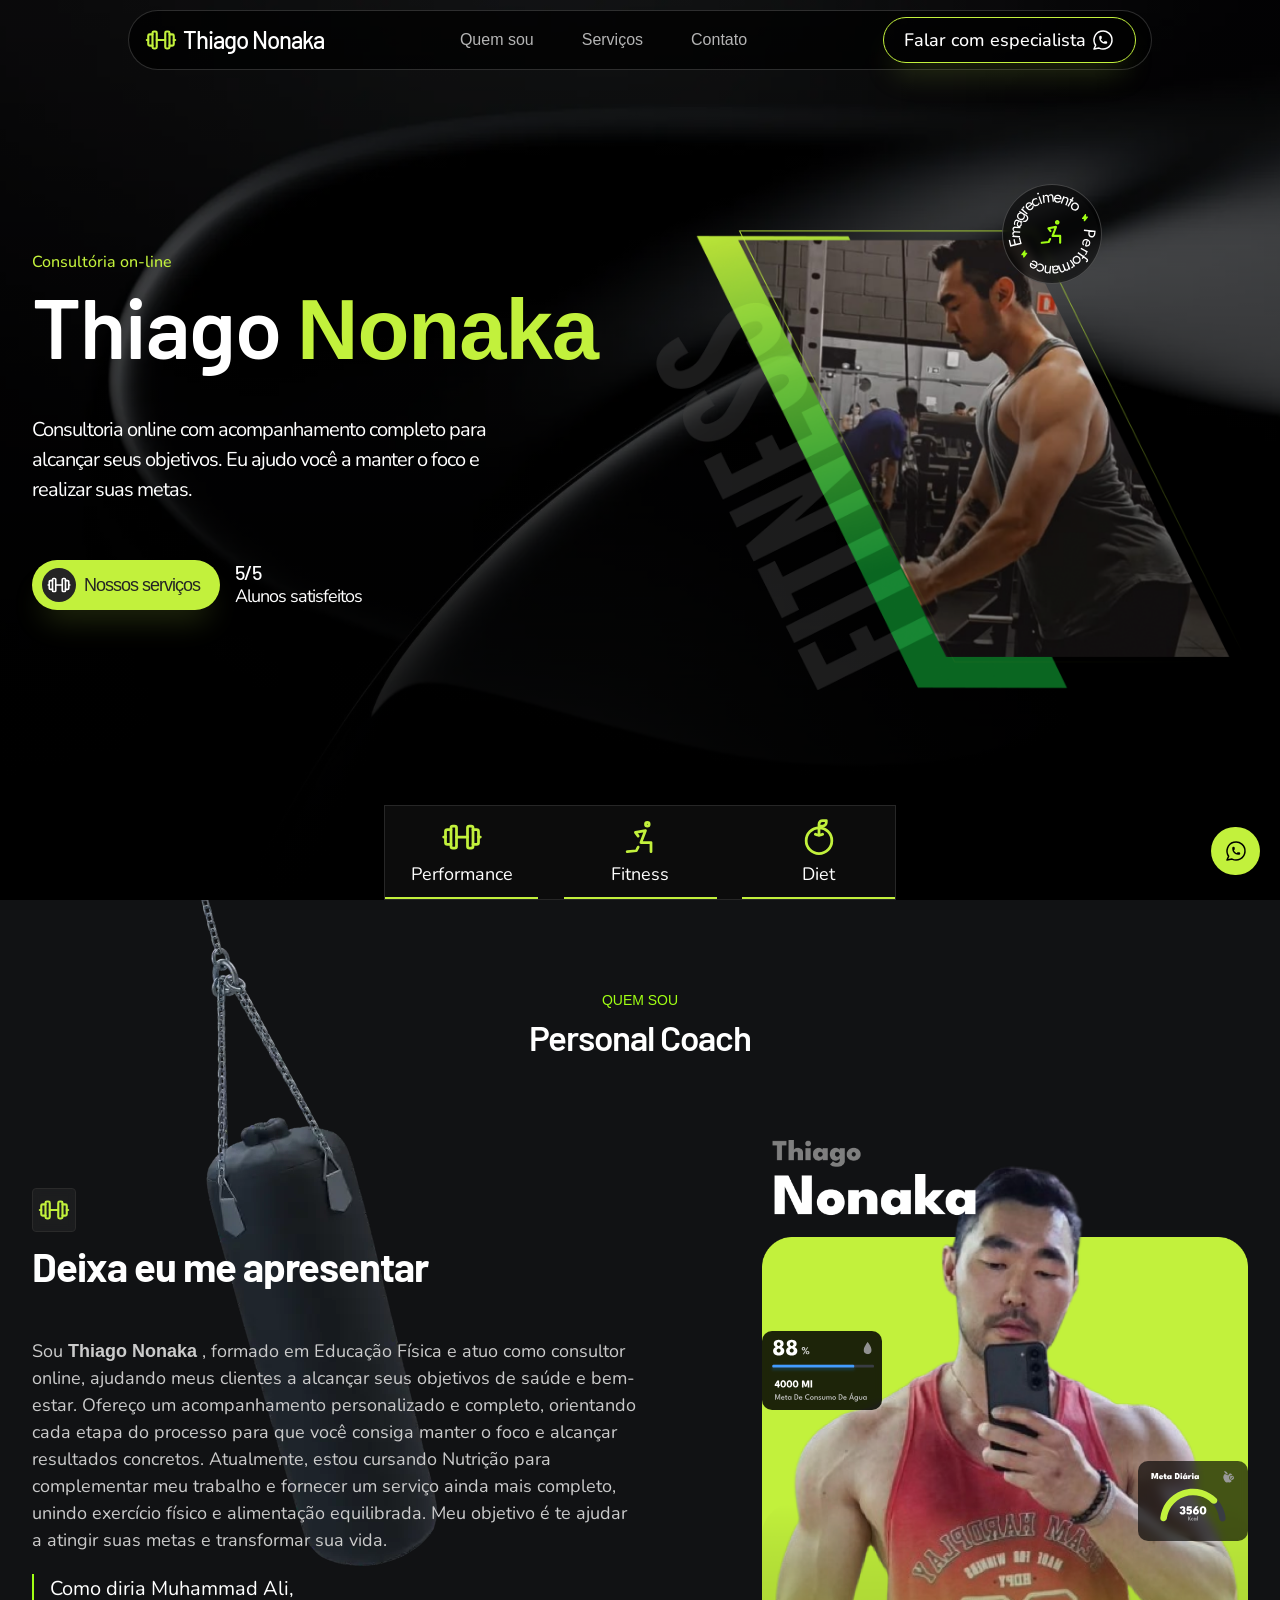
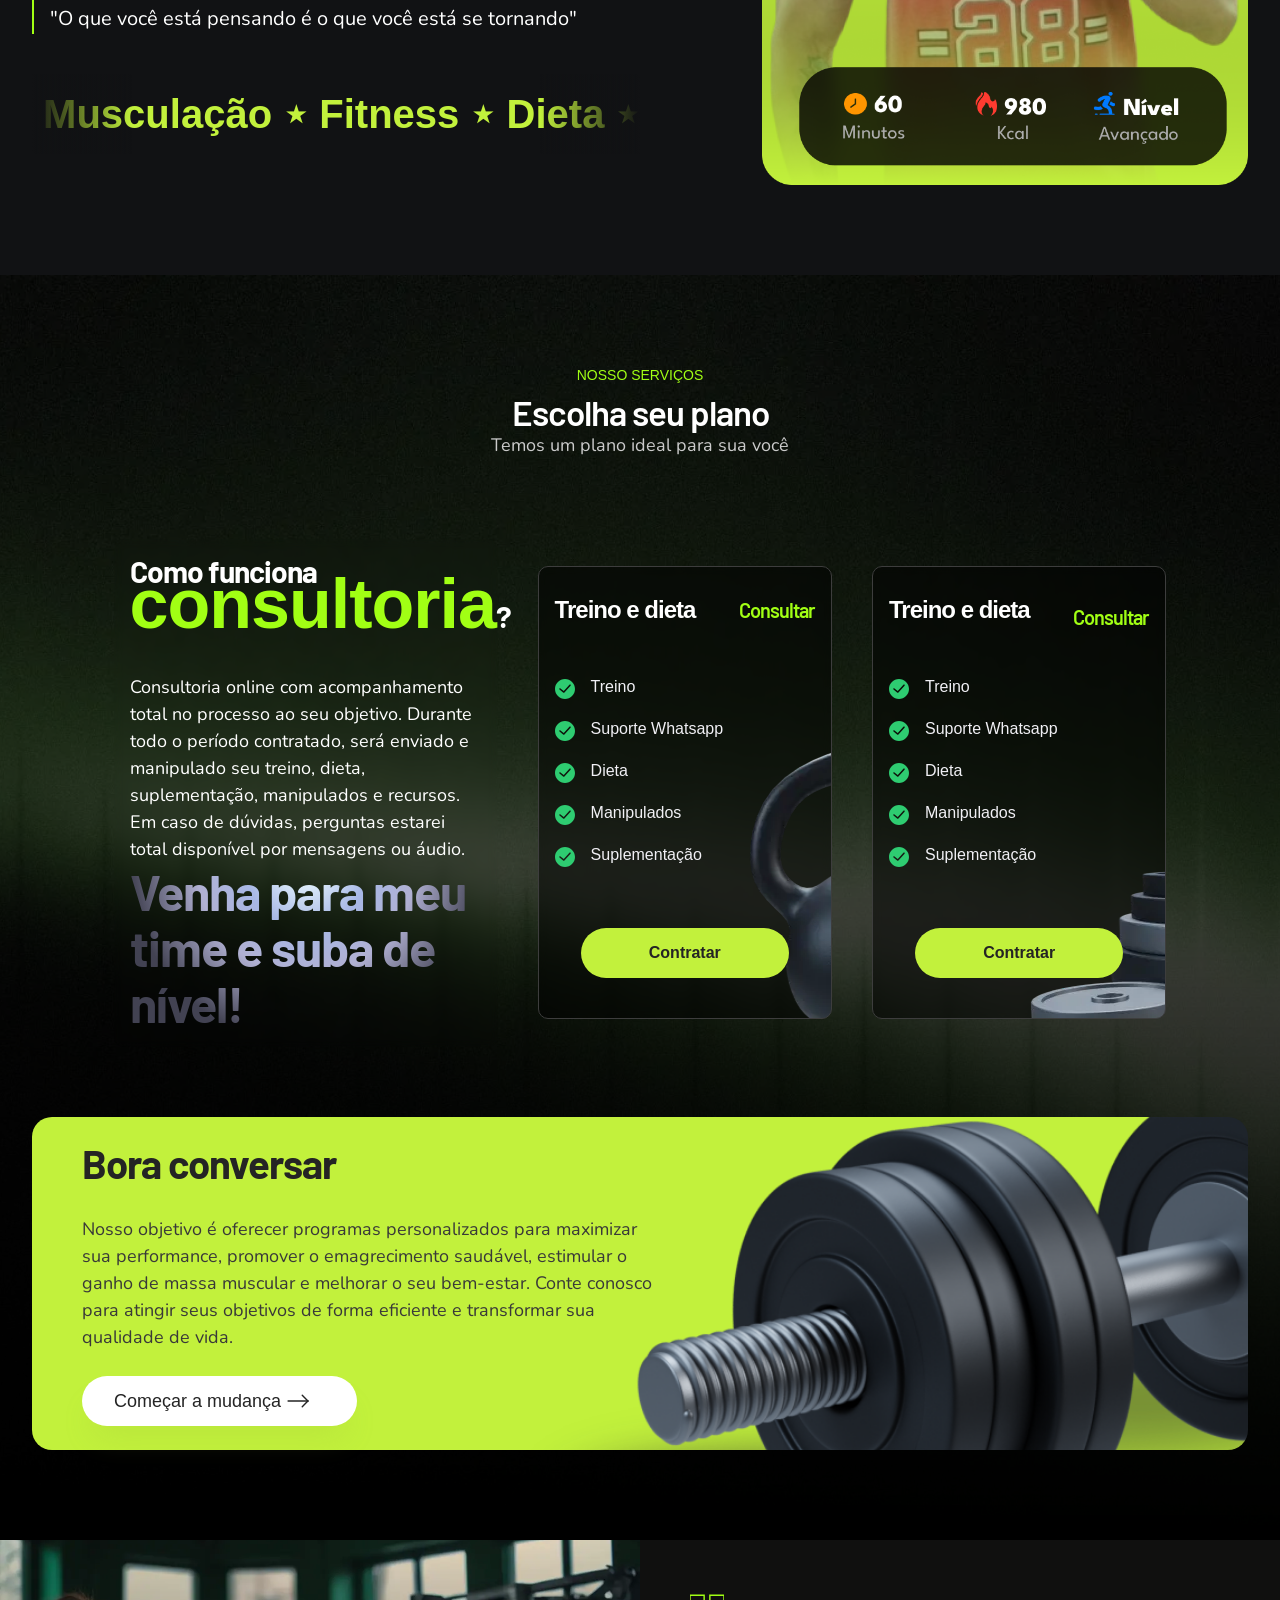
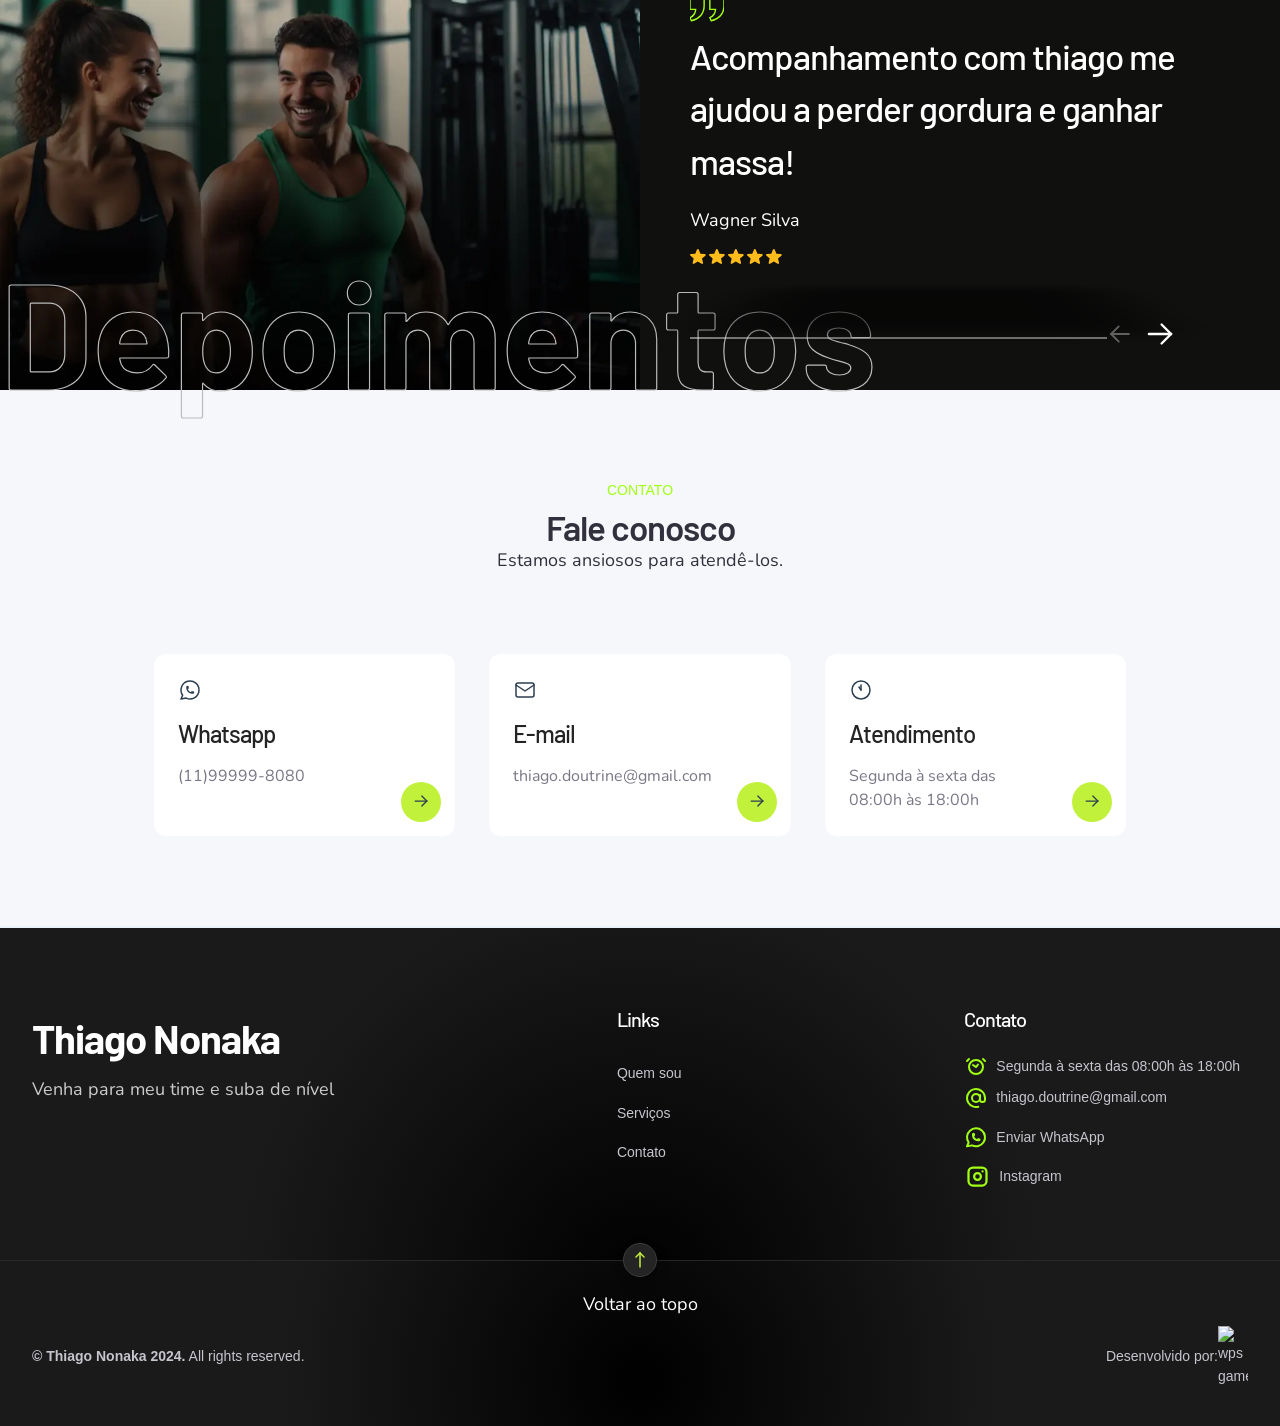
==== index.html @ 3caaaa5f "fix: animation" ====
<!DOCTYPE html>
<html lang="pt-br">

<head>
  <meta charset="UTF-8" />
  <meta http-equiv="X-UA-Compatible" content="IE=edge" />
  <meta name="viewport" content="width=device-width, initial-scale=1.0" />
  <link rel="preconnect" href="https://fonts.googleapis.com">
  <link rel="preconnect" href="https://fonts.gstatic.com" crossorigin>
  <link
    href="https://fonts.googleapis.com/css2?family=Barlow:ital,wght@0,100;0,200;0,300;0,400;0,500;0,600;0,700;0,800;0,900;1,100;1,200;1,300;1,400;1,500;1,600;1,700;1,800;1,900&family=Nunito:ital,wght@0,200..1000;1,200..1000&display=swap"
    rel="stylesheet">

  <link rel="stylesheet" href="./css/plugins.css" />
  <link rel="stylesheet" href="./css/main.css" />
  <link rel="shortcut icon" href="favicon.svg">
  <title>Thiago Nonaka</title>
</head>

<body>
  <header>
    <div class="container">
      <a href="#hero">
        <!-- <img src="./img/logo.svg" alt="Logo marlene" width="230px" /> -->
        <h3 class="color-light logo"> <svg xmlns="http://www.w3.org/2000/svg"
            class="icon icon-tabler icon-tabler-barbell mr-2" width="34" height="34" viewBox="0 0 24 24"
            stroke-width="1.5" stroke="#C2F13C" fill="none" stroke-linecap="round" stroke-linejoin="round">
            <path stroke="none" d="M0 0h24v24H0z" fill="none"></path>
            <path d="M2 12h1"></path>
            <path d="M6 8h-2a1 1 0 0 0 -1 1v6a1 1 0 0 0 1 1h2"></path>
            <path d="M6 7v10a1 1 0 0 0 1 1h1a1 1 0 0 0 1 -1v-10a1 1 0 0 0 -1 -1h-1a1 1 0 0 0 -1 1z"></path>
            <path d="M9 12h6"></path>
            <path d="M15 7v10a1 1 0 0 0 1 1h1a1 1 0 0 0 1 -1v-10a1 1 0 0 0 -1 -1h-1a1 1 0 0 0 -1 1z"></path>
            <path d="M18 8h2a1 1 0 0 1 1 1v6a1 1 0 0 1 -1 1h-2"></path>
            <path d="M22 12h-1"></path>
          </svg>
          Thiago Nonaka</h3>
      </a>
      <nav>
        <ul>
          <li>
            <a href="#about">Quem sou</a>
            <!-- <img src="img/polygon.svg" alt="" /> -->
          </li>
          <li>
            <a href="#servicos">Serviços </a>
            <!-- <img src="img/polygon.svg" alt="" /> -->
          </li>
          <li>
            <a href="#contato">Contato</a>
            <!-- <img src="img/polygon.svg" alt="" /> -->
          </li>
        </ul>
      </nav>


      <a href="" class="btn-secondary d-flex align-center">Falar com especialista

        <svg xmlns="http://www.w3.org/2000/svg" class="icon icon-tabler icon-tabler-brand-whatsapp ml-2" width="24"
          height="24" viewBox="0 0 24 24" stroke-width="1.5" stroke="currentColor" fill="none" stroke-linecap="round"
          stroke-linejoin="round">
          <path stroke="none" d="M0 0h24v24H0z" fill="none" />
          <path d="M3 21l1.65 -3.8a9 9 0 1 1 3.4 2.9l-5.05 .9" />
          <path d="M9 10a.5 .5 0 0 0 1 0v-1a.5 .5 0 0 0 -1 0v1a5 5 0 0 0 5 5h1a.5 .5 0 0 0 0 -1h-1a.5 .5 0 0 0 0 1" />
        </svg>
      </a>
    </div>

    <!-- menu mobile -->
    <div>
      <!-- mobile menu -->
      <div class="dots">
        <!-- <svg xmlns="http://www.w3.org/2000/svg" class="icon-tabler icon-tabler-category-2" width="24" height="24"
          viewBox="0 0 24 24" stroke-width="1.5" stroke="#000" fill="none" stroke-linecap="round"
          stroke-linejoin="round">
          <path stroke="none" d="M0 0h24v24H0z" fill="none" />
          <path d="M14 4h6v6h-6z" />
          <path d="M4 14h6v6h-6z" />
          <path d="M17 17m-3 0a3 3 0 1 0 6 0a3 3 0 1 0 -6 0" />
          <path d="M7 7m-3 0a3 3 0 1 0 6 0a3 3 0 1 0 -6 0" />
        </svg> -->
        <svg xmlns="http://www.w3.org/2000/svg" class="icon icon-tabler icon-tabler-dots" width="24" height="24"
          viewBox="0 0 24 24" stroke-width="1.5" stroke="#000" fill="none" stroke-linecap="round"
          stroke-linejoin="round">
          <path stroke="none" d="M0 0h24v24H0z" fill="none" />
          <path d="M5 12m-1 0a1 1 0 1 0 2 0a1 1 0 1 0 -2 0" />
          <path d="M12 12m-1 0a1 1 0 1 0 2 0a1 1 0 1 0 -2 0" />
          <path d="M19 12m-1 0a1 1 0 1 0 2 0a1 1 0 1 0 -2 0" />
        </svg>
      </div>

      <div class="menu-mobile">
        <div class="bg-dark"></div>
        <svg xmlns="http://www.w3.org/2000/svg" class="icon-tabler icon-tabler-x" width="24" height="24"
          viewBox="0 0 24 24" stroke-width="2" stroke="#a1ff14" fill="none" stroke-linecap="round"
          stroke-linejoin="round" fill="#a1ff14">
          <path stroke="none" d="M0 0h24v24H0z" fill="none"></path>
          <path d="M18 6l-12 12"></path>
          <path d="M6 6l12 12"></path>
        </svg>

        <ul class="menu-mobile__links">
          <li>
            <a href="#about">
              <svg xmlns="http://www.w3.org/2000/svg" class="icon icon-tabler icon-tabler-barbell" width="30"
                height="34" viewBox="0 0 24 24" stroke-width="1.5" stroke="#fff" fill="none" stroke-linecap="round"
                stroke-linejoin="round">
                <path stroke="none" d="M0 0h24v24H0z" fill="none" />
                <path d="M2 12h1" />
                <path d="M6 8h-2a1 1 0 0 0 -1 1v6a1 1 0 0 0 1 1h2" />
                <path d="M6 7v10a1 1 0 0 0 1 1h1a1 1 0 0 0 1 -1v-10a1 1 0 0 0 -1 -1h-1a1 1 0 0 0 -1 1z" />
                <path d="M9 12h6" />
                <path d="M15 7v10a1 1 0 0 0 1 1h1a1 1 0 0 0 1 -1v-10a1 1 0 0 0 -1 -1h-1a1 1 0 0 0 -1 1z" />
                <path d="M18 8h2a1 1 0 0 1 1 1v6a1 1 0 0 1 -1 1h-2" />
                <path d="M22 12h-1" />
              </svg>
              <span>Quem sou</span>
            </a>
          </li>
          <li>
            <a href="#servicos">
              <svg xmlns="http://www.w3.org/2000/svg" class="icon icon-tabler icon-tabler-scale-outline" width="30"
                height="34" viewBox="0 0 24 24" stroke-width="1.5" stroke="#fff" fill="none" stroke-linecap="round"
                stroke-linejoin="round">
                <path stroke="none" d="M0 0h24v24H0z" fill="none" />
                <path d="M3 3m0 4a4 4 0 0 1 4 -4h10a4 4 0 0 1 4 4v10a4 4 0 0 1 -4 4h-10a4 4 0 0 1 -4 -4z" />
                <path
                  d="M12 7c1.956 0 3.724 .802 5 2.095l-2.956 2.904a3 3 0 0 0 -2.038 -.799a3 3 0 0 0 -2.038 .798l-2.956 -2.903a6.979 6.979 0 0 1 5 -2.095z" />
              </svg>
              <span>Serviços</span>
            </a>
          </li>


          <li class="btn-contrast">
            <a href="#contato">
              <svg xmlns="http://www.w3.org/2000/svg" class="icon icon-tabler icon-tabler-device-mobile-message"
                width="30" height="34" viewBox="0 0 24 24" stroke-width="1.5" stroke="#fff" fill="none"
                stroke-linecap="round" stroke-linejoin="round">
                <path stroke="none" d="M0 0h24v24H0z" fill="none" />
                <path d="M11 3h10v8h-3l-4 2v-2h-3z" />
                <path d="M15 16v4a1 1 0 0 1 -1 1h-8a1 1 0 0 1 -1 -1v-14a1 1 0 0 1 1 -1h2" />
                <path d="M10 18v.01" />
              </svg>
              <span>Contato</span>
            </a>
          </li>

        </ul>

      </div>

    </div>

  </header>

  <section class="s-hero" id="hero">
    <div class="container">
      <div class="d-flex">
        <div class="s-hero__text" data-aos="fade-up" data-aos-duration="1000">
          <p class="lead">Consultória on-line</p>
          <h1 class="title">
            Thiago <span class="color-green-light"> Nonaka</span>
            <p class="description">
              Consultoria online com acompanhamento completo para alcançar seus objetivos. Eu ajudo você a manter o foco
              e realizar suas metas.
            </p>

            <div class="d-flex">
              <a href="#servicos" class="btn-primary d-flex align-center mt-4">
                <svg xmlns="http://www.w3.org/2000/svg" class="icon icon-tabler icon-tabler-barbell" width="34"
                  height="34" viewBox="0 0 24 24" stroke-width="1.5" stroke="#fff" fill="none" stroke-linecap="round"
                  stroke-linejoin="round">
                  <path stroke="none" d="M0 0h24v24H0z" fill="none" />
                  <path d="M2 12h1" />
                  <path d="M6 8h-2a1 1 0 0 0 -1 1v6a1 1 0 0 0 1 1h2" />
                  <path d="M6 7v10a1 1 0 0 0 1 1h1a1 1 0 0 0 1 -1v-10a1 1 0 0 0 -1 -1h-1a1 1 0 0 0 -1 1z" />
                  <path d="M9 12h6" />
                  <path d="M15 7v10a1 1 0 0 0 1 1h1a1 1 0 0 0 1 -1v-10a1 1 0 0 0 -1 -1h-1a1 1 0 0 0 -1 1z" />
                  <path d="M18 8h2a1 1 0 0 1 1 1v6a1 1 0 0 1 -1 1h-2" />
                  <path d="M22 12h-1" />
                </svg>
                Nossos serviços
              </a>

              <div class="mt-4 ml-4">
                <div class="d-flex">
                  <h4 class="color-light mr-2">5/5</h4>
                  <img src="https://wpsgames.com.br/assets/stars.svg" alt="">
                </div>
                <p class="color-light">Alunos satisfeitos</p>
              </div>

            </div>


        </div>

        <div class="s-hero__image" data-aos="fade-down" data-aos-duration="1000">
          <img src="img/hero.png" alt="thiago">
          <img src="img/selo.svg" class="selo" alt="selo" width="100px">
          <!-- <img src="img/icon-selo.svg" class="icon-selo" alt="selo"> -->

        </div>
      </div>
      <ul class="infos d-flex between">
        <li>
          <!-- <h3 class="infos__title">01.</h3> -->
          <svg xmlns="http://www.w3.org/2000/svg" class="icon icon-tabler icon-tabler-barbell" width="44" height="44"
            viewBox="0 0 24 24" stroke-width="1.5" stroke="#c2f13c" fill="none" stroke-linecap="round"
            stroke-linejoin="round">
            <path stroke="none" d="M0 0h24v24H0z" fill="none" />
            <path d="M2 12h1" />
            <path d="M6 8h-2a1 1 0 0 0 -1 1v6a1 1 0 0 0 1 1h2" />
            <path d="M6 7v10a1 1 0 0 0 1 1h1a1 1 0 0 0 1 -1v-10a1 1 0 0 0 -1 -1h-1a1 1 0 0 0 -1 1z" />
            <path d="M9 12h6" />
            <path d="M15 7v10a1 1 0 0 0 1 1h1a1 1 0 0 0 1 -1v-10a1 1 0 0 0 -1 -1h-1a1 1 0 0 0 -1 1z" />
            <path d="M18 8h2a1 1 0 0 1 1 1v6a1 1 0 0 1 -1 1h-2" />
            <path d="M22 12h-1" />
          </svg>
          <p class="infos__description">Performance</p>
        </li>

        <li>
          <!-- <h3 class="infos__title">02.</h3> -->
          <svg xmlns="http://www.w3.org/2000/svg" class="icon icon-tabler icon-tabler-stretching" width="44" height="44"
            viewBox="0 0 24 24" stroke-width="1.5" stroke="#c2f13c" fill="none" stroke-linecap="round"
            stroke-linejoin="round">
            <path stroke="none" d="M0 0h24v24H0z" fill="none" />
            <path d="M16 5m-1 0a1 1 0 1 0 2 0a1 1 0 1 0 -2 0" />
            <path d="M5 20l5 -.5l1 -2" />
            <path d="M18 20v-5h-5.5l2.5 -6.5l-5.5 1l1.5 2" />
          </svg>
          <p class="infos__description">Fitness</p>
        </li>

        <li>
          <!-- <h3 class="infos__title">03.</h3> -->
          <svg xmlns="http://www.w3.org/2000/svg" class="icon icon-tabler icon-tabler-apple" width="44" height="44"
            viewBox="0 0 24 24" stroke-width="1.5" stroke="#c2f13c" fill="none" stroke-linecap="round"
            stroke-linejoin="round">
            <path stroke="none" d="M0 0h24v24H0z" fill="none" />
            <path d="M12 14m-7 0a7 7 0 1 0 14 0a7 7 0 1 0 -14 0" />
            <path d="M12 11v-6a2 2 0 0 1 2 -2h2v1a2 2 0 0 1 -2 2h-2" />
            <path d="M10 10.5c1.333 .667 2.667 .667 4 0" />
          </svg>
          <p class="infos__description">Diet</p>
        </li>
      </ul>

    </div>
  </section>

  <section class="s-about" id="about">

    <div class="container">
      <span class="subtitle">Quem sou</span>
      <h2 class="title-section color-light">Personal Coach</h2>

      <div class="d-flex">
        <div class="s-about__text" data-aos="fade-up">
          <svg xmlns="http://www.w3.org/2000/svg" class="icon icon-tabler icon-tabler-barbell" width="44" height="44"
            viewBox="0 0 24 24" stroke-width="1.5" stroke="#C2F13C" fill="none" stroke-linecap="round"
            stroke-linejoin="round">
            <path stroke="none" d="M0 0h24v24H0z" fill="none" />
            <path d="M2 12h1" />
            <path d="M6 8h-2a1 1 0 0 0 -1 1v6a1 1 0 0 0 1 1h2" />
            <path d="M6 7v10a1 1 0 0 0 1 1h1a1 1 0 0 0 1 -1v-10a1 1 0 0 0 -1 -1h-1a1 1 0 0 0 -1 1z" />
            <path d="M9 12h6" />
            <path d="M15 7v10a1 1 0 0 0 1 1h1a1 1 0 0 0 1 -1v-10a1 1 0 0 0 -1 -1h-1a1 1 0 0 0 -1 1z" />
            <path d="M18 8h2a1 1 0 0 1 1 1v6a1 1 0 0 1 -1 1h-2" />
            <path d="M22 12h-1" />
          </svg>

          <h2 class="s-about__text-title color-light">Deixa eu me apresentar</h2>

          <p class="text-gray-light">
            Sou <b>Thiago Nonaka</b> , formado em Educação Física e atuo como consultor online, ajudando meus clientes a
            alcançar seus objetivos de saúde e bem-estar. Ofereço um acompanhamento personalizado e completo, orientando
            cada etapa do processo para que você consiga manter o foco e alcançar resultados concretos. Atualmente,
            estou cursando Nutrição para complementar meu trabalho e fornecer um serviço ainda mais completo, unindo
            exercício físico e alimentação equilibrada. Meu objetivo é te ajudar a atingir suas metas e transformar sua
            vida.
          </p>

          <p class="s-about__text-lead">Como diria Muhammad Ali, <br> "O que você está pensando é o que você está se
            tornando"</p>

          <div class="marquee">
            <div class="track">
              <div class="content">&nbsp;Musculação ⋆ Fitness ⋆ Dieta ⋆ Manipulados ⋆ Saúde ⋆
                Ganho de massa muscular ⋆ Perda de Peso</div>
            </div>
          </div>
        </div>

        <div class="s-about__image" data-aos="fade-down">
          <img src="img/thiago.png" alt="Thiago Nonaka" loading="lazy">
          <img src="img/tag-agua.svg" class="tag-agua" alt="Thiago Nonaka" width="120px" loading="lazy">
          <img src="img/tag-kcal.svg" class="tag-kcal" alt="Thiago Nonaka" width="110px" loading="lazy">

        </div>
      </div>

    </div>

  </section>

  <section class="s-service" id="servicos">
    <div class="">
      <span class="subtitle">Nosso serviços</span>
      <h2 class="title-section color-light">Escolha seu plano</h2>
      <p class="text-center text-gray-light">Temos um plano ideal para sua você </p>

      <div class="box-container d-flex">
        <div class="box" style="border: none; background-color: transparent;">
          <h2 class="s-service-title color-light">Como funciona <span>consultoria</span>? </h2>
          <p class="color-light">Consultoria online com acompanhamento total no processo ao seu objetivo. Durante todo o
            período contratado,
            será enviado e manipulado seu treino, dieta, suplementação, manipulados e recursos.</p>

          <p class="color-light">Em caso de dúvidas, perguntas estarei total disponível por mensagens ou áudio.</p>

          <h4 class="gradient__text-dark destaque">Venha para meu time e suba de nível!</h4>
          <!-- <img loading="lazy" src="img/hero2.jpeg" alt="mulher com laptop" width="333px" height="514px"> -->

        </div>

        <div class="box" data-aos="fade-down" data-aos-duration="1000">
          <!-- <span class="badge">Recomendado</span> -->
          <div class="d-flex-price">
            <h3 class="color-light"><strong>Treino e dieta</strong> </h4>
              <h4 class="price js-normal"> Carregando...</h4>
          </div>

          <ul>
            <li><img loading="lazy" src="img/check.svg" width="20" height="22px" alt="check" />Treino
            </li>
            <li><img loading="lazy" src="img/check.svg" width="20" height="22px" alt="check" />Suporte Whatsapp
            </li>
            <li><img loading="lazy" src="img/check.svg" width="20" height="22px" alt="check" /> Dieta
            </li>
            <li><img loading="lazy" src="img/check.svg" width="20" height="22px" alt="check" />Manipulados</li>
            <li><img loading="lazy" src="img/check.svg" width="20" height="22px" alt="check" />Suplementação</li>
            <!-- <li><img loading="lazy" src="img/check.svg" width="20" height="22px" alt="check" />Suporte 30 dias</li> -->
          </ul>

          <a aria-label="link" href="https://api.whatsapp.com/send?l=pt_BR&phone=5511996770608" target="_blank"
            class="btn-price">Contratar</a>

        </div>

        <div class="box" data-aos="fade-down" data-aos-duration="1000">
          <!-- <span class="badge">Recomendado</span> -->
          <div class="d-flex-price">
            <h3 class="color-light"><strong>Treino e dieta</strong> </h4>
              <div><span class="text-gray-light js-price-old"></span>
                <p class="text-gray-light js-desconto"></p>
                <h4 class="price js-premium"> Carregando...</h4>
              </div>

          </div>

          <ul>
            <li><img loading="lazy" src="img/check.svg" width="20" height="22px" alt="check" />Treino
            </li>
            <li><img loading="lazy" src="img/check.svg" width="20" height="22px" alt="check" />Suporte Whatsapp
            </li>
            <li><img loading="lazy" src="img/check.svg" width="20" height="22px" alt="check" /> Dieta
            </li>
            <li><img loading="lazy" src="img/check.svg" width="20" height="22px" alt="check" />Manipulados</li>
            <li><img loading="lazy" src="img/check.svg" width="20" height="22px" alt="check" />Suplementação</li>
            <!-- <li><img loading="lazy" src="img/check.svg" width="20" height="22px" alt="check" />Suporte 30 dias</li> -->
          </ul>

          <a aria-label="link" href="https://api.whatsapp.com/send?l=pt_BR&phone=5511996770608" target="_blank"
            class="btn-price">Contratar</a>

        </div>

        <!-- <div class="box" data-aos="fade-up" data-aos-duration="1000">
          <div class="d-flex-price">
            <h3 class="color-light"><strong>Treino</strong> </h4>
              <h4 class="price "> Consultar</h4>
          </div>

          <ul>
            <li><img loading="lazy" width="20" height="22px" src="img/check.svg" alt="check" />Treino
            </li>
            <li><img loading="lazy" width="20" height="22px" src="img/check.svg" alt="check" />Suporte Whatsapp
            </li>
            <li class="text-cancel"><img loading="lazy" width="20" height="22px" src="img/cancel.svg"
                alt="check" />Dieta</li>
            <li class="text-cancel"><img loading="lazy" width="20" height="22px" src="img/cancel.svg"
                alt="check" />Manipulados
            </li>
            <li class="text-cancel"><img loading="lazy" width="20" height="22px" src="img/cancel.svg"
                alt="check" />Suplementação</li>

          </ul>

          <a aria-label="link" href="https://api.whatsapp.com/send?l=pt_BR&phone=5511996770608" target="_blank"
            class="btn-price">Contratar</a>

        </div> -->

      </div>

      <div class="container">
        <div class="orcamento">
          <h2>Bora conversar</h2>
          <p>Nosso objetivo é oferecer programas personalizados para maximizar sua performance, promover o emagrecimento
            saudável, estimular o ganho de massa muscular e melhorar o seu bem-estar. Conte conosco para atingir seus
            objetivos de forma eficiente e transformar sua qualidade de vida.</p>

          <a aria-label="link" href="https://api.whatsapp.com/send?l=pt_BR&phone=5511996770608nova"
            class="btn btn-primary btn-budget">Começar a mudança
            <svg xmlns="http://www.w3.org/2000/svg" class="icon icon-tabler icon-tabler-arrow-narrow-right" width="34"
              height="34" viewBox="0 0 24 24" stroke-width="1" stroke="currentColor" fill="none" stroke-linecap="round"
              stroke-linejoin="round">
              <path stroke="none" d="M0 0h24v24H0z" fill="none" />
              <path d="M5 12l14 0" />
              <path d="M15 16l4 -4" />
              <path d="M15 8l4 4" />
            </svg></a>
        </div>
      </div>


    </div>
  </section>

  <section class="s-testemonial">

    <div class="d-flex">
      <div class="s-testemonial__image">
        <!-- <img src="img/test.jpg" alt=""> -->
        <h2 class="color-light">Depoimentos</h2>
      </div>

      <div class="s-testemonial__text">
        <!-- Swiper -->
        <div class="swiper mySwiper">
          <div class="swiper-wrapper">
            <div class="swiper-slide">
              <svg xmlns="http://www.w3.org/2000/svg" class="quote" stroke="#A1FF14" fill="none" width="34" height="34"
                viewBox="0 0 24 24">
                <path
                  d="M9.983 3v7.391c0 5.704-3.731 9.57-8.983 10.609l-.995-2.151c2.432-.917 3.995-3.638 3.995-5.849h-4v-10h9.983zm14.017 0v7.391c0 5.704-3.748 9.571-9 10.609l-.996-2.151c2.433-.917 3.996-3.638 3.996-5.849h-3.983v-10h9.983z">
                </path>
              </svg>
              <h3>Acompanhamento com thiago me ajudou a perder gordura e ganhar massa!</h3>
              <p class="color-light">Wagner Silva</p>

              <img src="img/stars.svg" alt="stars" loading="lazy">

            </div>
            <div class="swiper-slide">
              <svg xmlns="http://www.w3.org/2000/svg" class="quote" stroke="#A1FF14" fill="none" width="34" height="34"
                viewBox="0 0 24 24">
                <path
                  d="M9.983 3v7.391c0 5.704-3.731 9.57-8.983 10.609l-.995-2.151c2.432-.917 3.995-3.638 3.995-5.849h-4v-10h9.983zm14.017 0v7.391c0 5.704-3.748 9.571-9 10.609l-.996-2.151c2.433-.917 3.996-3.638 3.996-5.849h-3.983v-10h9.983z">
                </path>
              </svg>
              <h3>A orientação nutricional do Thiago foi essencial para melhorar minha performance e alcançar meus
                objetivos!
              </h3>
              <p class="color-light">Gabriel Ragnar</p>

              <img src="img/stars.svg" alt="stars" loading="lazy">
            </div>
            <div class="swiper-slide"> <svg xmlns="http://www.w3.org/2000/svg" class="quote" stroke="#A1FF14"
                fill="none" width="34" height="34" viewBox="0 0 24 24">
                <path
                  d="M9.983 3v7.391c0 5.704-3.731 9.57-8.983 10.609l-.995-2.151c2.432-.917 3.995-3.638 3.995-5.849h-4v-10h9.983zm14.017 0v7.391c0 5.704-3.748 9.571-9 10.609l-.996-2.151c2.433-.917 3.996-3.638 3.996-5.849h-3.983v-10h9.983z">
                </path>
              </svg>
              <h3>Os treinos com o Thiago me deram mais energia e disposição.
              </h3>
              <p class="color-light">Ana</p>

              <img src="img/stars.svg" alt="stars" loading="lazy">
            </div>

          </div>
          <div class="swiper-button-next"></div>
          <div class="swiper-button-prev"></div>
          <hr>
        </div>
      </div>

    </div>
  </section>

  <section class="s-contact" id="contato">
    <span class="subtitle">Contato</span>
    <h2 class="title-section text-dark">Fale conosco</h2>
    <p class="text-center">
      Estamos ansiosos para atendê-los.</p>

    <div class="container">
      <div class="d-flex">

        <div class="card item">
          <svg xmlns="http://www.w3.org/2000/svg" class="icon icon-tabler icon-tabler-brand-whatsapp" width="24"
            height="24" viewBox="0 0 24 24" stroke-width="1.5" stroke="#2c3e50" fill="none" stroke-linecap="round"
            stroke-linejoin="round">
            <path stroke="none" d="M0 0h24v24H0z" fill="none" />
            <path d="M3 21l1.65 -3.8a9 9 0 1 1 3.4 2.9l-5.05 .9" />
            <path d="M9 10a.5 .5 0 0 0 1 0v-1a.5 .5 0 0 0 -1 0v1a5 5 0 0 0 5 5h1a.5 .5 0 0 0 0 -1h-1a.5 .5 0 0 0 0 1" />
          </svg>
          <h3>Whatsapp</h3>
          <p>(11)99999-8080</p>

          <a href="" class="btn-contact">
            <svg xmlns="http://www.w3.org/2000/svg" class="icon icon-tabler icon-tabler-arrow-right" width="20"
              height="20" viewBox="0 0 24 24" stroke-width="1.5" stroke="#2c3e50" fill="none" stroke-linecap="round"
              stroke-linejoin="round">
              <path stroke="none" d="M0 0h24v24H0z" fill="none" />
              <path d="M5 12l14 0" />
              <path d="M13 18l6 -6" />
              <path d="M13 6l6 6" />
            </svg>
          </a>
        </div>

        <div class="card item">
          <svg xmlns="http://www.w3.org/2000/svg" class="icon icon-tabler icon-tabler-mail" width="24" height="24"
            viewBox="0 0 24 24" stroke-width="1.5" stroke="#2c3e50" fill="none" stroke-linecap="round"
            stroke-linejoin="round">
            <path stroke="none" d="M0 0h24v24H0z" fill="none" />
            <path d="M3 7a2 2 0 0 1 2 -2h14a2 2 0 0 1 2 2v10a2 2 0 0 1 -2 2h-14a2 2 0 0 1 -2 -2v-10z" />
            <path d="M3 7l9 6l9 -6" />
          </svg>
          <h3>E-mail</h3>
          <p>thiago.doutrine@gmail.com</p>
          <a href="mailto:thiago.doutrine@gmail.com" class="btn-contact">
            <svg xmlns="http://www.w3.org/2000/svg" class="icon icon-tabler icon-tabler-arrow-right" width="20"
              height="20" viewBox="0 0 24 24" stroke-width="1.5" stroke="#2c3e50" fill="none" stroke-linecap="round"
              stroke-linejoin="round">
              <path stroke="none" d="M0 0h24v24H0z" fill="none" />
              <path d="M5 12l14 0" />
              <path d="M13 18l6 -6" />
              <path d="M13 6l6 6" />
            </svg>
          </a>
        </div>

        <div class="card item">
          <svg xmlns="http://www.w3.org/2000/svg" class="icon icon-tabler icon-tabler-clock-hour-11" width="24"
            height="24" viewBox="0 0 24 24" stroke-width="1.5" stroke="#2c3e50" fill="none" stroke-linecap="round"
            stroke-linejoin="round">
            <path stroke="none" d="M0 0h24v24H0z" fill="none" />
            <path d="M12 12m-9 0a9 9 0 1 0 18 0a9 9 0 1 0 -18 0" />
            <path d="M12 12l-2 -3" />
            <path d="M12 7v5" />
          </svg>
          <h3>Atendimento</h3>
          <p>
            Segunda à sexta das 08:00h às 18:00h</p>
          <a href="mailto:thiago.doutrine@gmail.com" class="btn-contact">
            <svg xmlns="http://www.w3.org/2000/svg" class="icon icon-tabler icon-tabler-arrow-right" width="20"
              height="20" viewBox="0 0 24 24" stroke-width="1.5" stroke="#2c3e50" fill="none" stroke-linecap="round"
              stroke-linejoin="round">
              <path stroke="none" d="M0 0h24v24H0z" fill="none" />
              <path d="M5 12l14 0" />
              <path d="M13 18l6 -6" />
              <path d="M13 6l6 6" />
            </svg>
          </a>
        </div>
      </div>


    </div>
  </section>

  <footer>
    <div class="container color-dark">

      <div class="d-flex">

        <a href="#hero" class="" id="logo">

          <h2 class="logotipo color-light">Thiago Nonaka</h2>

          <p class="footer_description mt-4 text-gray-light">Venha para meu time e suba de nível</p>
        </a>

        <div>
          <h4 class="color-light">Links</h4>
          <ul>
            <li><a href="#about">Quem sou</a></li>
            <li><a href="#servicos">Serviços</a></li>
            <li><a href="#contato">Contato</a> </li>
          </ul>
        </div>

        <div>
          <h4 class="color-light">Contato</h4>
          <ul>
            <li>
              <span>
                <img src="img/icon-clock.svg" alt="icone relogio">
              </span>

              <span> Segunda à sexta das 08:00h às 18:00h</span>

            </li>
            <li>
              <span>
                <img src="img/icon-mail.svg" alt="icone email">
              </span>
              <a href="mailto:thiago.doutrine@gmail.com">thiago.doutrine@gmail.com</a>

            </li>

            <li> <span>
                <img src="img/icon-whats.svg" alt="icone whatsapp">
              </span>
              <!-- <a href="https://api.whatsapp.com/send?l=pt_BR&phone=5517991159476">Whatsapp</a> -->
              <a
                href="https://api.whatsapp.com/send?l=pt_BR&phone=5517991159476&text=Ol%C3%A1%2C%20vim%20atrav%C3%A9s%20do%20site.">Enviar
                WhatsApp</a>

            </li>

            <li> <span>
                <svg xmlns="http://www.w3.org/2000/svg" class="icon icon-tabler icon-tabler-brand-instagram" width="27"
                  height="27" viewBox="0 0 24 24" stroke-width="2" stroke="#a1ff14" fill="none" stroke-linecap="round"
                  stroke-linejoin="round">
                  <path stroke="none" d="M0 0h24v24H0z" fill="none" />
                  <path d="M4 4m0 4a4 4 0 0 1 4 -4h8a4 4 0 0 1 4 4v8a4 4 0 0 1 -4 4h-8a4 4 0 0 1 -4 -4z" />
                  <path d="M12 12m-3 0a3 3 0 1 0 6 0a3 3 0 1 0 -6 0" />
                  <path d="M16.5 7.5l0 .01" />
                </svg>
              </span>

              <a href="https://www.instagram.com/thiago_nonaka/">Instagram</a>

            </li>
          </ul>

        </div>



      </div>

    </div>
    <div class="credits">
      <a href="#hero" class="btn-top" aria-label="Botão para subir para o topo do site">
        <svg xmlns="http://www.w3.org/2000/svg" class="icon-tabler icon-tabler-arrow-narrow-up" width="24" height="24"
          viewBox="0 0 24 24" stroke-width="1.5" stroke="#c2f13c" fill="none" stroke-linecap="round"
          stroke-linejoin="round">
          <path stroke="none" d="M0 0h24v24H0z" fill="none" />
          <path d="M12 5l0 14" />
          <path d="M16 9l-4 -4" />
          <path d="M8 9l4 -4" />
        </svg></a>
      <p class="d-center color-light text-center">Voltar ao topo</p>


      <div class="container wps-games">
        <div><b> © Thiago Nonaka 2024.</b> All rights reserved. </div>


        <div class="d-flex align-center">
          Desenvolvido por: <a href="https://wpsgames.com.br"><img src="https://wpsgames.com.br/assets/ico-crow.svg"
              alt="wps games" width="30px"></a>
        </div>

      </div>


    </div>

  </footer>

  <div class="btn-whats" id="whatsAppBtn" style="display: block;">
    <a href="https://api.whatsapp.com/send?l=pt_BR&amp;phone=55119999999" target="_blank"
      aria-label="instagram da backlgrs"><svg xmlns="http://www.w3.org/2000/svg"
        class="icon-tabler icon-tabler-brand-whatsapp" width="24" height="24" viewBox="0 0 24 24" stroke-width="1.5"
        stroke="#000" fill="none" stroke-linecap="round" stroke-linejoin="round">
        <path stroke="none" d="M0 0h24v24H0z" fill="none"></path>
        <path d="M3 21l1.65 -3.8a9 9 0 1 1 3.4 2.9l-5.05 .9"></path>
        <path d="M9 10a.5 .5 0 0 0 1 0v-1a.5 .5 0 0 0 -1 0v1a5 5 0 0 0 5 5h1a.5 .5 0 0 0 0 -1h-1a.5 .5 0 0 0 0 1">
        </path>
      </svg>
    </a>

  </div>

  <script src="js/jquery-3.4.1.min.js"></script>
  <script src="js/plugins.js"></script>
  <script src="js/all.js"></script>
  <script>
    AOS.init();

  </script>
</body>

</html>
---- css/main.css ----
*{margin:0;padding:0;list-style-type:none;list-style:none;text-decoration:none;outline:none;border:none;-webkit-box-sizing:border-box;box-sizing:border-box;font-family:"Inter",sans-serif}img{max-width:100%;display:block}html{font-size:62.5%;overflow-x:hidden}body{overflow-x:hidden}button{background-color:rgba(0,0,0,0);cursor:pointer}.container{width:100%;max-width:124.6rem;padding:0 15px;margin:0 auto}.d-flex{display:-webkit-box;display:-ms-flexbox;display:flex}.logo{display:-webkit-box;display:-ms-flexbox;display:flex;-webkit-box-align:center;-ms-flex-align:center;align-items:center}.between{-webkit-box-pack:justify;-ms-flex-pack:justify;justify-content:space-between}.text-center{text-align:center}.align-center{-webkit-box-align:center;-ms-flex-align:center;align-items:center}.color-green-light{color:#c2f13c}.text-dark{color:#33303e}.text-gray-light{color:#cbcbcb}.color-light{color:#fff}.text-cancel{color:#ced7e1}.btn-whats{display:none;position:fixed;bottom:25px;right:20px;background-color:#c2f13c;padding:12px 12px 10px 13px;border-radius:50px;z-index:10;-webkit-box-shadow:5px 1px 15px 2px rgba(0,0,0,.26);box-shadow:5px 1px 15px 2px rgba(0,0,0,.26)}.mt-1{margin-top:.25rem}.mt-2{margin-top:.5rem}.mt-3{margin-top:1rem}.mt-4{margin-top:1.5rem}.mt-5{margin-top:3rem}.mr-1{margin-right:.25rem}.mr-2{margin-right:.5rem}.mr-3{margin-right:1rem}.mr-4{margin-right:1.5rem}.mr-5{margin-right:3rem}.mb-1{margin-bottom:.25rem}.mb-2{margin-bottom:.5rem}.mb-3{margin-bottom:1rem}.mb-4{margin-bottom:1.5rem}.mb-5{margin-bottom:3rem}.ml-1{margin-left:.25rem}.ml-2{margin-left:.5rem}.ml-3{margin-left:1rem}.ml-4{margin-left:1.5rem}.ml-5{margin-left:3rem}.pt-1{padding-top:.25rem}.pt-2{padding-top:.5rem}.pt-3{padding-top:1rem}.pt-4{padding-top:1.5rem}.pt-5{padding-top:3rem}.pr-1{padding-right:.25rem}.pr-2{padding-right:.5rem}.pr-3{padding-right:1rem}.pr-4{padding-right:1.5rem}.pr-5{padding-right:3rem}.pb-1{padding-bottom:.25rem}.pb-2{padding-bottom:.5rem}.pb-3{padding-bottom:1rem}.pb-4{padding-bottom:1.5rem}.pb-5{padding-bottom:3rem}.pl-1{padding-left:.25rem}.pl-2{padding-left:.5rem}.pl-3{padding-left:1rem}.pl-4{padding-left:1.5rem}.pl-5{padding-left:3rem}.mx-auto{margin-left:auto;margin-right:auto}.my-auto{margin-top:auto;margin-bottom:auto}.gradient__text-dark{background-clip:text;-webkit-background-clip:text;-webkit-text-fill-color:rgba(0,0,0,0);background-image:radial-gradient(50% 108% at 50% 0, #ecfbff 5%, #a8b8e6 35%, #b0b0d2 62%, transparent 100%);background-color:#424252}.marquee{position:relative;width:100vw;max-width:100%;height:80px;overflow-x:hidden;display:-webkit-box;display:-ms-flexbox;display:flex;-webkit-box-align:center;-ms-flex-align:center;align-items:center;font-size:4rem;font-weight:700;color:#c2f13c;margin-top:40px}.marquee::after{right:0;top:0;-webkit-transform:rotateZ(180deg);transform:rotateZ(180deg);background:-webkit-gradient(linear, left top, right top, from(#111214), to(rgba(255, 255, 255, 0)));background:linear-gradient(to right, #111214 0%, rgba(255, 255, 255, 0) 100%);content:"";height:80px;position:absolute;width:100px;z-index:2}.marquee::before{left:0;top:0;background:-webkit-gradient(linear, left top, right top, from(#111214), to(rgba(255, 255, 255, 0)));background:linear-gradient(to right, #111214 0%, rgba(255, 255, 255, 0) 100%);content:"";height:80px;position:absolute;width:100px;z-index:2}.track{position:absolute;white-space:nowrap;will-change:transform;-webkit-animation:marquee 32s linear infinite;animation:marquee 32s linear infinite}@-webkit-keyframes marquee{from{-webkit-transform:translateX(0);transform:translateX(0)}to{-webkit-transform:translateX(-50%);transform:translateX(-50%)}}@keyframes marquee{from{-webkit-transform:translateX(0);transform:translateX(0)}to{-webkit-transform:translateX(-50%);transform:translateX(-50%)}}h1{font-weight:600;font-size:6.4rem}h2{font-weight:bold;font-size:4rem}h3{font-size:2.4rem;line-height:150%}h4{font-size:2rem;line-height:112%}h1,h2{line-height:112%;letter-spacing:-1px}h3,h4{font-weight:500;letter-spacing:-1px}h1,h2,h3,h4{font-family:"Barlow",sans-serif;color:#242424}p{font-weight:400;font-size:1.8rem;line-height:150%;color:#33303e;font-family:"Nunito",sans-serif}.subtitle{color:#a1ff14;display:table;font-size:1.4rem;font-weight:500;padding:2px 15px;border-radius:25px;margin:0 auto;text-transform:uppercase}.title-section{font-weight:600;font-size:3.5rem;text-align:center;margin-top:8px}.btn-primary,.btn-secondary{font-family:"Montserrat",sans-serif;border-radius:34px;padding:0 2rem 0 1rem;font-size:1.8rem;line-height:5rem;font-weight:500;-webkit-box-shadow:rgba(157,191,59,.2196078431) 0px 20px 30px -10px;box-shadow:rgba(157,191,59,.2196078431) 0px 20px 30px -10px}.btn-primary{background-color:#c2f13c;font-weight:500;color:#2b2b2b;-webkit-transition:background-color .3s;transition:background-color .3s;color:#242424}.btn-primary:hover{background-color:#a1ff14}.btn-secondary{font-family:"Nunito",sans-serif;background-color:rgba(0,0,0,0);color:#fff;-webkit-transition:all .3s ease-in;transition:all .3s ease-in;border:1px solid #c2f13c}.btn-secondary:hover{background-color:#c2f13c;color:#242424}@media(max-width: 500px){.btn-primary{line-height:.8rem;height:45px;padding:0 2rem;font-size:1.5rem}}header{position:fixed;top:0;left:0;width:80%;margin-top:10px;border-radius:50px;height:6rem;display:-webkit-box;display:-ms-flexbox;display:flex;z-index:12;border:1px solid rgba(255,255,255,.168627451);background-color:rgba(0,0,0,.733);left:10%}header .container{display:-webkit-box;display:-ms-flexbox;display:flex;-webkit-box-orient:vertical;-webkit-box-direction:normal;-ms-flex-direction:center;flex-direction:center;-webkit-box-align:center;-ms-flex-align:center;align-items:center;-webkit-box-pack:justify;-ms-flex-pack:justify;justify-content:space-between}header .btn-secondary{padding:1rem 2rem;line-height:0}header nav{display:-webkit-box;display:-ms-flexbox;display:flex;-webkit-box-align:center;-ms-flex-align:center;align-items:center}header nav ul{display:-webkit-box;display:-ms-flexbox;display:flex;-webkit-box-align:center;-ms-flex-align:center;align-items:center}header nav ul li{display:-webkit-box;display:-ms-flexbox;display:flex}header nav ul li img{margin-left:1.2rem}header nav ul li:not(:first-child){margin-left:4.8rem}header nav ul li a{font-family:"Inter",sans-serif;font-weight:500;font-size:1.6rem;line-height:125%;color:#fff;opacity:.7;-webkit-transition:color .3s;transition:color .3s}header nav ul li a:hover{color:#c2f13c}@media(max-width: 1024px){header nav ul li:not(:first-child){margin-left:2.8rem}}@media(max-width: 840px){header{height:6rem;display:-webkit-box;display:-ms-flexbox;display:flex;-webkit-box-align:center;-ms-flex-align:center;align-items:center}header nav ul{display:none}header .dots{display:block}header .btn-secondary{display:none}}.menu-mobile{background:#c2f13c;border-radius:8px;width:100%;height:10vh;position:fixed;right:0;bottom:0;z-index:12;display:none;-webkit-box-shadow:5px 1px 15px 2px rgba(0,0,0,.26);box-shadow:5px 1px 15px 2px rgba(0,0,0,.26)}.menu-mobile__icons{position:absolute;bottom:0;left:50%;-webkit-transform:translateX(-50%);transform:translateX(-50%)}.menu-mobile__icons svg{width:24px;margin:8px}.menu-mobile .icon-tabler-x{position:absolute;top:-36px;right:16px;background:#111214;border-radius:50px;width:40px;height:40px;padding:8px;border:2px solid #323232}.menu-mobile ul{width:100%;display:-webkit-box;display:-ms-flexbox;display:flex;-webkit-box-pack:space-evenly;-ms-flex-pack:space-evenly;justify-content:space-evenly}.menu-mobile ul li{text-align:center;font-size:1.4rem;margin:16px 0;font-weight:600}.menu-mobile ul li svg{background-color:#242424;border-radius:50%;padding:8px;width:40px;height:40px}.menu-mobile ul li a{color:#242424;display:-webkit-box;display:-ms-flexbox;display:flex;-webkit-box-orient:vertical;-webkit-box-direction:normal;-ms-flex-direction:column;flex-direction:column;-webkit-box-align:center;-ms-flex-align:center;align-items:center}.menu-mobile ul li a span{margin-top:5px}.show{display:block}.dots{color:#fff;background-color:#c2f13c;padding:8px;border-radius:40px;margin-right:16px;display:none}.dots .icons-dots{display:none}.menu-mobile{display:none}.menu-mobile.active{display:block}.icon-tabler-x{display:none}.icon-tabler-x.active{display:block}footer{background-color:#fff;color:#c6c5ce;border-top:2px solid #ecf2fb;padding-top:8rem;font-size:2rem;font-size:1.4rem;line-height:165%;background:radial-gradient(circle at 50% 72%, #000000 0, #1a1a1a 55%);z-index:1;position:relative}footer .footer_description{max-width:100%}footer .d-flex{-webkit-box-pack:justify;-ms-flex-pack:justify;justify-content:space-between}footer .d-flex h4{margin-bottom:24px}footer .d-flex a{color:#c6c5ce;margin:8px 0}footer .d-flex a:hover{color:#c2f13c}footer .d-flex address a{display:-webkit-box;display:-ms-flexbox;display:flex;-webkit-box-align:center;-ms-flex-align:center;align-items:center;margin-bottom:24px}footer .d-flex address span{margin-right:16px}footer .d-flex ul li{display:-webkit-box;display:-ms-flexbox;display:flex;-webkit-box-align:center;-ms-flex-align:center;align-items:center}footer .d-flex ul li span{margin-right:8px;display:-webkit-box;display:-ms-flexbox;display:flex;-webkit-box-align:center;-ms-flex-align:center;align-items:center;color:#c6c5ce}footer .credits{border-top:1px solid #272727;padding:3rem 0;margin-top:64px;position:relative;background:radial-gradient(circle at 50% 72%, #000000 0, #1a1a1a 55%);background-color:#170027}footer .credits .btn-top{position:absolute;top:-18px;left:50%;-webkit-transform:translateX(-50%);transform:translateX(-50%);background-color:#242424;border-radius:80px;width:34px;height:34px;border:1px solid #3c3c3c;display:-webkit-box;display:-ms-flexbox;display:flex;-webkit-box-align:center;-ms-flex-align:center;align-items:center;-webkit-box-pack:center;-ms-flex-pack:center;justify-content:center;-webkit-box-shadow:2px 6px 10px 2px rgba(0,0,0,.2);box-shadow:2px 6px 10px 2px rgba(0,0,0,.2);-webkit-transition:all .2s ease-in;transition:all .2s ease-in}footer .credits .btn-top svg{-webkit-transition:-webkit-transform .3s ease;transition:-webkit-transform .3s ease;transition:transform .3s ease;transition:transform .3s ease, -webkit-transform .3s ease}footer .credits .btn-top:hover{border:1px solid #c2f13c}footer .credits .btn-top:hover svg{-webkit-transform:translateY(-3px);transform:translateY(-3px)}footer .credits .container{display:-webkit-box;display:-ms-flexbox;display:flex;-webkit-box-orient:vertical;-webkit-box-direction:normal;-ms-flex-direction:center;flex-direction:center;-webkit-box-align:center;-ms-flex-align:center;align-items:center;-webkit-box-pack:justify;-ms-flex-pack:justify;justify-content:space-between}footer .credits .e-font-icon-svg{width:24px;color:#a1ff14;margin-right:16px}@media(max-width: 500px){footer .d-flex{-webkit-box-orient:vertical;-webkit-box-direction:normal;-ms-flex-direction:column;flex-direction:column}footer .d-flex h4{margin:24px 0}footer .wps-games{margin-top:16px;display:-webkit-box;display:-ms-flexbox;display:flex;-webkit-box-orient:vertical;-webkit-box-direction:normal;-ms-flex-direction:column;flex-direction:column}}@media(max-width: 500px){footer .credits{z-index:11;background-color:#c2f13c}}.s-hero{width:100%;height:100vh;display:-webkit-box;display:-ms-flexbox;display:flex;-webkit-box-orient:vertical;-webkit-box-direction:normal;-ms-flex-direction:center;flex-direction:center;-webkit-box-align:center;-ms-flex-align:center;align-items:center;-webkit-box-pack:center;-ms-flex-pack:center;justify-content:center;background:-webkit-gradient(linear, left top, left bottom, from(rgba(0, 0, 0, 0.5)), to(rgb(0, 0, 0))),url("../img/12.webp") no-repeat center center;background:linear-gradient(rgba(0, 0, 0, 0.5), rgb(0, 0, 0)),url("../img/12.webp") no-repeat center center;background-size:cover}.s-hero .d-flex{-webkit-box-align:center;-ms-flex-align:center;align-items:center}.s-hero .btn-primary svg{margin-right:8px;-webkit-transition:-webkit-transform .3s ease;transition:-webkit-transform .3s ease;transition:transform .3s ease;transition:transform .3s ease, -webkit-transform .3s ease;background-color:#242424;padding:4px;border-radius:50px}.s-hero .btn-primary:hover svg{-webkit-transform:translateY(-2px);transform:translateY(-2px)}.s-hero__text{margin-bottom:3.9rem;width:50%}.s-hero__text .lead{display:-webkit-inline-box;display:-ms-inline-flexbox;display:inline-flex;-webkit-box-align:center;-ms-flex-align:center;align-items:center;color:#c2f13c;font-size:1.6rem;font-weight:500;border-radius:20px}.s-hero__text .title{font-size:8.5rem;line-height:120%;font-weight:600;color:#fff;max-width:74rem}.s-hero__text .description{max-width:50rem;margin-top:3.4rem;margin-bottom:4rem;font-weight:400;font-size:2rem;line-height:150%;color:#fff}.s-hero__image{margin:0 auto;width:55%;position:relative}.s-hero__image .selo{position:absolute;top:33px;right:23%;background-color:rgba(0,0,0,.55);border:1px solid rgba(196,196,196,0.2784313725);-webkit-backdrop-filter:blur(4px);backdrop-filter:blur(4px);border-radius:100%;width:100px;height:100px;-webkit-animation:girar 10s linear infinite;animation:girar 10s linear infinite}@-webkit-keyframes girar{from{-webkit-transform:rotate(0deg);transform:rotate(0deg)}to{-webkit-transform:rotate(360deg);transform:rotate(360deg)}}@keyframes girar{from{-webkit-transform:rotate(0deg);transform:rotate(0deg)}to{-webkit-transform:rotate(360deg);transform:rotate(360deg)}}.s-hero__image img{border-radius:10px}.s-hero .infos{position:absolute;bottom:0;width:40%;left:50%;-webkit-transform:translateX(-50%);transform:translateX(-50%);margin:0 auto;-webkit-backdrop-filter:blur(4px);backdrop-filter:blur(4px);background-color:rgba(222,222,222,.05);text-align:center;border:1px solid rgba(96,96,96,.3294117647)}.s-hero .infos li{border-bottom:2px solid #c2f13c;padding:9px;width:30%}.s-hero .infos__title{color:#c2f13c;font-size:3.5rem}.s-hero .infos__description{font-size:1.8rem;color:#fff}@media(max-width: 1024px){.s-hero__text .title{font-size:3rem;line-height:110%}.s-hero .infos{width:100%;bottom:0}}@media(max-width: 800px){.s-hero{padding-top:8rem}.s-hero .d-flex{-webkit-box-orient:vertical;-webkit-box-direction:normal;-ms-flex-direction:column;flex-direction:column}.s-hero__text{text-align:center;width:100%}.s-hero__text .btn-primary{margin:0 auto;display:-webkit-box;display:-ms-flexbox;display:flex;-webkit-box-pack:center;-ms-flex-pack:center;justify-content:center;-webkit-box-orient:horizontal;-webkit-box-direction:normal;-ms-flex-direction:row;flex-direction:row}.s-hero__text .title{font-size:5rem}.s-hero__text .description{max-width:100%;margin:3rem auto;font-size:1.6rem}.s-hero__text .lead{-webkit-box-align:center;-ms-flex-align:center;align-items:center;-webkit-box-pack:center;-ms-flex-pack:center;justify-content:center}.s-hero__text .lead span{display:none}.s-hero__image{width:100%}.s-hero .infos{width:100%;margin-left:0;-webkit-box-orient:horizontal;-webkit-box-direction:normal;-ms-flex-direction:row;flex-direction:row}.s-hero .infos__description{font-size:1.4rem}.s-hero .infos svg{width:24px}}@media(max-width: 500px){.s-hero__image .selo{top:0;right:8%}}.s-about{padding:90px 0;background-color:#111214;background-image:url("../img/boxe.webp");background-repeat:no-repeat;background-position:0 -50px}.s-about .d-flex{margin-top:80px;-webkit-box-pack:justify;-ms-flex-pack:justify;justify-content:space-between;-webkit-box-align:center;-ms-flex-align:center;align-items:center}.s-about svg{padding:4px;border-radius:4px;-webkit-backdrop-filter:blur(4px);backdrop-filter:blur(4px);background-color:rgba(222,222,222,.05);border:1px solid #2a2a2a}.s-about__text{width:50%}.s-about__text svg{margin-top:20px}.s-about__text-title{margin-top:10px;margin-bottom:50px}.s-about__text-lead{margin-top:20px;font-size:2rem;color:#fff;border-left:2px solid #a1ff14;padding-left:16px}.s-about__image{width:40%;position:relative}.s-about__image .tag-agua{position:absolute;top:30%;background-color:rgba(0,0,0,.85);-webkit-backdrop-filter:blur(4px);backdrop-filter:blur(4px);border-radius:10px;padding:8px;-webkit-animation:subirDescer 5s ease-in-out infinite;animation:subirDescer 5s ease-in-out infinite}.s-about__image .tag-kcal{position:absolute;right:0;top:50%;-webkit-backdrop-filter:blur(4px);backdrop-filter:blur(4px);border-radius:10px;background-color:rgba(0,0,0,.65);padding:8px;-webkit-animation:subirDescer 5s ease-in-out infinite;animation:subirDescer 5s ease-in-out infinite}@-webkit-keyframes subirDescer{0%{-webkit-transform:translateY(0);transform:translateY(0)}50%{-webkit-transform:translateY(-20px);transform:translateY(-20px)}100%{-webkit-transform:translateY(0);transform:translateY(0)}}@keyframes subirDescer{0%{-webkit-transform:translateY(0);transform:translateY(0)}50%{-webkit-transform:translateY(-20px);transform:translateY(-20px)}100%{-webkit-transform:translateY(0);transform:translateY(0)}}@media(max-width: 800px){.s-about .d-flex{-webkit-box-orient:vertical;-webkit-box-direction:normal;-ms-flex-direction:column;flex-direction:column}.s-about__image,.s-about__text{width:100%}.s-about__image{margin-top:80px}}.s-service{padding:90px 0;background-color:#000;background:-webkit-gradient(linear, left top, left bottom, from(rgba(0, 0, 0, 0.5)), to(rgb(0, 0, 0))),url("../img/60.webp") no-repeat center center;background:linear-gradient(rgba(0, 0, 0, 0.5), rgb(0, 0, 0)),url("../img/60.webp") no-repeat center center;background-size:cover}.s-service .js-desconto{font-size:1.2rem;background-color:red;color:#fff;display:-webkit-inline-box;display:-ms-inline-flexbox;display:inline-flex;padding:0 1rem;border-radius:10px}.s-service .js-price-old{font-size:1.2rem;text-decoration:line-through;font-weight:700}.s-service .destaque{font-weight:700;font-size:5rem}.s-service-title{font-size:3rem;margin-bottom:40px}.s-service-title span{font-size:7rem;color:#a1ff14}.s-service .orcamento{width:100%;padding:24px;margin-top:70px;position:relative;background-color:#c2f13c;color:#242424;padding-left:50px;background-image:url("../img/halteres.png");background-size:cover;background-repeat:no-repeat;background-position:402px -150px;border-radius:20px}.s-service .orcamento .btn-primary{background-color:#fff;color:#242424;max-width:275px;font-weight:500;margin-top:25px;display:-webkit-box;display:-ms-flexbox;display:flex;text-align:center;-webkit-box-pack:center;-ms-flex-pack:center;justify-content:center;-webkit-box-align:center;-ms-flex-align:center;align-items:center}.s-service .orcamento .btn-primary svg{-webkit-transition:-webkit-transform .3s ease;transition:-webkit-transform .3s ease;transition:transform .3s ease;transition:transform .3s ease, -webkit-transform .3s ease}.s-service .orcamento .btn-primary:hover svg{-webkit-transform:translateX(8px);transform:translateX(8px)}.s-service .orcamento h2,.s-service .orcamento p{text-align:left}.s-service .orcamento p{max-width:50%;margin-top:30px;color:#393939}.s-service .box-container{display:-webkit-box;display:-ms-flexbox;display:flex;-webkit-box-align:center;-ms-flex-align:center;align-items:center;-webkit-box-pack:center;-ms-flex-pack:center;justify-content:center;gap:40px;margin-top:80px}.s-service .box{width:30%;border:1px solid #3d3d3d;border-radius:10px;padding:16px;position:relative;background-color:rgba(0,0,0,.5);-webkit-backdrop-filter:blur(4px);backdrop-filter:blur(4px)}.s-service .box:nth-child(2){width:23%;background-image:url("../img/mao.webp");background-repeat:no-repeat;background-position:200px 150px}.s-service .box:nth-child(3){width:23%;background-image:url("../img/anilhas.webp");background-repeat:no-repeat;background-position:125px 215px}.s-service .box .badge{background-color:#a1ff14;padding:4px 8px;color:#a1ff14;border-radius:8px;font-weight:500;font-size:1.2rem;display:table;margin:0 auto;position:absolute;left:50%;-webkit-transform:translateX(-50%);transform:translateX(-50%)}.s-service .box .d-flex-price{display:-webkit-box;display:-ms-flexbox;display:flex;margin-top:8px;-webkit-box-pack:justify;-ms-flex-pack:justify;justify-content:space-between;-webkit-box-align:center;-ms-flex-align:center;align-items:center}.s-service .box .price{color:#a1ff14;font-weight:600}.s-service .box ul{margin-top:5rem}.s-service .box ul li{display:-webkit-box;display:-ms-flexbox;display:flex;font-size:1.6rem;color:#f1f0f5;margin-bottom:2rem}.s-service .box ul li img{margin-right:16px}.s-service .box .btn-price{background-color:#c2f13c;color:#242424;font-weight:600;padding:16px;border-radius:40px;font-size:1.6rem;display:-webkit-box;display:-ms-flexbox;display:flex;-webkit-box-align:center;-ms-flex-align:center;align-items:center;-webkit-box-pack:center;-ms-flex-pack:center;justify-content:center;width:80%;margin:0 auto;margin-top:60px;-webkit-transition:all .3s ease;transition:all .3s ease;margin-bottom:24px}.s-service .box .btn-price:hover{background-color:#fff;color:#242424}.s-service .box:hover{border:1px solid #a1ff14}@media(max-width: 1200px){.s-service-title span{font-size:6rem}.s-service .destaque{font-weight:700;font-size:3.5rem;line-height:100%;margin-top:24px}.s-service .orcamento{background-position:220px 98px}.s-service .orcamento p{max-width:80%}.s-service .d-flex{-webkit-box-orient:vertical;-webkit-box-direction:normal;-ms-flex-direction:column;flex-direction:column;margin-top:2.5rem}.s-service .box{width:90%}.s-service .box:nth-child(2){width:90%}.s-service .box:nth-child(3){width:90%}}@media(max-width: 500px){.s-service .orcamento{background-position:6px 182px;padding-left:24px}.s-service .orcamento p{max-width:100%;margin-top:30px;color:#6d6d6d}}.s-contact{padding:90px 0;background-color:#f5f7fa}.s-contact .d-flex{max-width:80%;margin:0 auto;-ms-flex-wrap:wrap;flex-wrap:wrap;margin-top:80px;-webkit-box-pack:justify;-ms-flex-pack:justify;justify-content:space-between}.s-contact .d-flex .item{width:31%}.s-contact .d-flex .item p{color:#7a7786}.s-contact .d-flex .item:last-child p{max-width:80%}.s-contact .card{background-color:#fff;border-radius:12px;padding:24px;position:relative;-webkit-transition:all .3s ease-in-out;transition:all .3s ease-in-out}.s-contact .card h3{margin-top:12px}.s-contact .card p{font-size:1.6rem;margin-top:12px}.s-contact .card:hover{background-color:#a1ff14}.s-contact .card:hover .btn-contact{background-color:#fff}.s-contact .btn-contact{background-color:#c2f13c;padding:9px 10px;display:inline-block;-webkit-box-align:center;-ms-flex-align:center;align-items:center;-webkit-box-pack:center;-ms-flex-pack:center;justify-content:center;border-radius:100px;margin-top:24px;float:inline-end;position:absolute;right:14px;bottom:14px;margin-top:16px}.s-contact .btn-contact svg{-webkit-transition:-webkit-transform .3s ease;transition:-webkit-transform .3s ease;transition:transform .3s ease;transition:transform .3s ease, -webkit-transform .3s ease}.s-contact .btn-contact:hover svg{-webkit-transform:translatex(3px);transform:translatex(3px)}@media(max-width: 800px){.s-contact .d-flex{-webkit-box-orient:vertical;-webkit-box-direction:normal;-ms-flex-direction:column;flex-direction:column}.s-contact .d-flex .item{width:100%;margin-bottom:16px}}.s-testemonial{background-color:#10100f;position:relative}.s-testemonial .d-flex{-webkit-box-align:center;-ms-flex-align:center;align-items:center}.s-testemonial__image{position:relative;width:50%;height:450px;background-image:url("../img/test.webp");background-size:cover;background-position:center}.s-testemonial__image h2{font-size:15rem;position:absolute;bottom:30px;left:0;-webkit-text-stroke-width:1.2px;-webkit-text-stroke-color:#bbb;color:rgba(255,4,4,0);line-height:60px}.s-testemonial__text{width:50%;padding:50px 100px 50px 50px}.s-testemonial__text h3{font-size:3.5rem;color:#fff;margin-bottom:20px}.s-testemonial__text p{margin-bottom:15px}.s-testemonial .swiper{width:100%;height:100%}.s-testemonial .swiper-slide{font-size:18px}@media(max-width: 800px){.s-testemonial .d-flex{-webkit-box-orient:vertical;-webkit-box-direction:normal;-ms-flex-direction:column;flex-direction:column}.s-testemonial__image{width:100%;height:200px}.s-testemonial__image h2{font-size:8rem}.s-testemonial__text{width:100%}}@media(max-width: 500px){.s-testemonial__image{width:100%;height:200px}.s-testemonial__image h2{font-size:6rem}.s-testemonial__text{padding:16px;padding-bottom:40px}.s-testemonial__text h3{font-size:2rem;font-weight:400}.s-testemonial hr{width:70%}}hr{border:1px solid #fff;margin-top:20px;width:85%;opacity:.5}:root{--swiper-navigation-size: 15px}.swiper-button-next{left:auto;right:0 !important}.swiper-button-prev{left:auto;right:40px !important}.swiper-button-next,.swiper-button-prev{top:95% !important;padding:16px;border-radius:50px;color:rgba(0,0,0,0);border:1px solid rgba(0,0,0,0)}.swiper-button-next{background-image:url("../img/arrow-next.svg");background-size:contain;background-repeat:no-repeat;width:40px;height:40px}.swiper-button-prev{background-image:url("../img/arrow-back.svg");background-size:contain;background-repeat:no-repeat;width:40px;height:40px}.swiper-button-next.swiper-button-disabled,.swiper-button-prev.swiper-button-disabled{-webkit-transform:scale(0.8);transform:scale(0.8)}
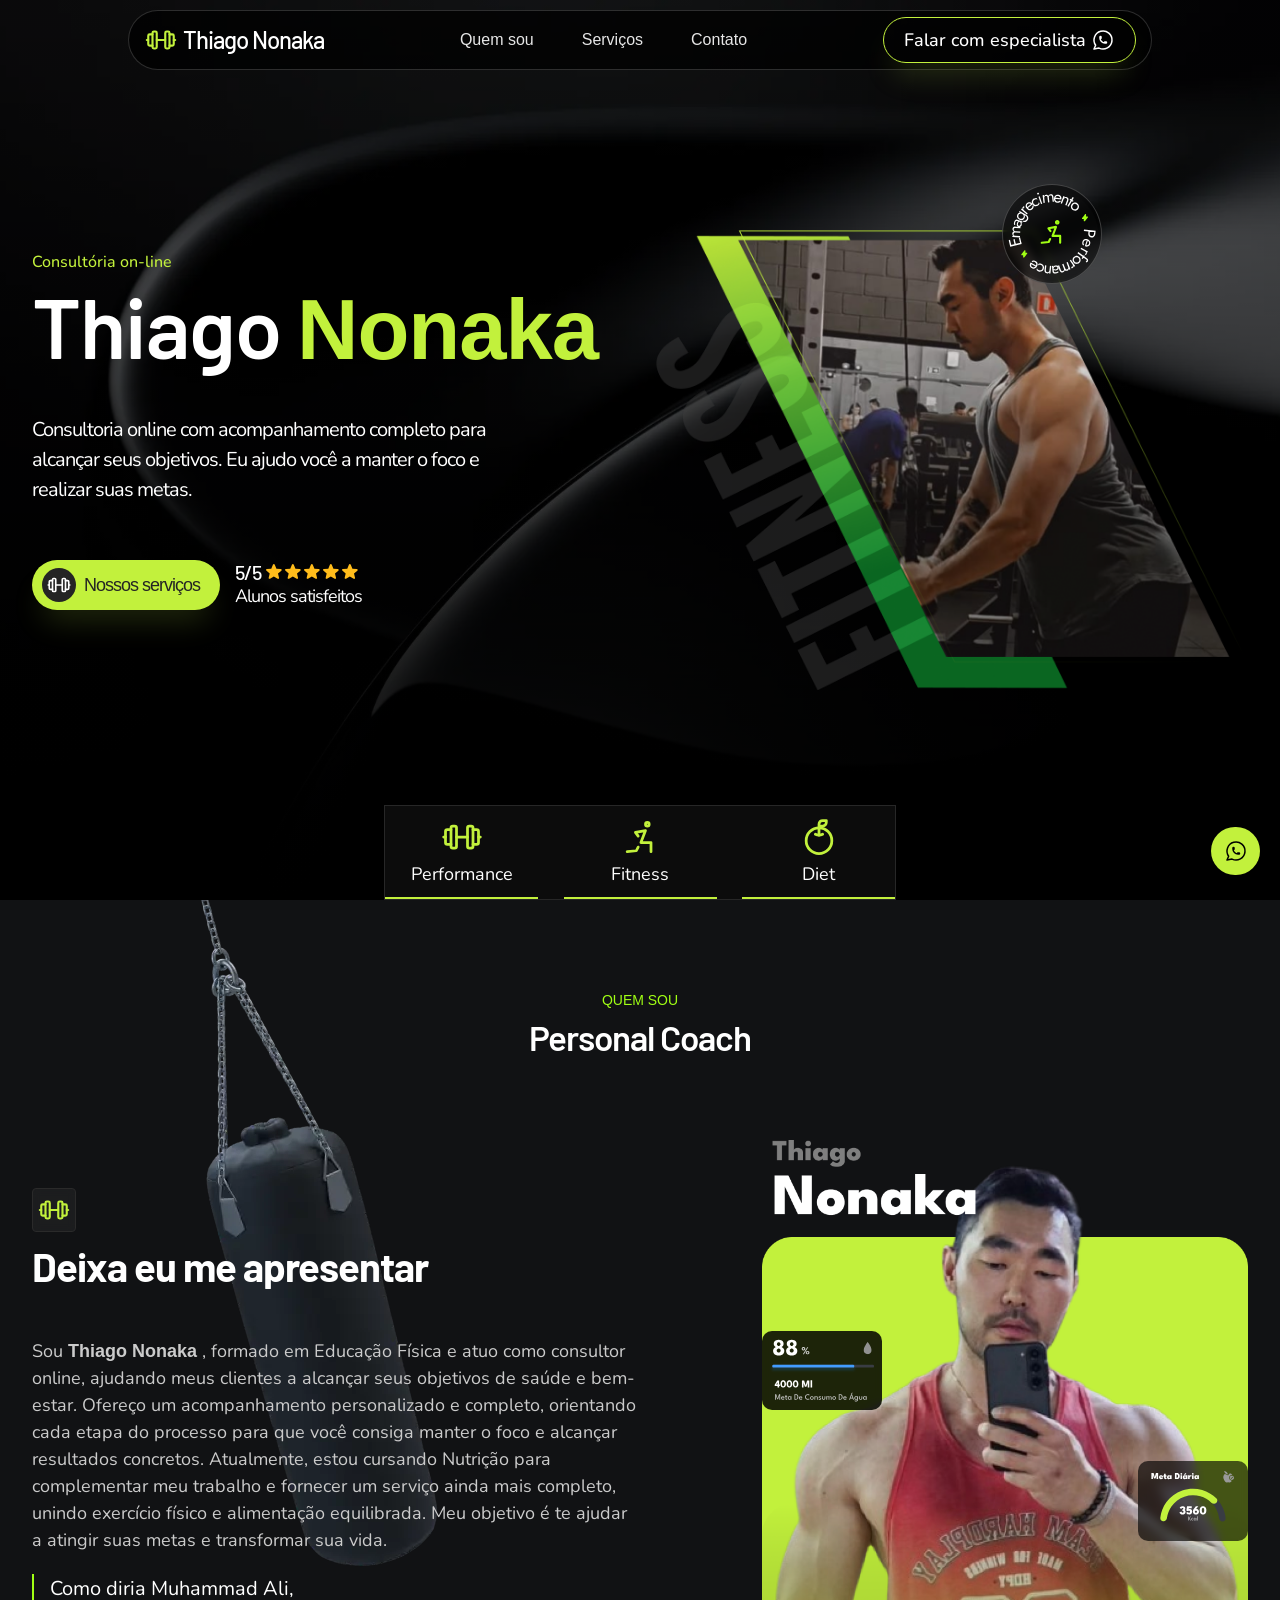
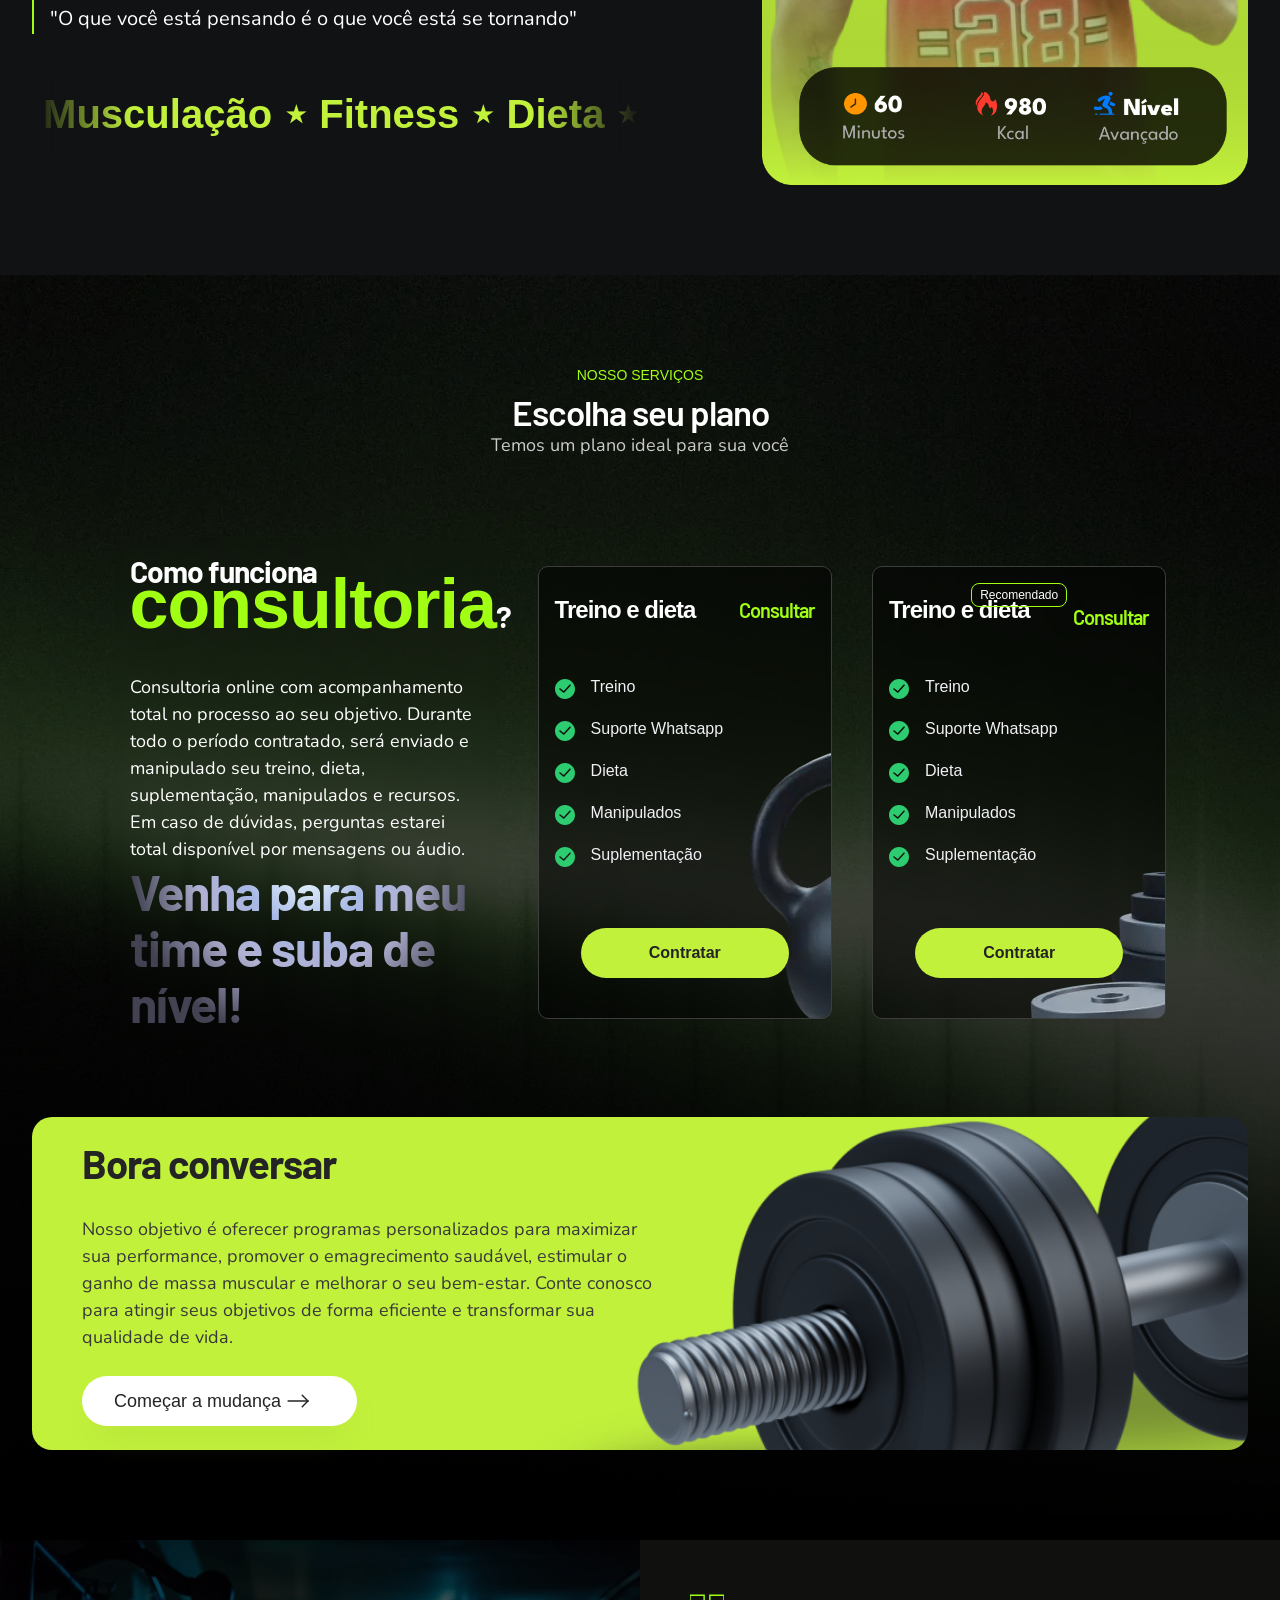
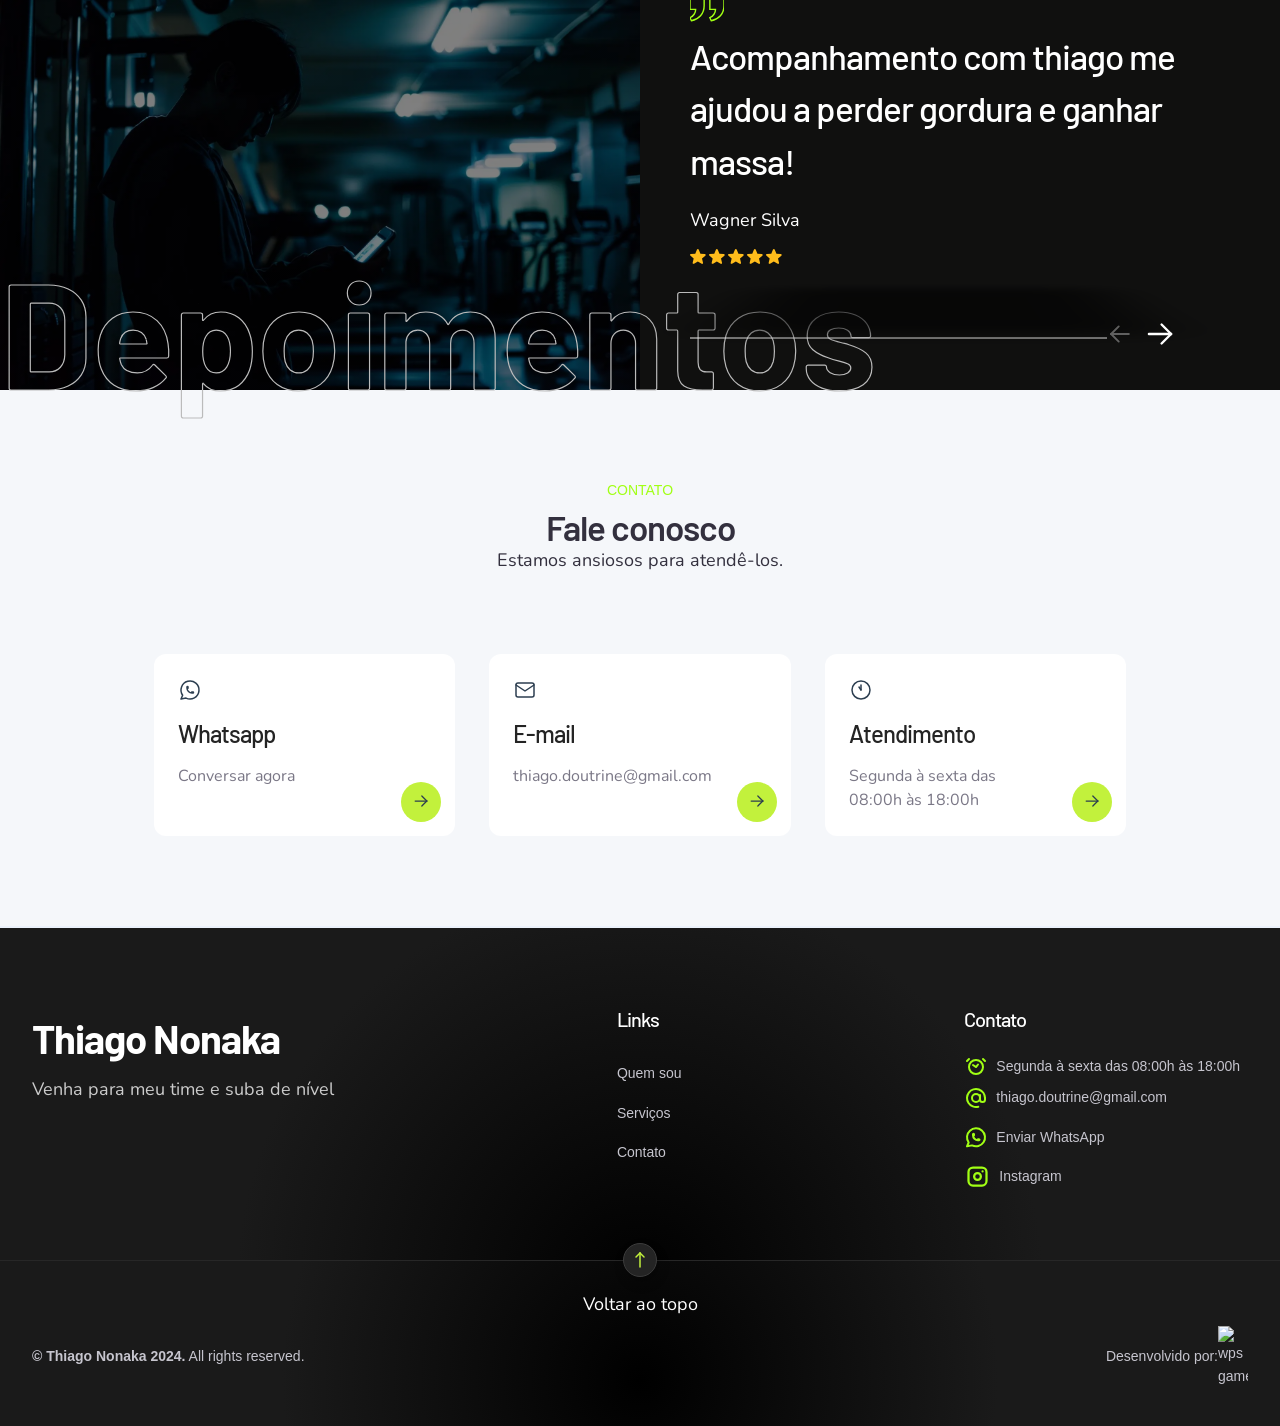
==== commit acf13d0f: "feat: added link whats" ====
--- a/index.html
+++ b/index.html
@@ -40,21 +40,19 @@
         <ul>
           <li>
             <a href="#about">Quem sou</a>
-            <!-- <img src="img/polygon.svg" alt="" /> -->
           </li>
           <li>
             <a href="#servicos">Serviços </a>
-            <!-- <img src="img/polygon.svg" alt="" /> -->
           </li>
           <li>
             <a href="#contato">Contato</a>
-            <!-- <img src="img/polygon.svg" alt="" /> -->
           </li>
         </ul>
       </nav>
 
 
-      <a href="" class="btn-secondary d-flex align-center">Falar com especialista
+      <a href="https://api.whatsapp.com/send?l=pt_BR&amp;phone=5511948756815&amp;text=Ol%C3%A1%2C%20encontrei%20seu%20site%20e%20gostaria%20de%20conversar%20sobre%20a%20consultoria."
+        class="btn-secondary d-flex align-center">Falar com especialista
 
         <svg xmlns="http://www.w3.org/2000/svg" class="icon icon-tabler icon-tabler-brand-whatsapp ml-2" width="24"
           height="24" viewBox="0 0 24 24" stroke-width="1.5" stroke="currentColor" fill="none" stroke-linecap="round"
@@ -186,7 +184,7 @@
               <div class="mt-4 ml-4">
                 <div class="d-flex">
                   <h4 class="color-light mr-2">5/5</h4>
-                  <img src="https://wpsgames.com.br/assets/stars.svg" alt="">
+                  <img src="img/stars.svg" alt="stars">
                 </div>
                 <p class="color-light">Alunos satisfeitos</p>
               </div>
@@ -199,13 +197,11 @@
         <div class="s-hero__image" data-aos="fade-down" data-aos-duration="1000">
           <img src="img/hero.png" alt="thiago">
           <img src="img/selo.svg" class="selo" alt="selo" width="100px">
-          <!-- <img src="img/icon-selo.svg" class="icon-selo" alt="selo"> -->
 
         </div>
       </div>
       <ul class="infos d-flex between">
         <li>
-          <!-- <h3 class="infos__title">01.</h3> -->
           <svg xmlns="http://www.w3.org/2000/svg" class="icon icon-tabler icon-tabler-barbell" width="44" height="44"
             viewBox="0 0 24 24" stroke-width="1.5" stroke="#c2f13c" fill="none" stroke-linecap="round"
             stroke-linejoin="round">
@@ -222,7 +218,6 @@
         </li>
 
         <li>
-          <!-- <h3 class="infos__title">02.</h3> -->
           <svg xmlns="http://www.w3.org/2000/svg" class="icon icon-tabler icon-tabler-stretching" width="44" height="44"
             viewBox="0 0 24 24" stroke-width="1.5" stroke="#c2f13c" fill="none" stroke-linecap="round"
             stroke-linejoin="round">
@@ -235,7 +230,6 @@
         </li>
 
         <li>
-          <!-- <h3 class="infos__title">03.</h3> -->
           <svg xmlns="http://www.w3.org/2000/svg" class="icon icon-tabler icon-tabler-apple" width="44" height="44"
             viewBox="0 0 24 24" stroke-width="1.5" stroke="#c2f13c" fill="none" stroke-linecap="round"
             stroke-linejoin="round">
@@ -322,12 +316,12 @@
           <p class="color-light">Em caso de dúvidas, perguntas estarei total disponível por mensagens ou áudio.</p>
 
           <h4 class="gradient__text-dark destaque">Venha para meu time e suba de nível!</h4>
-          <!-- <img loading="lazy" src="img/hero2.jpeg" alt="mulher com laptop" width="333px" height="514px"> -->
+
 
         </div>
 
         <div class="box" data-aos="fade-down" data-aos-duration="1000">
-          <!-- <span class="badge">Recomendado</span> -->
+
           <div class="d-flex-price">
             <h3 class="color-light"><strong>Treino e dieta</strong> </h4>
               <h4 class="price js-normal"> Carregando...</h4>
@@ -345,13 +339,14 @@
             <!-- <li><img loading="lazy" src="img/check.svg" width="20" height="22px" alt="check" />Suporte 30 dias</li> -->
           </ul>
 
-          <a aria-label="link" href="https://api.whatsapp.com/send?l=pt_BR&phone=5511996770608" target="_blank"
+          <a href="https://api.whatsapp.com/send?l=pt_BR&amp;phone=5511948756815&amp;text=Ol%C3%A1%2C%20encontrei%20seu%20site%20e%20gostaria%20de%20conversar%20sobre%20a%20consultoria."
+            aria-label="link" href="https://api.whatsapp.com/send?l=pt_BR&phone=5511996770608" target="_blank"
             class="btn-price">Contratar</a>
 
         </div>
 
         <div class="box" data-aos="fade-down" data-aos-duration="1000">
-          <!-- <span class="badge">Recomendado</span> -->
+          <span class="badge">Recomendado</span>
           <div class="d-flex-price">
             <h3 class="color-light"><strong>Treino e dieta</strong> </h4>
               <div><span class="text-gray-light js-price-old"></span>
@@ -370,39 +365,13 @@
             </li>
             <li><img loading="lazy" src="img/check.svg" width="20" height="22px" alt="check" />Manipulados</li>
             <li><img loading="lazy" src="img/check.svg" width="20" height="22px" alt="check" />Suplementação</li>
-            <!-- <li><img loading="lazy" src="img/check.svg" width="20" height="22px" alt="check" />Suporte 30 dias</li> -->
           </ul>
 
-          <a aria-label="link" href="https://api.whatsapp.com/send?l=pt_BR&phone=5511996770608" target="_blank"
+          <a href="https://api.whatsapp.com/send?l=pt_BR&amp;phone=5511948756815&amp;text=Ol%C3%A1%2C%20encontrei%20seu%20site%20e%20gostaria%20de%20conversar%20sobre%20a%20consultoria."
+            aria-label="link" href="https://api.whatsapp.com/send?l=pt_BR&phone=5511996770608" target="_blank"
             class="btn-price">Contratar</a>
 
         </div>
-
-        <!-- <div class="box" data-aos="fade-up" data-aos-duration="1000">
-          <div class="d-flex-price">
-            <h3 class="color-light"><strong>Treino</strong> </h4>
-              <h4 class="price "> Consultar</h4>
-          </div>
-
-          <ul>
-            <li><img loading="lazy" width="20" height="22px" src="img/check.svg" alt="check" />Treino
-            </li>
-            <li><img loading="lazy" width="20" height="22px" src="img/check.svg" alt="check" />Suporte Whatsapp
-            </li>
-            <li class="text-cancel"><img loading="lazy" width="20" height="22px" src="img/cancel.svg"
-                alt="check" />Dieta</li>
-            <li class="text-cancel"><img loading="lazy" width="20" height="22px" src="img/cancel.svg"
-                alt="check" />Manipulados
-            </li>
-            <li class="text-cancel"><img loading="lazy" width="20" height="22px" src="img/cancel.svg"
-                alt="check" />Suplementação</li>
-
-          </ul>
-
-          <a aria-label="link" href="https://api.whatsapp.com/send?l=pt_BR&phone=5511996770608" target="_blank"
-            class="btn-price">Contratar</a>
-
-        </div> -->
 
       </div>
 
@@ -434,7 +403,7 @@
 
     <div class="d-flex">
       <div class="s-testemonial__image">
-        <!-- <img src="img/test.jpg" alt=""> -->
+
         <h2 class="color-light">Depoimentos</h2>
       </div>
 
@@ -510,9 +479,10 @@
             <path d="M9 10a.5 .5 0 0 0 1 0v-1a.5 .5 0 0 0 -1 0v1a5 5 0 0 0 5 5h1a.5 .5 0 0 0 0 -1h-1a.5 .5 0 0 0 0 1" />
           </svg>
           <h3>Whatsapp</h3>
-          <p>(11)99999-8080</p>
-
-          <a href="" class="btn-contact">
+          <p>Conversar agora</p>
+
+          <a href="https://api.whatsapp.com/send?l=pt_BR&amp;phone=5511948756815&amp;text=Ol%C3%A1%2C%20encontrei%20seu%20site%20e%20gostaria%20de%20conversar%20sobre%20a%20consultoria."
+            class="btn-contact">
             <svg xmlns="http://www.w3.org/2000/svg" class="icon icon-tabler icon-tabler-arrow-right" width="20"
               height="20" viewBox="0 0 24 24" stroke-width="1.5" stroke="#2c3e50" fill="none" stroke-linecap="round"
               stroke-linejoin="round">
@@ -618,9 +588,9 @@
             <li> <span>
                 <img src="img/icon-whats.svg" alt="icone whatsapp">
               </span>
-              <!-- <a href="https://api.whatsapp.com/send?l=pt_BR&phone=5517991159476">Whatsapp</a> -->
+
               <a
-                href="https://api.whatsapp.com/send?l=pt_BR&phone=5517991159476&text=Ol%C3%A1%2C%20vim%20atrav%C3%A9s%20do%20site.">Enviar
+                href="https://api.whatsapp.com/send?l=pt_BR&amp;phone=5511948756815&amp;text=Ol%C3%A1%2C%20encontrei%20seu%20site%20e%20gostaria%20de%20conversar%20sobre%20a%20consultoria.">Enviar
                 WhatsApp</a>
 
             </li>
--- a/css/main.css
+++ b/css/main.css
@@ -1 +1 @@
-*{margin:0;padding:0;list-style-type:none;list-style:none;text-decoration:none;outline:none;border:none;-webkit-box-sizing:border-box;box-sizing:border-box;font-family:"Inter",sans-serif}img{max-width:100%;display:block}html{font-size:62.5%;overflow-x:hidden}body{overflow-x:hidden}button{background-color:rgba(0,0,0,0);cursor:pointer}.container{width:100%;max-width:124.6rem;padding:0 15px;margin:0 auto}.d-flex{display:-webkit-box;display:-ms-flexbox;display:flex}.logo{display:-webkit-box;display:-ms-flexbox;display:flex;-webkit-box-align:center;-ms-flex-align:center;align-items:center}.between{-webkit-box-pack:justify;-ms-flex-pack:justify;justify-content:space-between}.text-center{text-align:center}.align-center{-webkit-box-align:center;-ms-flex-align:center;align-items:center}.color-green-light{color:#c2f13c}.text-dark{color:#33303e}.text-gray-light{color:#cbcbcb}.color-light{color:#fff}.text-cancel{color:#ced7e1}.btn-whats{display:none;position:fixed;bottom:25px;right:20px;background-color:#c2f13c;padding:12px 12px 10px 13px;border-radius:50px;z-index:10;-webkit-box-shadow:5px 1px 15px 2px rgba(0,0,0,.26);box-shadow:5px 1px 15px 2px rgba(0,0,0,.26)}.mt-1{margin-top:.25rem}.mt-2{margin-top:.5rem}.mt-3{margin-top:1rem}.mt-4{margin-top:1.5rem}.mt-5{margin-top:3rem}.mr-1{margin-right:.25rem}.mr-2{margin-right:.5rem}.mr-3{margin-right:1rem}.mr-4{margin-right:1.5rem}.mr-5{margin-right:3rem}.mb-1{margin-bottom:.25rem}.mb-2{margin-bottom:.5rem}.mb-3{margin-bottom:1rem}.mb-4{margin-bottom:1.5rem}.mb-5{margin-bottom:3rem}.ml-1{margin-left:.25rem}.ml-2{margin-left:.5rem}.ml-3{margin-left:1rem}.ml-4{margin-left:1.5rem}.ml-5{margin-left:3rem}.pt-1{padding-top:.25rem}.pt-2{padding-top:.5rem}.pt-3{padding-top:1rem}.pt-4{padding-top:1.5rem}.pt-5{padding-top:3rem}.pr-1{padding-right:.25rem}.pr-2{padding-right:.5rem}.pr-3{padding-right:1rem}.pr-4{padding-right:1.5rem}.pr-5{padding-right:3rem}.pb-1{padding-bottom:.25rem}.pb-2{padding-bottom:.5rem}.pb-3{padding-bottom:1rem}.pb-4{padding-bottom:1.5rem}.pb-5{padding-bottom:3rem}.pl-1{padding-left:.25rem}.pl-2{padding-left:.5rem}.pl-3{padding-left:1rem}.pl-4{padding-left:1.5rem}.pl-5{padding-left:3rem}.mx-auto{margin-left:auto;margin-right:auto}.my-auto{margin-top:auto;margin-bottom:auto}.gradient__text-dark{background-clip:text;-webkit-background-clip:text;-webkit-text-fill-color:rgba(0,0,0,0);background-image:radial-gradient(50% 108% at 50% 0, #ecfbff 5%, #a8b8e6 35%, #b0b0d2 62%, transparent 100%);background-color:#424252}.marquee{position:relative;width:100vw;max-width:100%;height:80px;overflow-x:hidden;display:-webkit-box;display:-ms-flexbox;display:flex;-webkit-box-align:center;-ms-flex-align:center;align-items:center;font-size:4rem;font-weight:700;color:#c2f13c;margin-top:40px}.marquee::after{right:0;top:0;-webkit-transform:rotateZ(180deg);transform:rotateZ(180deg);background:-webkit-gradient(linear, left top, right top, from(#111214), to(rgba(255, 255, 255, 0)));background:linear-gradient(to right, #111214 0%, rgba(255, 255, 255, 0) 100%);content:"";height:80px;position:absolute;width:100px;z-index:2}.marquee::before{left:0;top:0;background:-webkit-gradient(linear, left top, right top, from(#111214), to(rgba(255, 255, 255, 0)));background:linear-gradient(to right, #111214 0%, rgba(255, 255, 255, 0) 100%);content:"";height:80px;position:absolute;width:100px;z-index:2}.track{position:absolute;white-space:nowrap;will-change:transform;-webkit-animation:marquee 32s linear infinite;animation:marquee 32s linear infinite}@-webkit-keyframes marquee{from{-webkit-transform:translateX(0);transform:translateX(0)}to{-webkit-transform:translateX(-50%);transform:translateX(-50%)}}@keyframes marquee{from{-webkit-transform:translateX(0);transform:translateX(0)}to{-webkit-transform:translateX(-50%);transform:translateX(-50%)}}h1{font-weight:600;font-size:6.4rem}h2{font-weight:bold;font-size:4rem}h3{font-size:2.4rem;line-height:150%}h4{font-size:2rem;line-height:112%}h1,h2{line-height:112%;letter-spacing:-1px}h3,h4{font-weight:500;letter-spacing:-1px}h1,h2,h3,h4{font-family:"Barlow",sans-serif;color:#242424}p{font-weight:400;font-size:1.8rem;line-height:150%;color:#33303e;font-family:"Nunito",sans-serif}.subtitle{color:#a1ff14;display:table;font-size:1.4rem;font-weight:500;padding:2px 15px;border-radius:25px;margin:0 auto;text-transform:uppercase}.title-section{font-weight:600;font-size:3.5rem;text-align:center;margin-top:8px}.btn-primary,.btn-secondary{font-family:"Montserrat",sans-serif;border-radius:34px;padding:0 2rem 0 1rem;font-size:1.8rem;line-height:5rem;font-weight:500;-webkit-box-shadow:rgba(157,191,59,.2196078431) 0px 20px 30px -10px;box-shadow:rgba(157,191,59,.2196078431) 0px 20px 30px -10px}.btn-primary{background-color:#c2f13c;font-weight:500;color:#2b2b2b;-webkit-transition:background-color .3s;transition:background-color .3s;color:#242424}.btn-primary:hover{background-color:#a1ff14}.btn-secondary{font-family:"Nunito",sans-serif;background-color:rgba(0,0,0,0);color:#fff;-webkit-transition:all .3s ease-in;transition:all .3s ease-in;border:1px solid #c2f13c}.btn-secondary:hover{background-color:#c2f13c;color:#242424}@media(max-width: 500px){.btn-primary{line-height:.8rem;height:45px;padding:0 2rem;font-size:1.5rem}}header{position:fixed;top:0;left:0;width:80%;margin-top:10px;border-radius:50px;height:6rem;display:-webkit-box;display:-ms-flexbox;display:flex;z-index:12;border:1px solid rgba(255,255,255,.168627451);background-color:rgba(0,0,0,.733);left:10%}header .container{display:-webkit-box;display:-ms-flexbox;display:flex;-webkit-box-orient:vertical;-webkit-box-direction:normal;-ms-flex-direction:center;flex-direction:center;-webkit-box-align:center;-ms-flex-align:center;align-items:center;-webkit-box-pack:justify;-ms-flex-pack:justify;justify-content:space-between}header .btn-secondary{padding:1rem 2rem;line-height:0}header nav{display:-webkit-box;display:-ms-flexbox;display:flex;-webkit-box-align:center;-ms-flex-align:center;align-items:center}header nav ul{display:-webkit-box;display:-ms-flexbox;display:flex;-webkit-box-align:center;-ms-flex-align:center;align-items:center}header nav ul li{display:-webkit-box;display:-ms-flexbox;display:flex}header nav ul li img{margin-left:1.2rem}header nav ul li:not(:first-child){margin-left:4.8rem}header nav ul li a{font-family:"Inter",sans-serif;font-weight:500;font-size:1.6rem;line-height:125%;color:#fff;opacity:.7;-webkit-transition:color .3s;transition:color .3s}header nav ul li a:hover{color:#c2f13c}@media(max-width: 1024px){header nav ul li:not(:first-child){margin-left:2.8rem}}@media(max-width: 840px){header{height:6rem;display:-webkit-box;display:-ms-flexbox;display:flex;-webkit-box-align:center;-ms-flex-align:center;align-items:center}header nav ul{display:none}header .dots{display:block}header .btn-secondary{display:none}}.menu-mobile{background:#c2f13c;border-radius:8px;width:100%;height:10vh;position:fixed;right:0;bottom:0;z-index:12;display:none;-webkit-box-shadow:5px 1px 15px 2px rgba(0,0,0,.26);box-shadow:5px 1px 15px 2px rgba(0,0,0,.26)}.menu-mobile__icons{position:absolute;bottom:0;left:50%;-webkit-transform:translateX(-50%);transform:translateX(-50%)}.menu-mobile__icons svg{width:24px;margin:8px}.menu-mobile .icon-tabler-x{position:absolute;top:-36px;right:16px;background:#111214;border-radius:50px;width:40px;height:40px;padding:8px;border:2px solid #323232}.menu-mobile ul{width:100%;display:-webkit-box;display:-ms-flexbox;display:flex;-webkit-box-pack:space-evenly;-ms-flex-pack:space-evenly;justify-content:space-evenly}.menu-mobile ul li{text-align:center;font-size:1.4rem;margin:16px 0;font-weight:600}.menu-mobile ul li svg{background-color:#242424;border-radius:50%;padding:8px;width:40px;height:40px}.menu-mobile ul li a{color:#242424;display:-webkit-box;display:-ms-flexbox;display:flex;-webkit-box-orient:vertical;-webkit-box-direction:normal;-ms-flex-direction:column;flex-direction:column;-webkit-box-align:center;-ms-flex-align:center;align-items:center}.menu-mobile ul li a span{margin-top:5px}.show{display:block}.dots{color:#fff;background-color:#c2f13c;padding:8px;border-radius:40px;margin-right:16px;display:none}.dots .icons-dots{display:none}.menu-mobile{display:none}.menu-mobile.active{display:block}.icon-tabler-x{display:none}.icon-tabler-x.active{display:block}footer{background-color:#fff;color:#c6c5ce;border-top:2px solid #ecf2fb;padding-top:8rem;font-size:2rem;font-size:1.4rem;line-height:165%;background:radial-gradient(circle at 50% 72%, #000000 0, #1a1a1a 55%);z-index:1;position:relative}footer .footer_description{max-width:100%}footer .d-flex{-webkit-box-pack:justify;-ms-flex-pack:justify;justify-content:space-between}footer .d-flex h4{margin-bottom:24px}footer .d-flex a{color:#c6c5ce;margin:8px 0}footer .d-flex a:hover{color:#c2f13c}footer .d-flex address a{display:-webkit-box;display:-ms-flexbox;display:flex;-webkit-box-align:center;-ms-flex-align:center;align-items:center;margin-bottom:24px}footer .d-flex address span{margin-right:16px}footer .d-flex ul li{display:-webkit-box;display:-ms-flexbox;display:flex;-webkit-box-align:center;-ms-flex-align:center;align-items:center}footer .d-flex ul li span{margin-right:8px;display:-webkit-box;display:-ms-flexbox;display:flex;-webkit-box-align:center;-ms-flex-align:center;align-items:center;color:#c6c5ce}footer .credits{border-top:1px solid #272727;padding:3rem 0;margin-top:64px;position:relative;background:radial-gradient(circle at 50% 72%, #000000 0, #1a1a1a 55%);background-color:#170027}footer .credits .btn-top{position:absolute;top:-18px;left:50%;-webkit-transform:translateX(-50%);transform:translateX(-50%);background-color:#242424;border-radius:80px;width:34px;height:34px;border:1px solid #3c3c3c;display:-webkit-box;display:-ms-flexbox;display:flex;-webkit-box-align:center;-ms-flex-align:center;align-items:center;-webkit-box-pack:center;-ms-flex-pack:center;justify-content:center;-webkit-box-shadow:2px 6px 10px 2px rgba(0,0,0,.2);box-shadow:2px 6px 10px 2px rgba(0,0,0,.2);-webkit-transition:all .2s ease-in;transition:all .2s ease-in}footer .credits .btn-top svg{-webkit-transition:-webkit-transform .3s ease;transition:-webkit-transform .3s ease;transition:transform .3s ease;transition:transform .3s ease, -webkit-transform .3s ease}footer .credits .btn-top:hover{border:1px solid #c2f13c}footer .credits .btn-top:hover svg{-webkit-transform:translateY(-3px);transform:translateY(-3px)}footer .credits .container{display:-webkit-box;display:-ms-flexbox;display:flex;-webkit-box-orient:vertical;-webkit-box-direction:normal;-ms-flex-direction:center;flex-direction:center;-webkit-box-align:center;-ms-flex-align:center;align-items:center;-webkit-box-pack:justify;-ms-flex-pack:justify;justify-content:space-between}footer .credits .e-font-icon-svg{width:24px;color:#a1ff14;margin-right:16px}@media(max-width: 500px){footer .d-flex{-webkit-box-orient:vertical;-webkit-box-direction:normal;-ms-flex-direction:column;flex-direction:column}footer .d-flex h4{margin:24px 0}footer .wps-games{margin-top:16px;display:-webkit-box;display:-ms-flexbox;display:flex;-webkit-box-orient:vertical;-webkit-box-direction:normal;-ms-flex-direction:column;flex-direction:column}}@media(max-width: 500px){footer .credits{z-index:11;background-color:#c2f13c}}.s-hero{width:100%;height:100vh;display:-webkit-box;display:-ms-flexbox;display:flex;-webkit-box-orient:vertical;-webkit-box-direction:normal;-ms-flex-direction:center;flex-direction:center;-webkit-box-align:center;-ms-flex-align:center;align-items:center;-webkit-box-pack:center;-ms-flex-pack:center;justify-content:center;background:-webkit-gradient(linear, left top, left bottom, from(rgba(0, 0, 0, 0.5)), to(rgb(0, 0, 0))),url("../img/12.webp") no-repeat center center;background:linear-gradient(rgba(0, 0, 0, 0.5), rgb(0, 0, 0)),url("../img/12.webp") no-repeat center center;background-size:cover}.s-hero .d-flex{-webkit-box-align:center;-ms-flex-align:center;align-items:center}.s-hero .btn-primary svg{margin-right:8px;-webkit-transition:-webkit-transform .3s ease;transition:-webkit-transform .3s ease;transition:transform .3s ease;transition:transform .3s ease, -webkit-transform .3s ease;background-color:#242424;padding:4px;border-radius:50px}.s-hero .btn-primary:hover svg{-webkit-transform:translateY(-2px);transform:translateY(-2px)}.s-hero__text{margin-bottom:3.9rem;width:50%}.s-hero__text .lead{display:-webkit-inline-box;display:-ms-inline-flexbox;display:inline-flex;-webkit-box-align:center;-ms-flex-align:center;align-items:center;color:#c2f13c;font-size:1.6rem;font-weight:500;border-radius:20px}.s-hero__text .title{font-size:8.5rem;line-height:120%;font-weight:600;color:#fff;max-width:74rem}.s-hero__text .description{max-width:50rem;margin-top:3.4rem;margin-bottom:4rem;font-weight:400;font-size:2rem;line-height:150%;color:#fff}.s-hero__image{margin:0 auto;width:55%;position:relative}.s-hero__image .selo{position:absolute;top:33px;right:23%;background-color:rgba(0,0,0,.55);border:1px solid rgba(196,196,196,0.2784313725);-webkit-backdrop-filter:blur(4px);backdrop-filter:blur(4px);border-radius:100%;width:100px;height:100px;-webkit-animation:girar 10s linear infinite;animation:girar 10s linear infinite}@-webkit-keyframes girar{from{-webkit-transform:rotate(0deg);transform:rotate(0deg)}to{-webkit-transform:rotate(360deg);transform:rotate(360deg)}}@keyframes girar{from{-webkit-transform:rotate(0deg);transform:rotate(0deg)}to{-webkit-transform:rotate(360deg);transform:rotate(360deg)}}.s-hero__image img{border-radius:10px}.s-hero .infos{position:absolute;bottom:0;width:40%;left:50%;-webkit-transform:translateX(-50%);transform:translateX(-50%);margin:0 auto;-webkit-backdrop-filter:blur(4px);backdrop-filter:blur(4px);background-color:rgba(222,222,222,.05);text-align:center;border:1px solid rgba(96,96,96,.3294117647)}.s-hero .infos li{border-bottom:2px solid #c2f13c;padding:9px;width:30%}.s-hero .infos__title{color:#c2f13c;font-size:3.5rem}.s-hero .infos__description{font-size:1.8rem;color:#fff}@media(max-width: 1024px){.s-hero__text .title{font-size:3rem;line-height:110%}.s-hero .infos{width:100%;bottom:0}}@media(max-width: 800px){.s-hero{padding-top:8rem}.s-hero .d-flex{-webkit-box-orient:vertical;-webkit-box-direction:normal;-ms-flex-direction:column;flex-direction:column}.s-hero__text{text-align:center;width:100%}.s-hero__text .btn-primary{margin:0 auto;display:-webkit-box;display:-ms-flexbox;display:flex;-webkit-box-pack:center;-ms-flex-pack:center;justify-content:center;-webkit-box-orient:horizontal;-webkit-box-direction:normal;-ms-flex-direction:row;flex-direction:row}.s-hero__text .title{font-size:5rem}.s-hero__text .description{max-width:100%;margin:3rem auto;font-size:1.6rem}.s-hero__text .lead{-webkit-box-align:center;-ms-flex-align:center;align-items:center;-webkit-box-pack:center;-ms-flex-pack:center;justify-content:center}.s-hero__text .lead span{display:none}.s-hero__image{width:100%}.s-hero .infos{width:100%;margin-left:0;-webkit-box-orient:horizontal;-webkit-box-direction:normal;-ms-flex-direction:row;flex-direction:row}.s-hero .infos__description{font-size:1.4rem}.s-hero .infos svg{width:24px}}@media(max-width: 500px){.s-hero__image .selo{top:0;right:8%}}.s-about{padding:90px 0;background-color:#111214;background-image:url("../img/boxe.webp");background-repeat:no-repeat;background-position:0 -50px}.s-about .d-flex{margin-top:80px;-webkit-box-pack:justify;-ms-flex-pack:justify;justify-content:space-between;-webkit-box-align:center;-ms-flex-align:center;align-items:center}.s-about svg{padding:4px;border-radius:4px;-webkit-backdrop-filter:blur(4px);backdrop-filter:blur(4px);background-color:rgba(222,222,222,.05);border:1px solid #2a2a2a}.s-about__text{width:50%}.s-about__text svg{margin-top:20px}.s-about__text-title{margin-top:10px;margin-bottom:50px}.s-about__text-lead{margin-top:20px;font-size:2rem;color:#fff;border-left:2px solid #a1ff14;padding-left:16px}.s-about__image{width:40%;position:relative}.s-about__image .tag-agua{position:absolute;top:30%;background-color:rgba(0,0,0,.85);-webkit-backdrop-filter:blur(4px);backdrop-filter:blur(4px);border-radius:10px;padding:8px;-webkit-animation:subirDescer 5s ease-in-out infinite;animation:subirDescer 5s ease-in-out infinite}.s-about__image .tag-kcal{position:absolute;right:0;top:50%;-webkit-backdrop-filter:blur(4px);backdrop-filter:blur(4px);border-radius:10px;background-color:rgba(0,0,0,.65);padding:8px;-webkit-animation:subirDescer 5s ease-in-out infinite;animation:subirDescer 5s ease-in-out infinite}@-webkit-keyframes subirDescer{0%{-webkit-transform:translateY(0);transform:translateY(0)}50%{-webkit-transform:translateY(-20px);transform:translateY(-20px)}100%{-webkit-transform:translateY(0);transform:translateY(0)}}@keyframes subirDescer{0%{-webkit-transform:translateY(0);transform:translateY(0)}50%{-webkit-transform:translateY(-20px);transform:translateY(-20px)}100%{-webkit-transform:translateY(0);transform:translateY(0)}}@media(max-width: 800px){.s-about .d-flex{-webkit-box-orient:vertical;-webkit-box-direction:normal;-ms-flex-direction:column;flex-direction:column}.s-about__image,.s-about__text{width:100%}.s-about__image{margin-top:80px}}.s-service{padding:90px 0;background-color:#000;background:-webkit-gradient(linear, left top, left bottom, from(rgba(0, 0, 0, 0.5)), to(rgb(0, 0, 0))),url("../img/60.webp") no-repeat center center;background:linear-gradient(rgba(0, 0, 0, 0.5), rgb(0, 0, 0)),url("../img/60.webp") no-repeat center center;background-size:cover}.s-service .js-desconto{font-size:1.2rem;background-color:red;color:#fff;display:-webkit-inline-box;display:-ms-inline-flexbox;display:inline-flex;padding:0 1rem;border-radius:10px}.s-service .js-price-old{font-size:1.2rem;text-decoration:line-through;font-weight:700}.s-service .destaque{font-weight:700;font-size:5rem}.s-service-title{font-size:3rem;margin-bottom:40px}.s-service-title span{font-size:7rem;color:#a1ff14}.s-service .orcamento{width:100%;padding:24px;margin-top:70px;position:relative;background-color:#c2f13c;color:#242424;padding-left:50px;background-image:url("../img/halteres.png");background-size:cover;background-repeat:no-repeat;background-position:402px -150px;border-radius:20px}.s-service .orcamento .btn-primary{background-color:#fff;color:#242424;max-width:275px;font-weight:500;margin-top:25px;display:-webkit-box;display:-ms-flexbox;display:flex;text-align:center;-webkit-box-pack:center;-ms-flex-pack:center;justify-content:center;-webkit-box-align:center;-ms-flex-align:center;align-items:center}.s-service .orcamento .btn-primary svg{-webkit-transition:-webkit-transform .3s ease;transition:-webkit-transform .3s ease;transition:transform .3s ease;transition:transform .3s ease, -webkit-transform .3s ease}.s-service .orcamento .btn-primary:hover svg{-webkit-transform:translateX(8px);transform:translateX(8px)}.s-service .orcamento h2,.s-service .orcamento p{text-align:left}.s-service .orcamento p{max-width:50%;margin-top:30px;color:#393939}.s-service .box-container{display:-webkit-box;display:-ms-flexbox;display:flex;-webkit-box-align:center;-ms-flex-align:center;align-items:center;-webkit-box-pack:center;-ms-flex-pack:center;justify-content:center;gap:40px;margin-top:80px}.s-service .box{width:30%;border:1px solid #3d3d3d;border-radius:10px;padding:16px;position:relative;background-color:rgba(0,0,0,.5);-webkit-backdrop-filter:blur(4px);backdrop-filter:blur(4px)}.s-service .box:nth-child(2){width:23%;background-image:url("../img/mao.webp");background-repeat:no-repeat;background-position:200px 150px}.s-service .box:nth-child(3){width:23%;background-image:url("../img/anilhas.webp");background-repeat:no-repeat;background-position:125px 215px}.s-service .box .badge{background-color:#a1ff14;padding:4px 8px;color:#a1ff14;border-radius:8px;font-weight:500;font-size:1.2rem;display:table;margin:0 auto;position:absolute;left:50%;-webkit-transform:translateX(-50%);transform:translateX(-50%)}.s-service .box .d-flex-price{display:-webkit-box;display:-ms-flexbox;display:flex;margin-top:8px;-webkit-box-pack:justify;-ms-flex-pack:justify;justify-content:space-between;-webkit-box-align:center;-ms-flex-align:center;align-items:center}.s-service .box .price{color:#a1ff14;font-weight:600}.s-service .box ul{margin-top:5rem}.s-service .box ul li{display:-webkit-box;display:-ms-flexbox;display:flex;font-size:1.6rem;color:#f1f0f5;margin-bottom:2rem}.s-service .box ul li img{margin-right:16px}.s-service .box .btn-price{background-color:#c2f13c;color:#242424;font-weight:600;padding:16px;border-radius:40px;font-size:1.6rem;display:-webkit-box;display:-ms-flexbox;display:flex;-webkit-box-align:center;-ms-flex-align:center;align-items:center;-webkit-box-pack:center;-ms-flex-pack:center;justify-content:center;width:80%;margin:0 auto;margin-top:60px;-webkit-transition:all .3s ease;transition:all .3s ease;margin-bottom:24px}.s-service .box .btn-price:hover{background-color:#fff;color:#242424}.s-service .box:hover{border:1px solid #a1ff14}@media(max-width: 1200px){.s-service-title span{font-size:6rem}.s-service .destaque{font-weight:700;font-size:3.5rem;line-height:100%;margin-top:24px}.s-service .orcamento{background-position:220px 98px}.s-service .orcamento p{max-width:80%}.s-service .d-flex{-webkit-box-orient:vertical;-webkit-box-direction:normal;-ms-flex-direction:column;flex-direction:column;margin-top:2.5rem}.s-service .box{width:90%}.s-service .box:nth-child(2){width:90%}.s-service .box:nth-child(3){width:90%}}@media(max-width: 500px){.s-service .orcamento{background-position:6px 182px;padding-left:24px}.s-service .orcamento p{max-width:100%;margin-top:30px;color:#6d6d6d}}.s-contact{padding:90px 0;background-color:#f5f7fa}.s-contact .d-flex{max-width:80%;margin:0 auto;-ms-flex-wrap:wrap;flex-wrap:wrap;margin-top:80px;-webkit-box-pack:justify;-ms-flex-pack:justify;justify-content:space-between}.s-contact .d-flex .item{width:31%}.s-contact .d-flex .item p{color:#7a7786}.s-contact .d-flex .item:last-child p{max-width:80%}.s-contact .card{background-color:#fff;border-radius:12px;padding:24px;position:relative;-webkit-transition:all .3s ease-in-out;transition:all .3s ease-in-out}.s-contact .card h3{margin-top:12px}.s-contact .card p{font-size:1.6rem;margin-top:12px}.s-contact .card:hover{background-color:#a1ff14}.s-contact .card:hover .btn-contact{background-color:#fff}.s-contact .btn-contact{background-color:#c2f13c;padding:9px 10px;display:inline-block;-webkit-box-align:center;-ms-flex-align:center;align-items:center;-webkit-box-pack:center;-ms-flex-pack:center;justify-content:center;border-radius:100px;margin-top:24px;float:inline-end;position:absolute;right:14px;bottom:14px;margin-top:16px}.s-contact .btn-contact svg{-webkit-transition:-webkit-transform .3s ease;transition:-webkit-transform .3s ease;transition:transform .3s ease;transition:transform .3s ease, -webkit-transform .3s ease}.s-contact .btn-contact:hover svg{-webkit-transform:translatex(3px);transform:translatex(3px)}@media(max-width: 800px){.s-contact .d-flex{-webkit-box-orient:vertical;-webkit-box-direction:normal;-ms-flex-direction:column;flex-direction:column}.s-contact .d-flex .item{width:100%;margin-bottom:16px}}.s-testemonial{background-color:#10100f;position:relative}.s-testemonial .d-flex{-webkit-box-align:center;-ms-flex-align:center;align-items:center}.s-testemonial__image{position:relative;width:50%;height:450px;background-image:url("../img/test.webp");background-size:cover;background-position:center}.s-testemonial__image h2{font-size:15rem;position:absolute;bottom:30px;left:0;-webkit-text-stroke-width:1.2px;-webkit-text-stroke-color:#bbb;color:rgba(255,4,4,0);line-height:60px}.s-testemonial__text{width:50%;padding:50px 100px 50px 50px}.s-testemonial__text h3{font-size:3.5rem;color:#fff;margin-bottom:20px}.s-testemonial__text p{margin-bottom:15px}.s-testemonial .swiper{width:100%;height:100%}.s-testemonial .swiper-slide{font-size:18px}@media(max-width: 800px){.s-testemonial .d-flex{-webkit-box-orient:vertical;-webkit-box-direction:normal;-ms-flex-direction:column;flex-direction:column}.s-testemonial__image{width:100%;height:200px}.s-testemonial__image h2{font-size:8rem}.s-testemonial__text{width:100%}}@media(max-width: 500px){.s-testemonial__image{width:100%;height:200px}.s-testemonial__image h2{font-size:6rem}.s-testemonial__text{padding:16px;padding-bottom:40px}.s-testemonial__text h3{font-size:2rem;font-weight:400}.s-testemonial hr{width:70%}}hr{border:1px solid #fff;margin-top:20px;width:85%;opacity:.5}:root{--swiper-navigation-size: 15px}.swiper-button-next{left:auto;right:0 !important}.swiper-button-prev{left:auto;right:40px !important}.swiper-button-next,.swiper-button-prev{top:95% !important;padding:16px;border-radius:50px;color:rgba(0,0,0,0);border:1px solid rgba(0,0,0,0)}.swiper-button-next{background-image:url("../img/arrow-next.svg");background-size:contain;background-repeat:no-repeat;width:40px;height:40px}.swiper-button-prev{background-image:url("../img/arrow-back.svg");background-size:contain;background-repeat:no-repeat;width:40px;height:40px}.swiper-button-next.swiper-button-disabled,.swiper-button-prev.swiper-button-disabled{-webkit-transform:scale(0.8);transform:scale(0.8)}+*{margin:0;padding:0;list-style-type:none;list-style:none;text-decoration:none;outline:none;border:none;-webkit-box-sizing:border-box;box-sizing:border-box;font-family:"Inter",sans-serif}img{max-width:100%;display:block}html{font-size:62.5%;overflow-x:hidden}body{overflow-x:hidden}button{background-color:rgba(0,0,0,0);cursor:pointer}.container{width:100%;max-width:124.6rem;padding:0 15px;margin:0 auto}.d-flex{display:-webkit-box;display:-ms-flexbox;display:flex}.logo{display:-webkit-box;display:-ms-flexbox;display:flex;-webkit-box-align:center;-ms-flex-align:center;align-items:center}.between{-webkit-box-pack:justify;-ms-flex-pack:justify;justify-content:space-between}.text-center{text-align:center}.align-center{-webkit-box-align:center;-ms-flex-align:center;align-items:center}.color-green-light{color:#c2f13c}.text-dark{color:#33303e}.text-gray-light{color:#cbcbcb}.color-light{color:#fff}.text-cancel{color:#ced7e1}.btn-whats{display:none;position:fixed;bottom:25px;right:20px;background-color:#c2f13c;padding:12px 12px 10px 13px;border-radius:50px;z-index:10;-webkit-box-shadow:5px 1px 15px 2px rgba(0,0,0,.26);box-shadow:5px 1px 15px 2px rgba(0,0,0,.26)}.mt-1{margin-top:.25rem}.mt-2{margin-top:.5rem}.mt-3{margin-top:1rem}.mt-4{margin-top:1.5rem}.mt-5{margin-top:3rem}.mr-1{margin-right:.25rem}.mr-2{margin-right:.5rem}.mr-3{margin-right:1rem}.mr-4{margin-right:1.5rem}.mr-5{margin-right:3rem}.mb-1{margin-bottom:.25rem}.mb-2{margin-bottom:.5rem}.mb-3{margin-bottom:1rem}.mb-4{margin-bottom:1.5rem}.mb-5{margin-bottom:3rem}.ml-1{margin-left:.25rem}.ml-2{margin-left:.5rem}.ml-3{margin-left:1rem}.ml-4{margin-left:1.5rem}.ml-5{margin-left:3rem}.pt-1{padding-top:.25rem}.pt-2{padding-top:.5rem}.pt-3{padding-top:1rem}.pt-4{padding-top:1.5rem}.pt-5{padding-top:3rem}.pr-1{padding-right:.25rem}.pr-2{padding-right:.5rem}.pr-3{padding-right:1rem}.pr-4{padding-right:1.5rem}.pr-5{padding-right:3rem}.pb-1{padding-bottom:.25rem}.pb-2{padding-bottom:.5rem}.pb-3{padding-bottom:1rem}.pb-4{padding-bottom:1.5rem}.pb-5{padding-bottom:3rem}.pl-1{padding-left:.25rem}.pl-2{padding-left:.5rem}.pl-3{padding-left:1rem}.pl-4{padding-left:1.5rem}.pl-5{padding-left:3rem}.mx-auto{margin-left:auto;margin-right:auto}.my-auto{margin-top:auto;margin-bottom:auto}.gradient__text-dark{background-clip:text;-webkit-background-clip:text;-webkit-text-fill-color:rgba(0,0,0,0);background-image:radial-gradient(50% 108% at 50% 0, #ecfbff 5%, #a8b8e6 35%, #b0b0d2 62%, transparent 100%);background-color:#424252}.marquee{position:relative;width:100vw;max-width:100%;height:80px;overflow-x:hidden;display:-webkit-box;display:-ms-flexbox;display:flex;-webkit-box-align:center;-ms-flex-align:center;align-items:center;font-size:4rem;font-weight:700;color:#c2f13c;margin-top:40px}.marquee::after{right:0;top:0;-webkit-transform:rotateZ(180deg);transform:rotateZ(180deg);background:-webkit-gradient(linear, left top, right top, from(#111214), to(rgba(255, 255, 255, 0)));background:linear-gradient(to right, #111214 0%, rgba(255, 255, 255, 0) 100%);content:"";height:80px;position:absolute;width:100px;z-index:2}.marquee::before{left:0;top:0;background:-webkit-gradient(linear, left top, right top, from(#111214), to(rgba(255, 255, 255, 0)));background:linear-gradient(to right, #111214 0%, rgba(255, 255, 255, 0) 100%);content:"";height:80px;position:absolute;width:100px;z-index:2}.track{position:absolute;white-space:nowrap;will-change:transform;-webkit-animation:marquee 32s linear infinite;animation:marquee 32s linear infinite}@-webkit-keyframes marquee{from{-webkit-transform:translateX(0);transform:translateX(0)}to{-webkit-transform:translateX(-50%);transform:translateX(-50%)}}@keyframes marquee{from{-webkit-transform:translateX(0);transform:translateX(0)}to{-webkit-transform:translateX(-50%);transform:translateX(-50%)}}h1{font-weight:600;font-size:6.4rem}h2{font-weight:bold;font-size:4rem}h3{font-size:2.4rem;line-height:150%}h4{font-size:2rem;line-height:112%}h1,h2{line-height:112%;letter-spacing:-1px}h3,h4{font-weight:500;letter-spacing:-1px}h1,h2,h3,h4{font-family:"Barlow",sans-serif;color:#242424}p{font-weight:400;font-size:1.8rem;line-height:150%;color:#33303e;font-family:"Nunito",sans-serif}.subtitle{color:#a1ff14;display:table;font-size:1.4rem;font-weight:500;padding:2px 15px;border-radius:25px;margin:0 auto;text-transform:uppercase}.title-section{font-weight:600;font-size:3.5rem;text-align:center;margin-top:8px}.btn-primary,.btn-secondary{font-family:"Montserrat",sans-serif;border-radius:34px;padding:0 2rem 0 1rem;font-size:1.8rem;line-height:5rem;font-weight:500;-webkit-box-shadow:rgba(157,191,59,.2196078431) 0px 20px 30px -10px;box-shadow:rgba(157,191,59,.2196078431) 0px 20px 30px -10px}.btn-primary{background-color:#c2f13c;font-weight:500;color:#2b2b2b;-webkit-transition:background-color .3s;transition:background-color .3s;color:#242424}.btn-primary:hover{background-color:#a1ff14}.btn-secondary{font-family:"Nunito",sans-serif;background-color:rgba(0,0,0,0);color:#fff;-webkit-transition:all .3s ease-in;transition:all .3s ease-in;border:1px solid #c2f13c}.btn-secondary:hover{background-color:#c2f13c;color:#242424}@media(max-width: 500px){.btn-primary{line-height:.8rem;height:45px;padding:0 2rem;font-size:1.5rem}}header{position:fixed;top:0;left:0;width:80%;margin-top:10px;border-radius:50px;height:6rem;display:-webkit-box;display:-ms-flexbox;display:flex;z-index:12;border:1px solid rgba(255,255,255,.168627451);background-color:rgba(0,0,0,.733);left:10%}header .container{display:-webkit-box;display:-ms-flexbox;display:flex;-webkit-box-orient:vertical;-webkit-box-direction:normal;-ms-flex-direction:center;flex-direction:center;-webkit-box-align:center;-ms-flex-align:center;align-items:center;-webkit-box-pack:justify;-ms-flex-pack:justify;justify-content:space-between}header .btn-secondary{padding:1rem 2rem;line-height:0}header nav{display:-webkit-box;display:-ms-flexbox;display:flex;-webkit-box-align:center;-ms-flex-align:center;align-items:center}header nav ul{display:-webkit-box;display:-ms-flexbox;display:flex;-webkit-box-align:center;-ms-flex-align:center;align-items:center}header nav ul li{display:-webkit-box;display:-ms-flexbox;display:flex}header nav ul li img{margin-left:1.2rem}header nav ul li:not(:first-child){margin-left:4.8rem}header nav ul li a{font-family:"Inter",sans-serif;font-weight:500;font-size:1.6rem;line-height:125%;color:#fff;opacity:.9;-webkit-transition:color .3s;transition:color .3s}header nav ul li a:hover{color:#c2f13c}@media(max-width: 1024px){header nav ul li:not(:first-child){margin-left:2.8rem}}@media(max-width: 840px){header{height:6rem;display:-webkit-box;display:-ms-flexbox;display:flex;-webkit-box-align:center;-ms-flex-align:center;align-items:center}header nav ul{display:none}header .dots{display:block}header .btn-secondary{display:none}}.menu-mobile{background:#c2f13c;border-radius:8px;width:100%;height:10vh;position:fixed;right:0;bottom:0;z-index:12;display:none;-webkit-box-shadow:5px 1px 15px 2px rgba(0,0,0,.26);box-shadow:5px 1px 15px 2px rgba(0,0,0,.26)}.menu-mobile__icons{position:absolute;bottom:0;left:50%;-webkit-transform:translateX(-50%);transform:translateX(-50%)}.menu-mobile__icons svg{width:24px;margin:8px}.menu-mobile .icon-tabler-x{position:absolute;top:-36px;right:16px;background:#111214;border-radius:50px;width:40px;height:40px;padding:8px;border:2px solid #323232}.menu-mobile ul{width:100%;display:-webkit-box;display:-ms-flexbox;display:flex;-webkit-box-pack:space-evenly;-ms-flex-pack:space-evenly;justify-content:space-evenly}.menu-mobile ul li{text-align:center;font-size:1.4rem;margin:16px 0;font-weight:600}.menu-mobile ul li svg{background-color:#242424;border-radius:50%;padding:8px;width:40px;height:40px}.menu-mobile ul li a{color:#242424;display:-webkit-box;display:-ms-flexbox;display:flex;-webkit-box-orient:vertical;-webkit-box-direction:normal;-ms-flex-direction:column;flex-direction:column;-webkit-box-align:center;-ms-flex-align:center;align-items:center}.menu-mobile ul li a span{margin-top:5px}.show{display:block}.dots{color:#fff;background-color:#c2f13c;padding:8px;border-radius:40px;margin-right:16px;display:none}.dots .icons-dots{display:none}.menu-mobile{display:none}.menu-mobile.active{display:block}.icon-tabler-x{display:none}.icon-tabler-x.active{display:block}footer{background-color:#fff;color:#c6c5ce;border-top:2px solid #ecf2fb;padding-top:8rem;font-size:2rem;font-size:1.4rem;line-height:165%;background:radial-gradient(circle at 50% 72%, #000000 0, #1a1a1a 55%);z-index:1;position:relative}footer .footer_description{max-width:100%}footer .d-flex{-webkit-box-pack:justify;-ms-flex-pack:justify;justify-content:space-between}footer .d-flex h4{margin-bottom:24px}footer .d-flex a{color:#c6c5ce;margin:8px 0}footer .d-flex a:hover{color:#c2f13c}footer .d-flex address a{display:-webkit-box;display:-ms-flexbox;display:flex;-webkit-box-align:center;-ms-flex-align:center;align-items:center;margin-bottom:24px}footer .d-flex address span{margin-right:16px}footer .d-flex ul li{display:-webkit-box;display:-ms-flexbox;display:flex;-webkit-box-align:center;-ms-flex-align:center;align-items:center}footer .d-flex ul li span{margin-right:8px;display:-webkit-box;display:-ms-flexbox;display:flex;-webkit-box-align:center;-ms-flex-align:center;align-items:center;color:#c6c5ce}footer .credits{border-top:1px solid #272727;padding:3rem 0;margin-top:64px;position:relative;background:radial-gradient(circle at 50% 72%, #000000 0, #1a1a1a 55%);background-color:#170027}footer .credits .btn-top{position:absolute;top:-18px;left:50%;-webkit-transform:translateX(-50%);transform:translateX(-50%);background-color:#242424;border-radius:80px;width:34px;height:34px;border:1px solid #3c3c3c;display:-webkit-box;display:-ms-flexbox;display:flex;-webkit-box-align:center;-ms-flex-align:center;align-items:center;-webkit-box-pack:center;-ms-flex-pack:center;justify-content:center;-webkit-box-shadow:2px 6px 10px 2px rgba(0,0,0,.2);box-shadow:2px 6px 10px 2px rgba(0,0,0,.2);-webkit-transition:all .2s ease-in;transition:all .2s ease-in}footer .credits .btn-top svg{-webkit-transition:-webkit-transform .3s ease;transition:-webkit-transform .3s ease;transition:transform .3s ease;transition:transform .3s ease, -webkit-transform .3s ease}footer .credits .btn-top:hover{border:1px solid #c2f13c}footer .credits .btn-top:hover svg{-webkit-transform:translateY(-3px);transform:translateY(-3px)}footer .credits .container{display:-webkit-box;display:-ms-flexbox;display:flex;-webkit-box-orient:vertical;-webkit-box-direction:normal;-ms-flex-direction:center;flex-direction:center;-webkit-box-align:center;-ms-flex-align:center;align-items:center;-webkit-box-pack:justify;-ms-flex-pack:justify;justify-content:space-between}footer .credits .e-font-icon-svg{width:24px;color:#a1ff14;margin-right:16px}@media(max-width: 500px){footer .d-flex{-webkit-box-orient:vertical;-webkit-box-direction:normal;-ms-flex-direction:column;flex-direction:column}footer .d-flex h4{margin:24px 0}footer .wps-games{margin-top:16px;display:-webkit-box;display:-ms-flexbox;display:flex;-webkit-box-orient:vertical;-webkit-box-direction:normal;-ms-flex-direction:column;flex-direction:column}}@media(max-width: 500px){footer .credits{z-index:11;background-color:#c2f13c}}.s-hero{width:100%;height:100vh;display:-webkit-box;display:-ms-flexbox;display:flex;-webkit-box-orient:vertical;-webkit-box-direction:normal;-ms-flex-direction:center;flex-direction:center;-webkit-box-align:center;-ms-flex-align:center;align-items:center;-webkit-box-pack:center;-ms-flex-pack:center;justify-content:center;background:-webkit-gradient(linear, left top, left bottom, from(rgba(0, 0, 0, 0.5)), to(rgb(0, 0, 0))),url("../img/12.webp") no-repeat center center;background:linear-gradient(rgba(0, 0, 0, 0.5), rgb(0, 0, 0)),url("../img/12.webp") no-repeat center center;background-size:cover}.s-hero .d-flex{-webkit-box-align:center;-ms-flex-align:center;align-items:center}.s-hero .btn-primary svg{margin-right:8px;-webkit-transition:-webkit-transform .3s ease;transition:-webkit-transform .3s ease;transition:transform .3s ease;transition:transform .3s ease, -webkit-transform .3s ease;background-color:#242424;padding:4px;border-radius:50px}.s-hero .btn-primary:hover svg{-webkit-transform:translateY(-2px);transform:translateY(-2px)}.s-hero__text{margin-bottom:3.9rem;width:50%}.s-hero__text .lead{display:-webkit-inline-box;display:-ms-inline-flexbox;display:inline-flex;-webkit-box-align:center;-ms-flex-align:center;align-items:center;color:#c2f13c;font-size:1.6rem;font-weight:500;border-radius:20px}.s-hero__text .title{font-size:8.5rem;line-height:120%;font-weight:600;color:#fff;max-width:74rem}.s-hero__text .description{max-width:50rem;margin-top:3.4rem;margin-bottom:4rem;font-weight:400;font-size:2rem;line-height:150%;color:#fff}.s-hero__image{margin:0 auto;width:55%;position:relative}.s-hero__image .selo{position:absolute;top:33px;right:23%;background-color:rgba(0,0,0,.55);border:1px solid rgba(196,196,196,0.2784313725);-webkit-backdrop-filter:blur(4px);backdrop-filter:blur(4px);border-radius:100%;width:100px;height:100px;-webkit-animation:girar 10s linear infinite;animation:girar 10s linear infinite}@-webkit-keyframes girar{from{-webkit-transform:rotate(0deg);transform:rotate(0deg)}to{-webkit-transform:rotate(360deg);transform:rotate(360deg)}}@keyframes girar{from{-webkit-transform:rotate(0deg);transform:rotate(0deg)}to{-webkit-transform:rotate(360deg);transform:rotate(360deg)}}.s-hero__image img{border-radius:10px}.s-hero .infos{position:absolute;bottom:0;width:40%;left:50%;-webkit-transform:translateX(-50%);transform:translateX(-50%);margin:0 auto;-webkit-backdrop-filter:blur(4px);backdrop-filter:blur(4px);background-color:rgba(222,222,222,.05);text-align:center;border:1px solid rgba(96,96,96,.3294117647)}.s-hero .infos li{border-bottom:2px solid #c2f13c;padding:9px;width:30%}.s-hero .infos__title{color:#c2f13c;font-size:3.5rem}.s-hero .infos__description{font-size:1.8rem;color:#fff}@media(max-width: 1024px){.s-hero__text .title{font-size:3rem;line-height:110%}.s-hero .infos{width:100%;bottom:0}}@media(max-width: 800px){.s-hero{padding-top:8rem}.s-hero .d-flex{-webkit-box-orient:vertical;-webkit-box-direction:normal;-ms-flex-direction:column;flex-direction:column}.s-hero__text{text-align:center;width:100%}.s-hero__text .btn-primary{margin:0 auto;display:-webkit-box;display:-ms-flexbox;display:flex;-webkit-box-pack:center;-ms-flex-pack:center;justify-content:center;-webkit-box-orient:horizontal;-webkit-box-direction:normal;-ms-flex-direction:row;flex-direction:row}.s-hero__text .title{font-size:5rem}.s-hero__text .description{max-width:100%;margin:3rem auto;font-size:1.6rem}.s-hero__text .lead{-webkit-box-align:center;-ms-flex-align:center;align-items:center;-webkit-box-pack:center;-ms-flex-pack:center;justify-content:center}.s-hero__text .lead span{display:none}.s-hero__image{width:100%}.s-hero .infos{width:100%;margin-left:0;-webkit-box-orient:horizontal;-webkit-box-direction:normal;-ms-flex-direction:row;flex-direction:row}.s-hero .infos__description{font-size:1.4rem}.s-hero .infos svg{width:24px}}@media(max-width: 500px){.s-hero__image .selo{top:0;right:8%}}.s-about{padding:90px 0;background-color:#111214;background-image:url("../img/boxe.webp");background-repeat:no-repeat;background-position:0 -50px}.s-about .d-flex{margin-top:80px;-webkit-box-pack:justify;-ms-flex-pack:justify;justify-content:space-between;-webkit-box-align:center;-ms-flex-align:center;align-items:center}.s-about svg{padding:4px;border-radius:4px;-webkit-backdrop-filter:blur(4px);backdrop-filter:blur(4px);background-color:rgba(222,222,222,.05);border:1px solid #2a2a2a}.s-about__text{width:50%}.s-about__text svg{margin-top:20px}.s-about__text-title{margin-top:10px;margin-bottom:50px}.s-about__text-lead{margin-top:20px;font-size:2rem;color:#fff;border-left:2px solid #a1ff14;padding-left:16px}.s-about__image{width:40%;position:relative}.s-about__image .tag-agua{position:absolute;top:30%;background-color:rgba(0,0,0,.85);-webkit-backdrop-filter:blur(4px);backdrop-filter:blur(4px);border-radius:10px;padding:8px;-webkit-animation:subirDescer 5s ease-in-out infinite;animation:subirDescer 5s ease-in-out infinite}.s-about__image .tag-kcal{position:absolute;right:0;top:50%;-webkit-backdrop-filter:blur(4px);backdrop-filter:blur(4px);border-radius:10px;background-color:rgba(0,0,0,.65);padding:8px;-webkit-animation:subirDescer 5s ease-in-out infinite;animation:subirDescer 5s ease-in-out infinite}@-webkit-keyframes subirDescer{0%{-webkit-transform:translateY(0);transform:translateY(0)}50%{-webkit-transform:translateY(-20px);transform:translateY(-20px)}100%{-webkit-transform:translateY(0);transform:translateY(0)}}@keyframes subirDescer{0%{-webkit-transform:translateY(0);transform:translateY(0)}50%{-webkit-transform:translateY(-20px);transform:translateY(-20px)}100%{-webkit-transform:translateY(0);transform:translateY(0)}}@media(max-width: 800px){.s-about .d-flex{-webkit-box-orient:vertical;-webkit-box-direction:normal;-ms-flex-direction:column;flex-direction:column}.s-about__image,.s-about__text{width:100%}.s-about__image{margin-top:80px}}.s-service{padding:90px 0;background-color:#000;background:-webkit-gradient(linear, left top, left bottom, from(rgba(0, 0, 0, 0.5)), to(rgb(0, 0, 0))),url("../img/60.webp") no-repeat center center;background:linear-gradient(rgba(0, 0, 0, 0.5), rgb(0, 0, 0)),url("../img/60.webp") no-repeat center center;background-size:cover}.s-service .js-desconto{font-size:1.2rem;background-color:red;color:#fff;display:-webkit-inline-box;display:-ms-inline-flexbox;display:inline-flex;padding:0 1rem;border-radius:10px}.s-service .js-price-old{font-size:1.2rem;text-decoration:line-through;font-weight:700}.s-service .destaque{font-weight:700;font-size:5rem}.s-service-title{font-size:3rem;margin-bottom:40px}.s-service-title span{font-size:7rem;color:#a1ff14}.s-service .orcamento{width:100%;padding:24px;margin-top:70px;position:relative;background-color:#c2f13c;color:#242424;padding-left:50px;background-image:url("../img/halteres.png");background-size:cover;background-repeat:no-repeat;background-position:402px -150px;border-radius:20px}.s-service .orcamento .btn-primary{background-color:#fff;color:#242424;max-width:275px;font-weight:500;margin-top:25px;display:-webkit-box;display:-ms-flexbox;display:flex;text-align:center;-webkit-box-pack:center;-ms-flex-pack:center;justify-content:center;-webkit-box-align:center;-ms-flex-align:center;align-items:center}.s-service .orcamento .btn-primary svg{-webkit-transition:-webkit-transform .3s ease;transition:-webkit-transform .3s ease;transition:transform .3s ease;transition:transform .3s ease, -webkit-transform .3s ease}.s-service .orcamento .btn-primary:hover svg{-webkit-transform:translateX(8px);transform:translateX(8px)}.s-service .orcamento h2,.s-service .orcamento p{text-align:left}.s-service .orcamento p{max-width:50%;margin-top:30px;color:#393939}.s-service .box-container{display:-webkit-box;display:-ms-flexbox;display:flex;-webkit-box-align:center;-ms-flex-align:center;align-items:center;-webkit-box-pack:center;-ms-flex-pack:center;justify-content:center;gap:40px;margin-top:80px}.s-service .box{width:30%;border:1px solid #3d3d3d;border-radius:10px;padding:16px;position:relative;background-color:rgba(0,0,0,.5);-webkit-backdrop-filter:blur(4px);backdrop-filter:blur(4px)}.s-service .box:nth-child(2){width:23%;background-image:url("../img/mao.webp");background-repeat:no-repeat;background-position:200px 150px}.s-service .box:nth-child(3){width:23%;background-image:url("../img/anilhas.webp");background-repeat:no-repeat;background-position:125px 215px}.s-service .box .badge{border:1px solid #a1ff14;padding:4px 8px;color:#fff;border-radius:8px;font-weight:500;font-size:1.2rem;display:table;margin:0 auto;position:absolute;left:50%;-webkit-transform:translateX(-50%);transform:translateX(-50%)}.s-service .box .d-flex-price{display:-webkit-box;display:-ms-flexbox;display:flex;margin-top:8px;-webkit-box-pack:justify;-ms-flex-pack:justify;justify-content:space-between;-webkit-box-align:center;-ms-flex-align:center;align-items:center}.s-service .box .price{color:#a1ff14;font-weight:600}.s-service .box ul{margin-top:5rem}.s-service .box ul li{display:-webkit-box;display:-ms-flexbox;display:flex;font-size:1.6rem;color:#f1f0f5;margin-bottom:2rem}.s-service .box ul li img{margin-right:16px}.s-service .box .btn-price{background-color:#c2f13c;color:#242424;font-weight:600;padding:16px;border-radius:40px;font-size:1.6rem;display:-webkit-box;display:-ms-flexbox;display:flex;-webkit-box-align:center;-ms-flex-align:center;align-items:center;-webkit-box-pack:center;-ms-flex-pack:center;justify-content:center;width:80%;margin:0 auto;margin-top:60px;-webkit-transition:all .3s ease;transition:all .3s ease;margin-bottom:24px}.s-service .box .btn-price:hover{background-color:#fff;color:#242424}.s-service .box:hover{border:1px solid #a1ff14}@media(max-width: 1200px){.s-service-title span{font-size:6rem}.s-service .destaque{font-weight:700;font-size:3.5rem;line-height:100%;margin-top:24px}.s-service .orcamento{background-position:220px 98px}.s-service .orcamento p{max-width:80%}.s-service .d-flex{-webkit-box-orient:vertical;-webkit-box-direction:normal;-ms-flex-direction:column;flex-direction:column;margin-top:2.5rem}.s-service .box{width:90%}.s-service .box:nth-child(2){width:90%}.s-service .box:nth-child(3){width:90%}}@media(max-width: 500px){.s-service .orcamento{background-position:6px 182px;padding-left:24px}.s-service .orcamento p{max-width:100%;margin-top:30px;color:#6d6d6d}}.s-contact{padding:90px 0;background-color:#f5f7fa}.s-contact .d-flex{max-width:80%;margin:0 auto;-ms-flex-wrap:wrap;flex-wrap:wrap;margin-top:80px;-webkit-box-pack:justify;-ms-flex-pack:justify;justify-content:space-between}.s-contact .d-flex .item{width:31%}.s-contact .d-flex .item p{color:#7a7786}.s-contact .d-flex .item:last-child p{max-width:80%}.s-contact .card{background-color:#fff;border-radius:12px;padding:24px;position:relative;-webkit-transition:all .3s ease-in-out;transition:all .3s ease-in-out}.s-contact .card h3{margin-top:12px}.s-contact .card p{font-size:1.6rem;margin-top:12px}.s-contact .card:hover{background-color:#a1ff14}.s-contact .card:hover .btn-contact{background-color:#fff}.s-contact .btn-contact{background-color:#c2f13c;padding:9px 10px;display:inline-block;-webkit-box-align:center;-ms-flex-align:center;align-items:center;-webkit-box-pack:center;-ms-flex-pack:center;justify-content:center;border-radius:100px;margin-top:24px;float:inline-end;position:absolute;right:14px;bottom:14px;margin-top:16px}.s-contact .btn-contact svg{-webkit-transition:-webkit-transform .3s ease;transition:-webkit-transform .3s ease;transition:transform .3s ease;transition:transform .3s ease, -webkit-transform .3s ease}.s-contact .btn-contact:hover svg{-webkit-transform:translatex(3px);transform:translatex(3px)}@media(max-width: 800px){.s-contact .d-flex{-webkit-box-orient:vertical;-webkit-box-direction:normal;-ms-flex-direction:column;flex-direction:column}.s-contact .d-flex .item{width:100%;margin-bottom:16px}}.s-testemonial{background-color:#10100f;position:relative}.s-testemonial .d-flex{-webkit-box-align:center;-ms-flex-align:center;align-items:center}.s-testemonial__image{position:relative;width:50%;height:450px;background-image:url("../img/testemunho.jpg");background-image:-webkit-gradient(linear, left top, left bottom, from(rgba(0, 0, 0, 0.5)), to(rgba(0, 0, 0, 0.5))),url("../img/testemunho.webp");background-image:linear-gradient(rgba(0, 0, 0, 0.5), rgba(0, 0, 0, 0.5)),url("../img/testemunho.webp");background-size:cover;background-position:center}.s-testemonial__image h2{font-size:15rem;position:absolute;bottom:30px;left:0;-webkit-text-stroke-width:1.2px;-webkit-text-stroke-color:#bbb;color:rgba(255,4,4,0);line-height:60px}.s-testemonial__text{width:50%;padding:50px 100px 50px 50px}.s-testemonial__text h3{font-size:3.5rem;color:#fff;margin-bottom:20px}.s-testemonial__text p{margin-bottom:15px}.s-testemonial .swiper{width:100%;height:100%}.s-testemonial .swiper-slide{font-size:18px}@media(max-width: 800px){.s-testemonial .d-flex{-webkit-box-orient:vertical;-webkit-box-direction:normal;-ms-flex-direction:column;flex-direction:column}.s-testemonial__image{width:100%;height:200px}.s-testemonial__image h2{font-size:8rem}.s-testemonial__text{width:100%}}@media(max-width: 500px){.s-testemonial__image{width:100%;height:200px}.s-testemonial__image h2{font-size:6rem}.s-testemonial__text{padding:16px;padding-bottom:40px}.s-testemonial__text h3{font-size:2rem;font-weight:400}.s-testemonial hr{width:70%}}hr{border:1px solid #fff;margin-top:20px;width:85%;opacity:.5}:root{--swiper-navigation-size: 15px}.swiper-button-next{left:auto;right:0 !important}.swiper-button-prev{left:auto;right:40px !important}.swiper-button-next,.swiper-button-prev{top:95% !important;padding:16px;border-radius:50px;color:rgba(0,0,0,0);border:1px solid rgba(0,0,0,0)}.swiper-button-next{background-image:url("../img/arrow-next.svg");background-size:contain;background-repeat:no-repeat;width:40px;height:40px}.swiper-button-prev{background-image:url("../img/arrow-back.svg");background-size:contain;background-repeat:no-repeat;width:40px;height:40px}.swiper-button-next.swiper-button-disabled,.swiper-button-prev.swiper-button-disabled{-webkit-transform:scale(0.8);transform:scale(0.8)}
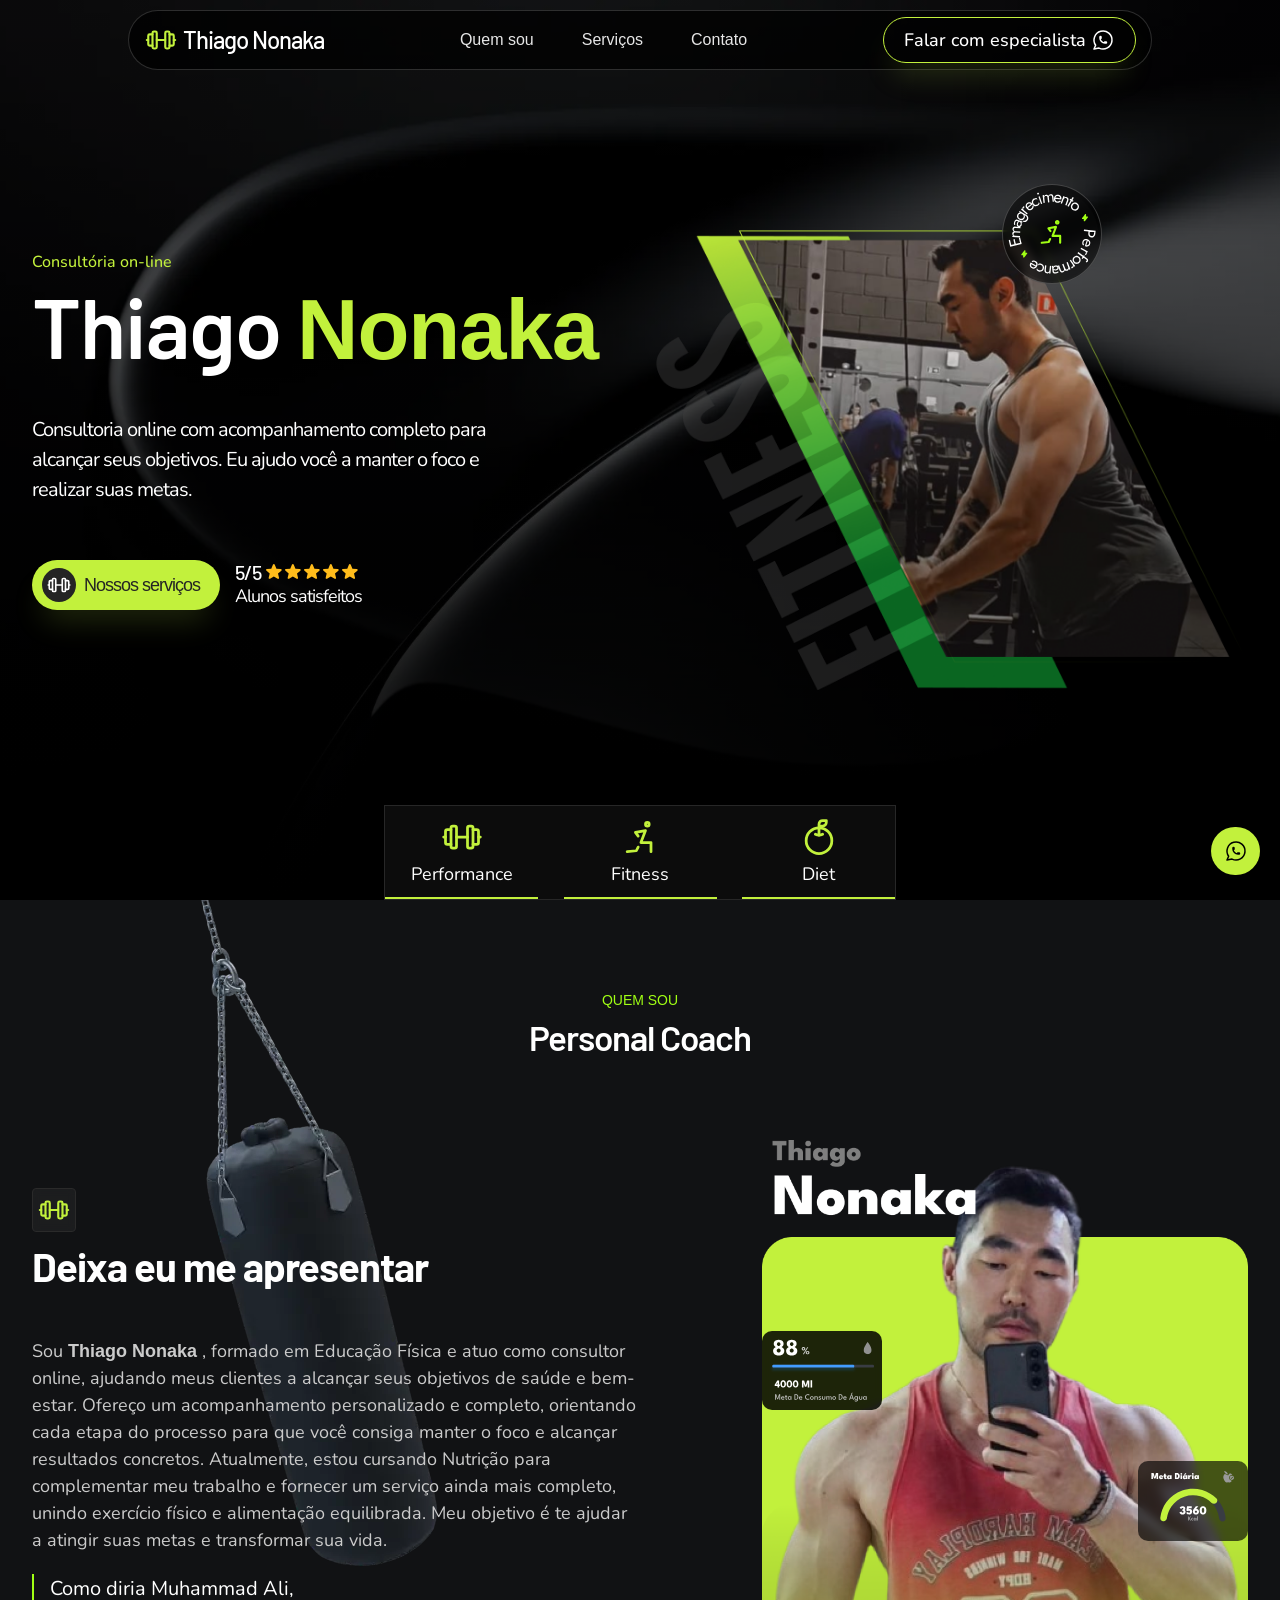
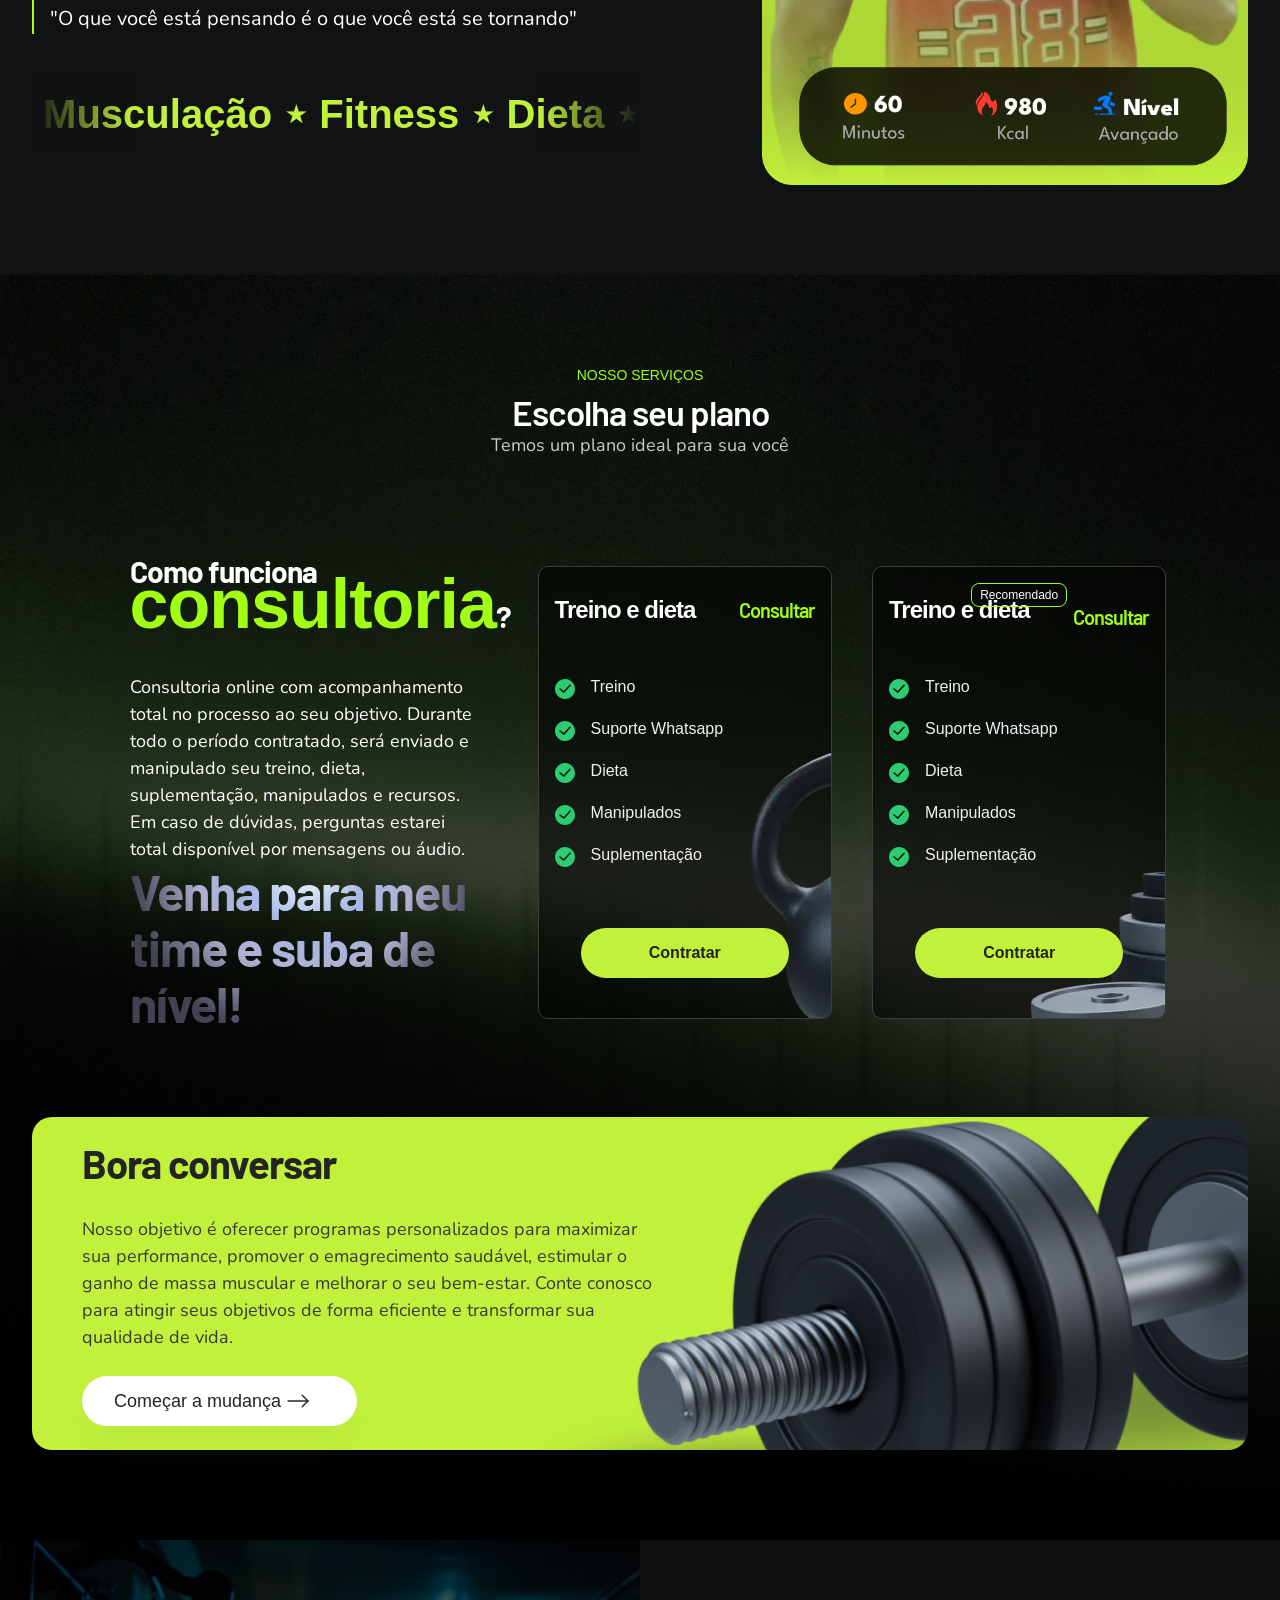
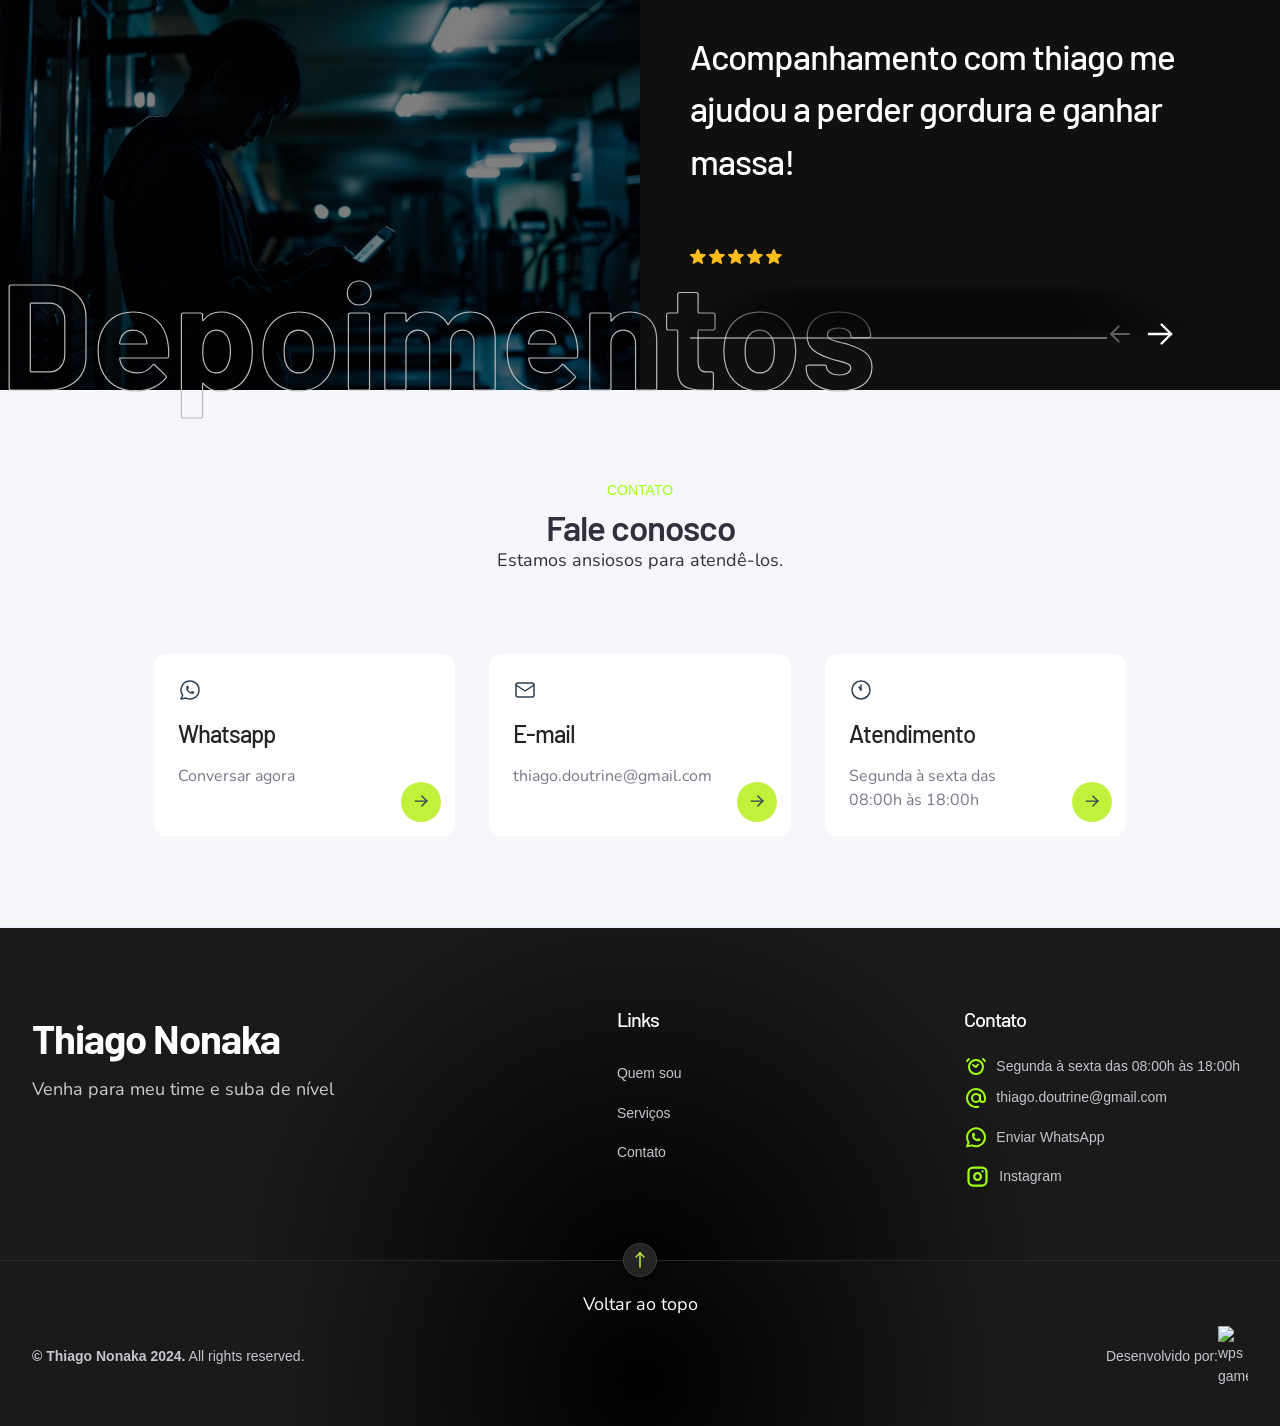
==== commit 01cb9383: "fix: links price" ====
--- a/index.html
+++ b/index.html
@@ -336,11 +336,11 @@
             </li>
             <li><img loading="lazy" src="img/check.svg" width="20" height="22px" alt="check" />Manipulados</li>
             <li><img loading="lazy" src="img/check.svg" width="20" height="22px" alt="check" />Suplementação</li>
-            <!-- <li><img loading="lazy" src="img/check.svg" width="20" height="22px" alt="check" />Suporte 30 dias</li> -->
+
           </ul>
 
-          <a href="https://api.whatsapp.com/send?l=pt_BR&amp;phone=5511948756815&amp;text=Ol%C3%A1%2C%20encontrei%20seu%20site%20e%20gostaria%20de%20conversar%20sobre%20a%20consultoria."
-            aria-label="link" href="https://api.whatsapp.com/send?l=pt_BR&phone=5511996770608" target="_blank"
+          <a href="https://api.whatsapp.com/send?l=pt_BR&amp;phone=5511948756815&amp;text=Ol%C3%A1%2C%20encontrei%20seu%20site%20e%20gostaria%20de%20conversar%20sobre%20a%20consultoria%20mensal."
+            aria-label="link" target="_blank"
             class="btn-price">Contratar</a>
 
         </div>
@@ -367,8 +367,8 @@
             <li><img loading="lazy" src="img/check.svg" width="20" height="22px" alt="check" />Suplementação</li>
           </ul>
 
-          <a href="https://api.whatsapp.com/send?l=pt_BR&amp;phone=5511948756815&amp;text=Ol%C3%A1%2C%20encontrei%20seu%20site%20e%20gostaria%20de%20conversar%20sobre%20a%20consultoria."
-            aria-label="link" href="https://api.whatsapp.com/send?l=pt_BR&phone=5511996770608" target="_blank"
+          <a href="https://api.whatsapp.com/send?l=pt_BR&amp;phone=5511948756815&amp;text=Ol%C3%A1%2C%20encontrei%20seu%20site%20e%20gostaria%20de%20conversar%20sobre%20a%20consultoria%20trimestral."
+            aria-label="link" target="_blank"
             class="btn-price">Contratar</a>
 
         </div>
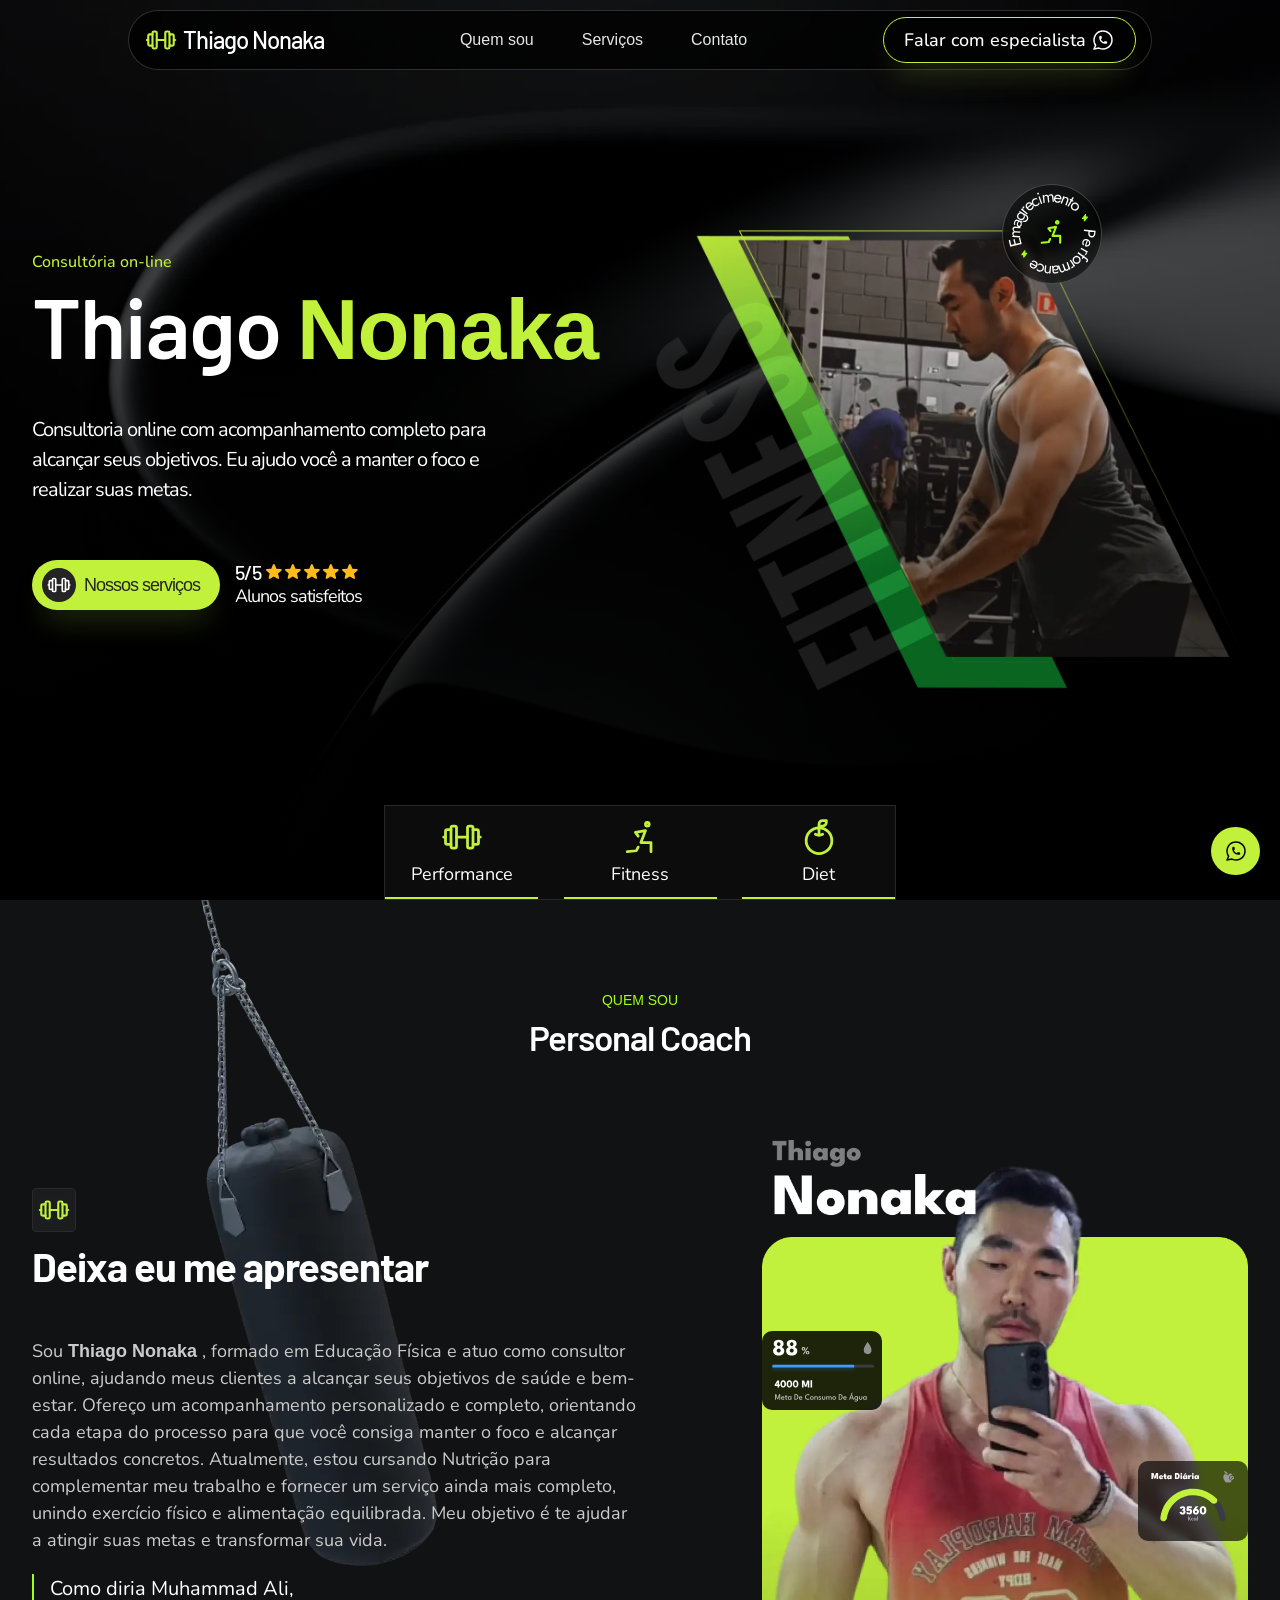
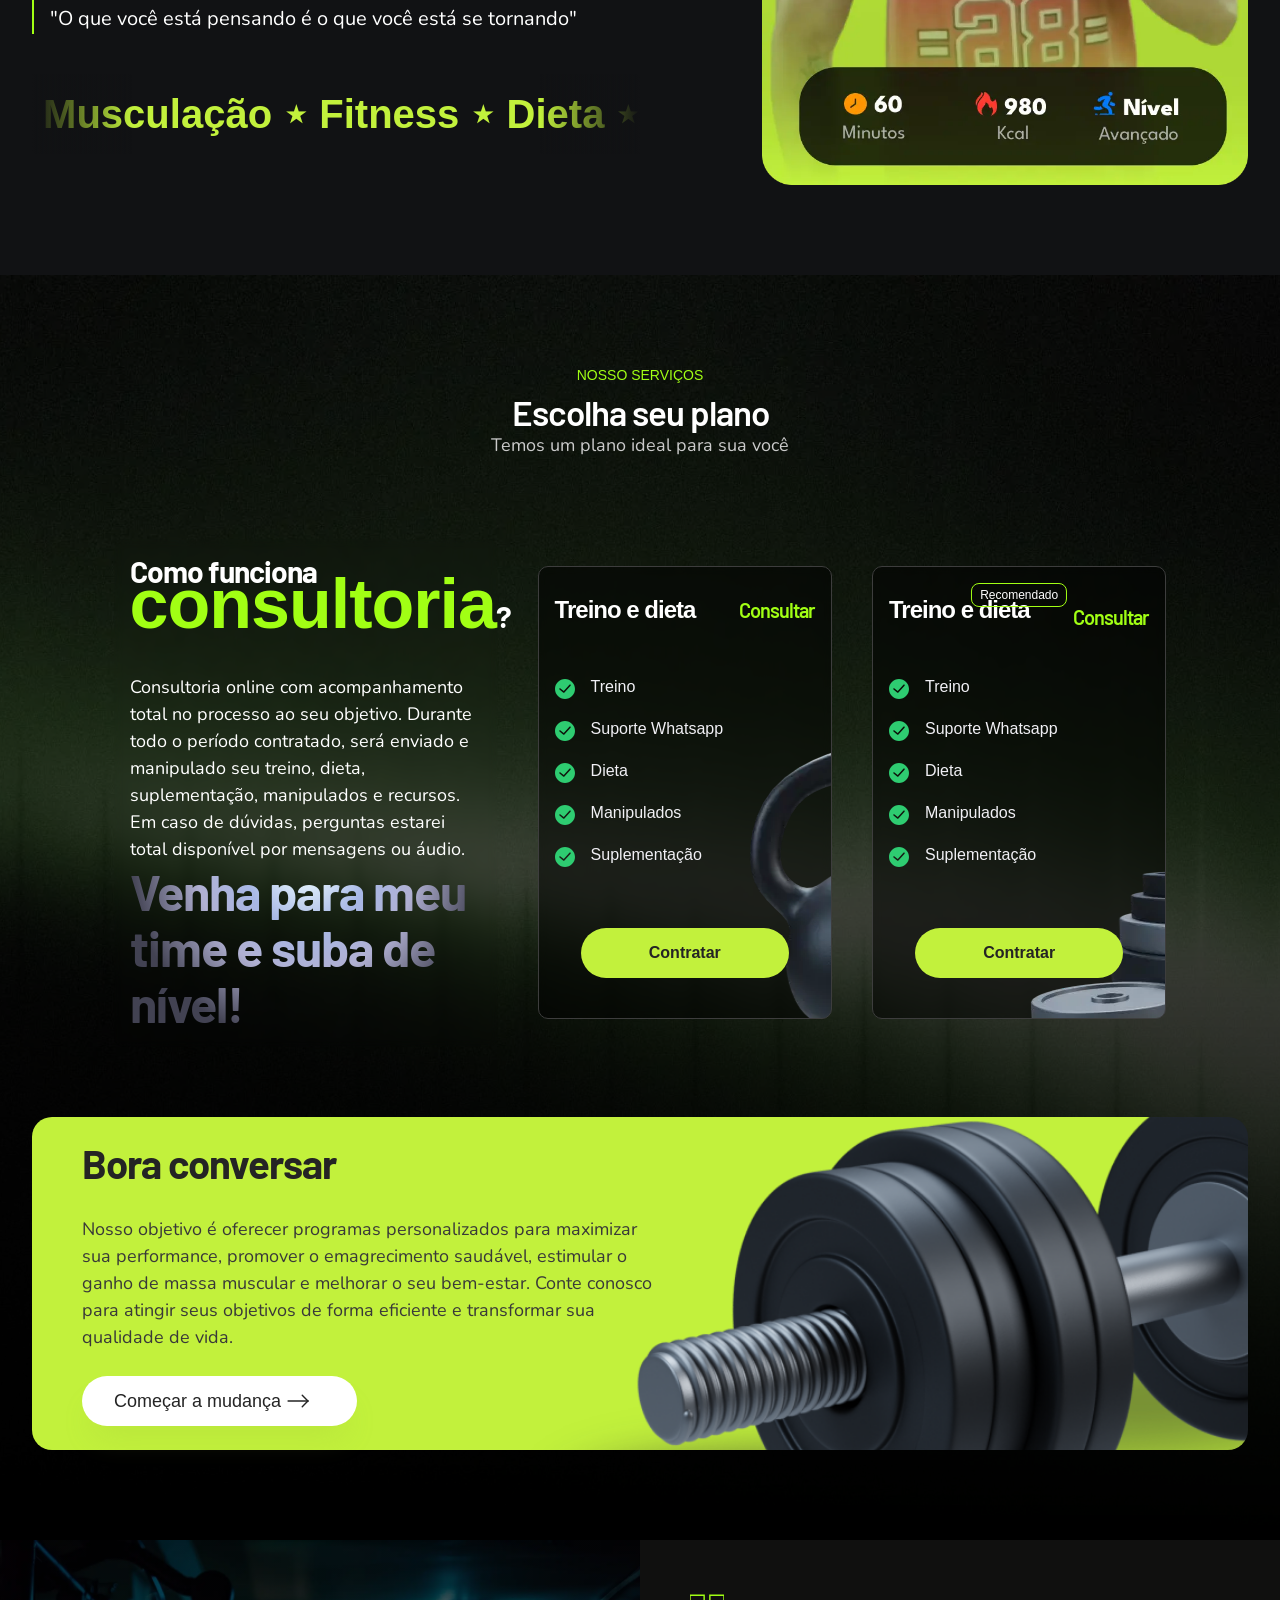
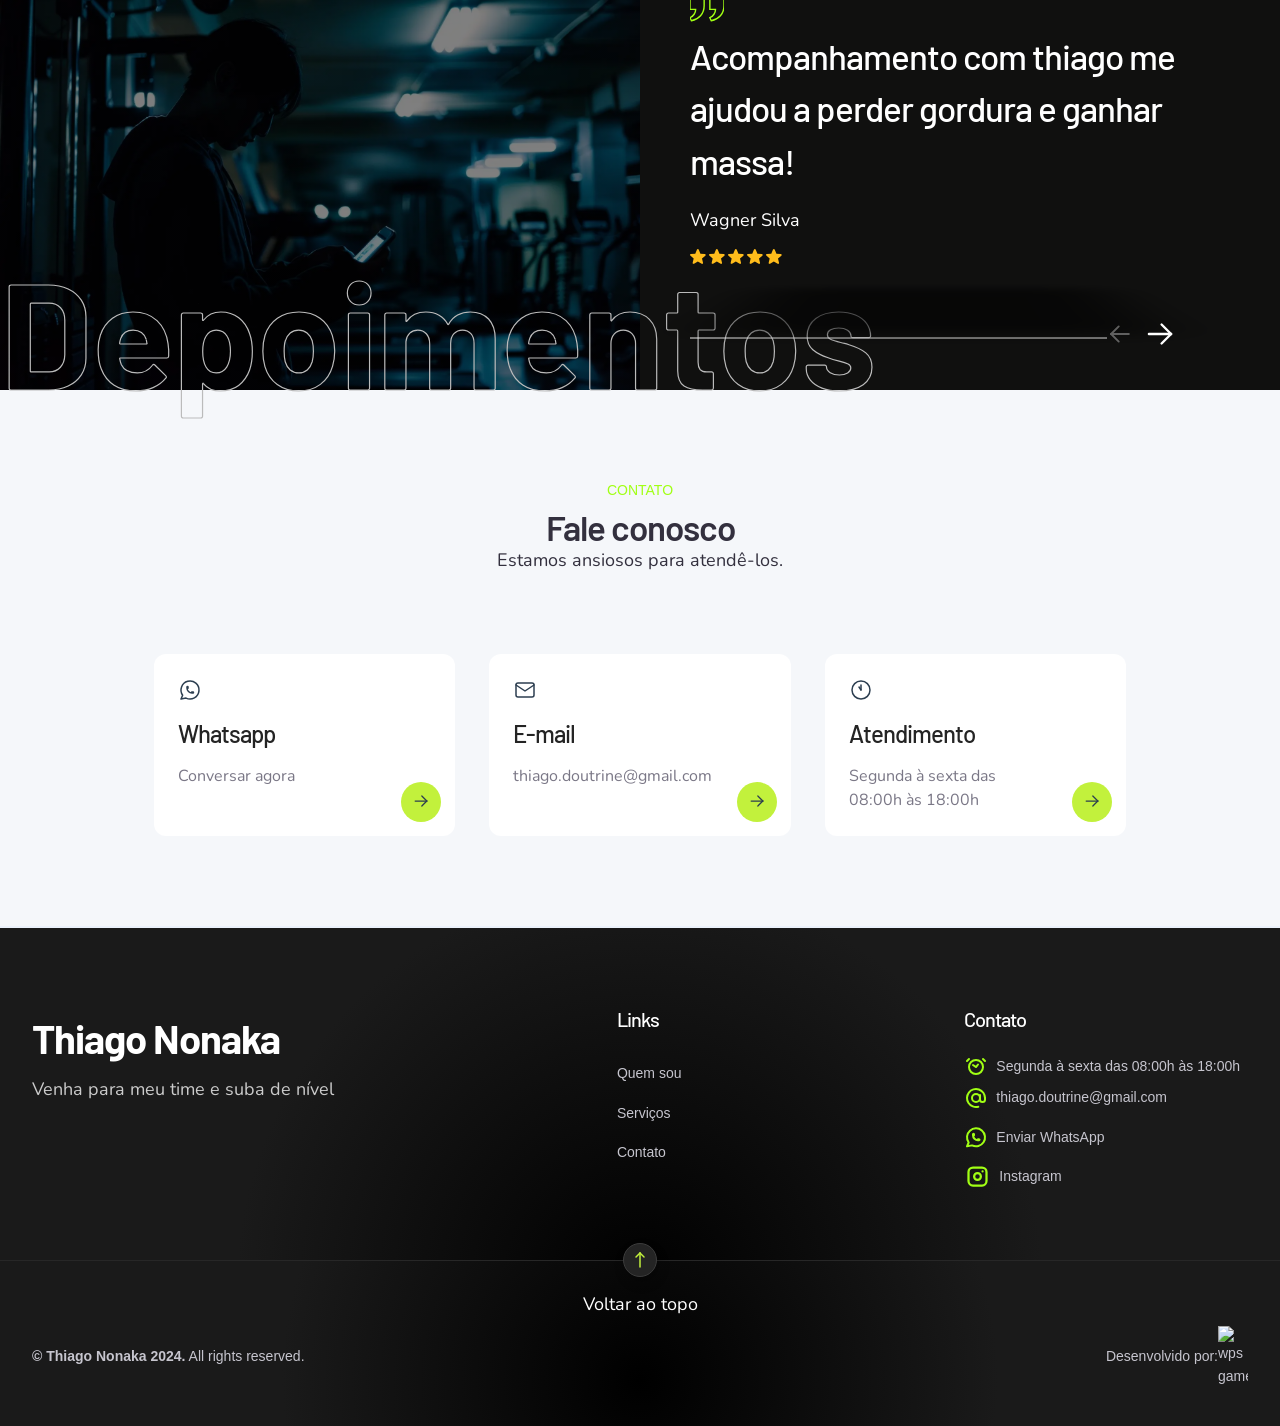
==== commit 00cce49f: "feat: images reduce" ====
--- a/index.html
+++ b/index.html
@@ -195,7 +195,7 @@
         </div>
 
         <div class="s-hero__image" data-aos="fade-down" data-aos-duration="1000">
-          <img src="img/hero.png" alt="thiago">
+          <img src="img/hero.webp" alt="thiago">
           <img src="img/selo.svg" class="selo" alt="selo" width="100px">
 
         </div>
@@ -289,7 +289,7 @@
         </div>
 
         <div class="s-about__image" data-aos="fade-down">
-          <img src="img/thiago.png" alt="Thiago Nonaka" loading="lazy">
+          <img src="img/thiago.webp" alt="Thiago Nonaka" loading="lazy">
           <img src="img/tag-agua.svg" class="tag-agua" alt="Thiago Nonaka" width="120px" loading="lazy">
           <img src="img/tag-kcal.svg" class="tag-kcal" alt="Thiago Nonaka" width="110px" loading="lazy">
 
@@ -340,8 +340,7 @@
           </ul>
 
           <a href="https://api.whatsapp.com/send?l=pt_BR&amp;phone=5511948756815&amp;text=Ol%C3%A1%2C%20encontrei%20seu%20site%20e%20gostaria%20de%20conversar%20sobre%20a%20consultoria%20mensal."
-            aria-label="link" target="_blank"
-            class="btn-price">Contratar</a>
+            aria-label="link" target="_blank" class="btn-price">Contratar</a>
 
         </div>
 
@@ -368,8 +367,7 @@
           </ul>
 
           <a href="https://api.whatsapp.com/send?l=pt_BR&amp;phone=5511948756815&amp;text=Ol%C3%A1%2C%20encontrei%20seu%20site%20e%20gostaria%20de%20conversar%20sobre%20a%20consultoria%20trimestral."
-            aria-label="link" target="_blank"
-            class="btn-price">Contratar</a>
+            aria-label="link" target="_blank" class="btn-price">Contratar</a>
 
         </div>
 
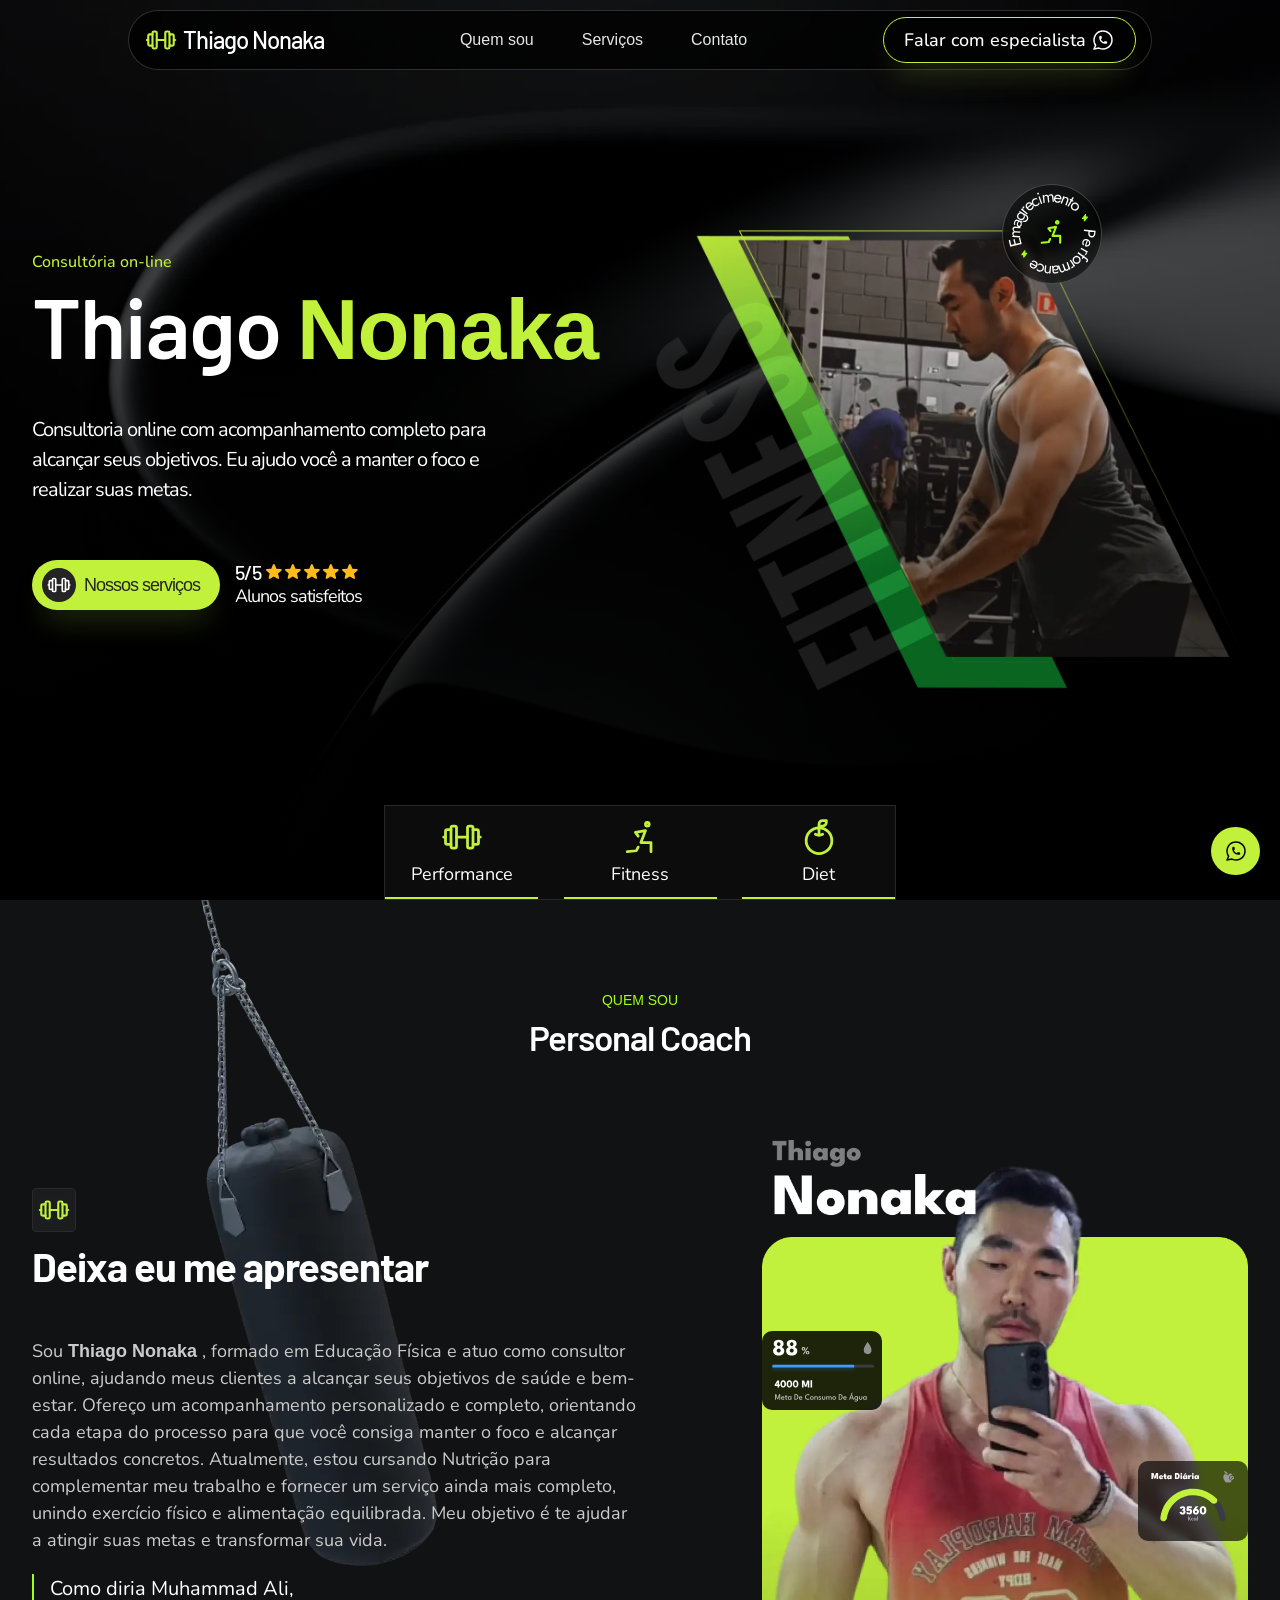
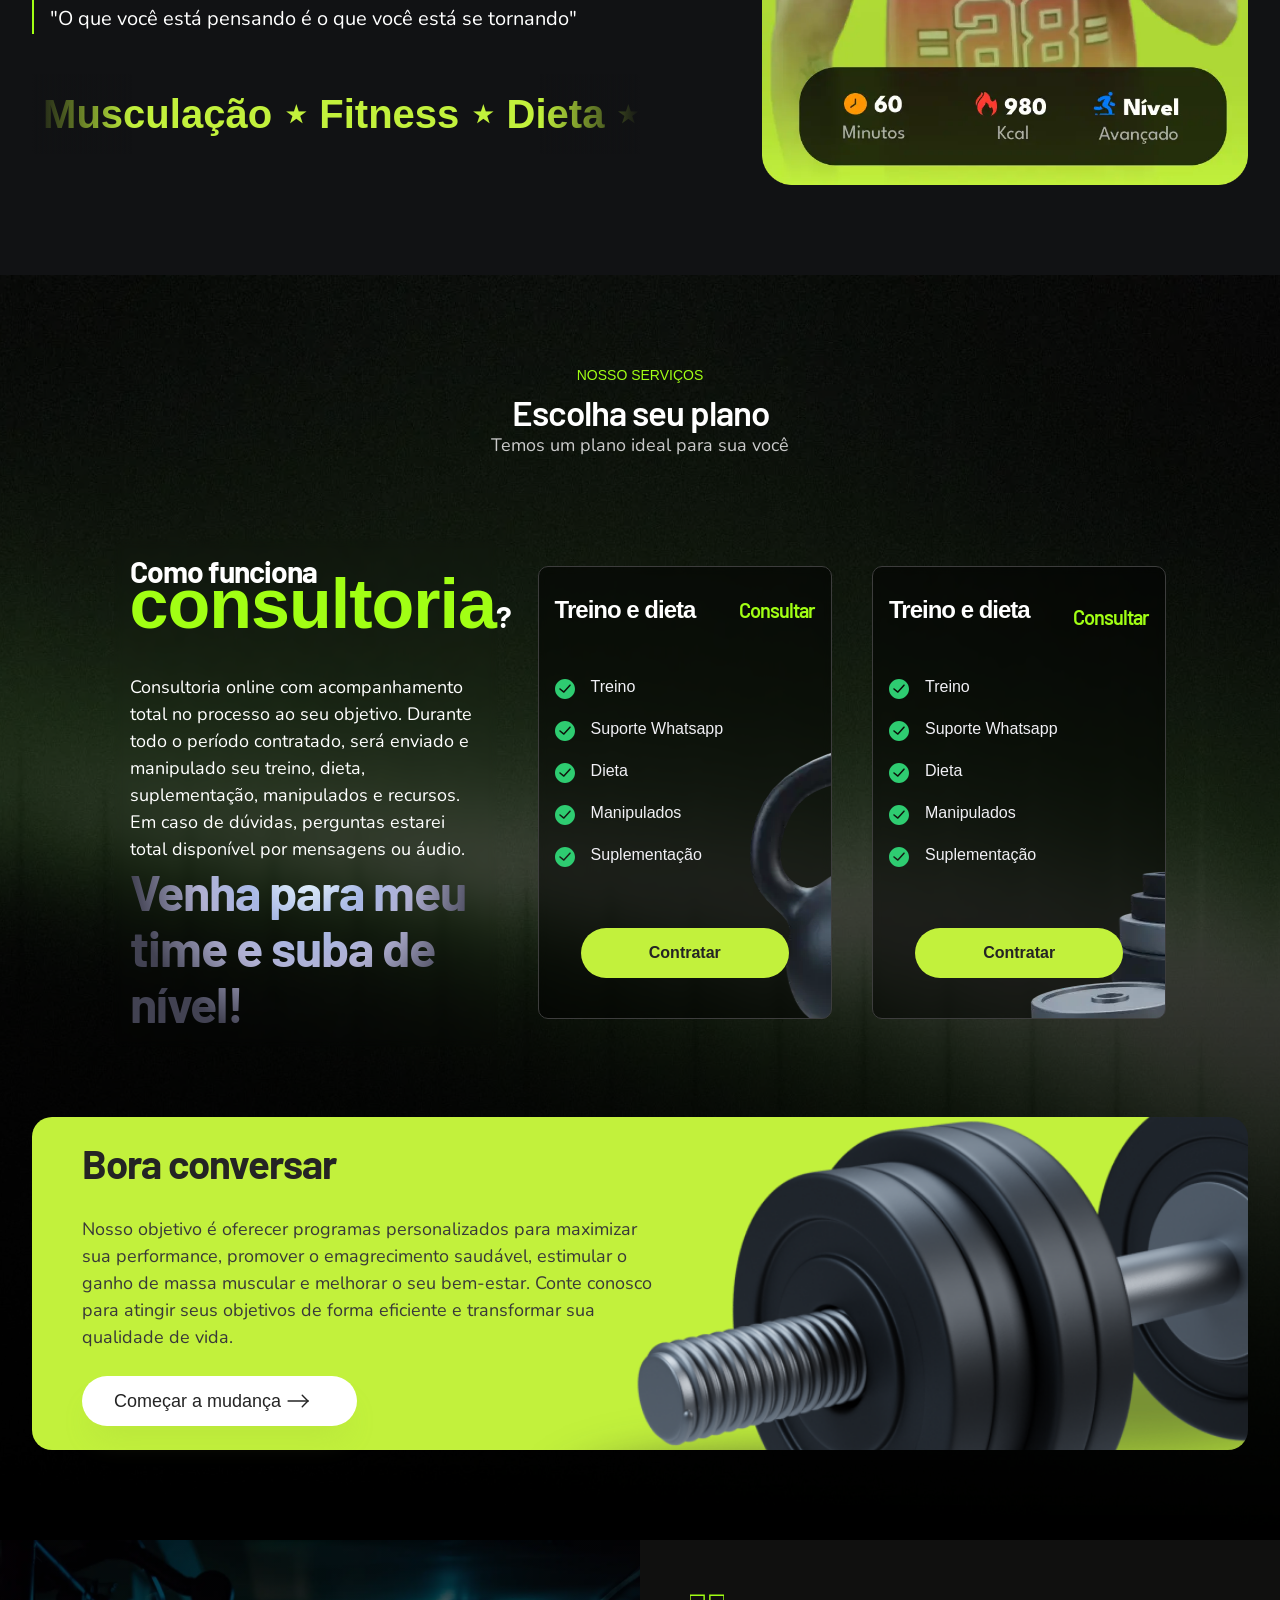
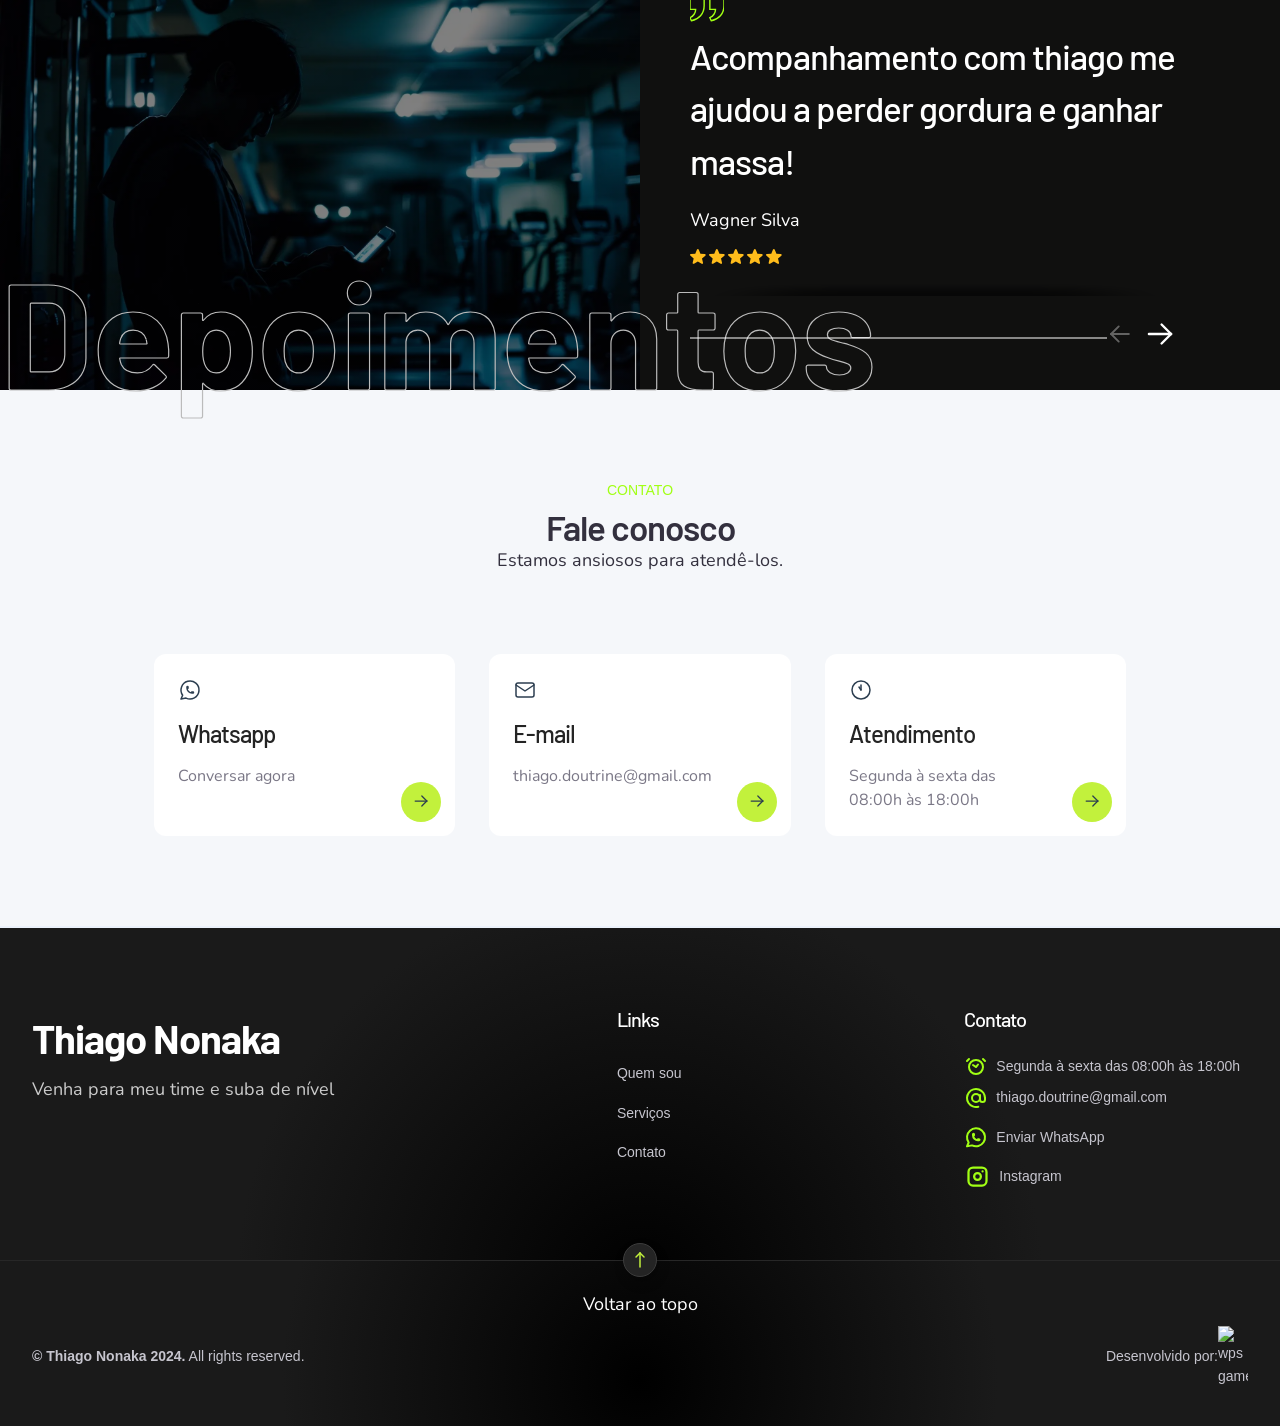
==== commit 396397d3: "fix: recomendado" ====
--- a/index.html
+++ b/index.html
@@ -345,7 +345,7 @@
         </div>
 
         <div class="box" data-aos="fade-down" data-aos-duration="1000">
-          <span class="badge">Recomendado</span>
+          <!-- <span class="badge">Recomendado</span> -->
           <div class="d-flex-price">
             <h3 class="color-light"><strong>Treino e dieta</strong> </h4>
               <div><span class="text-gray-light js-price-old"></span>
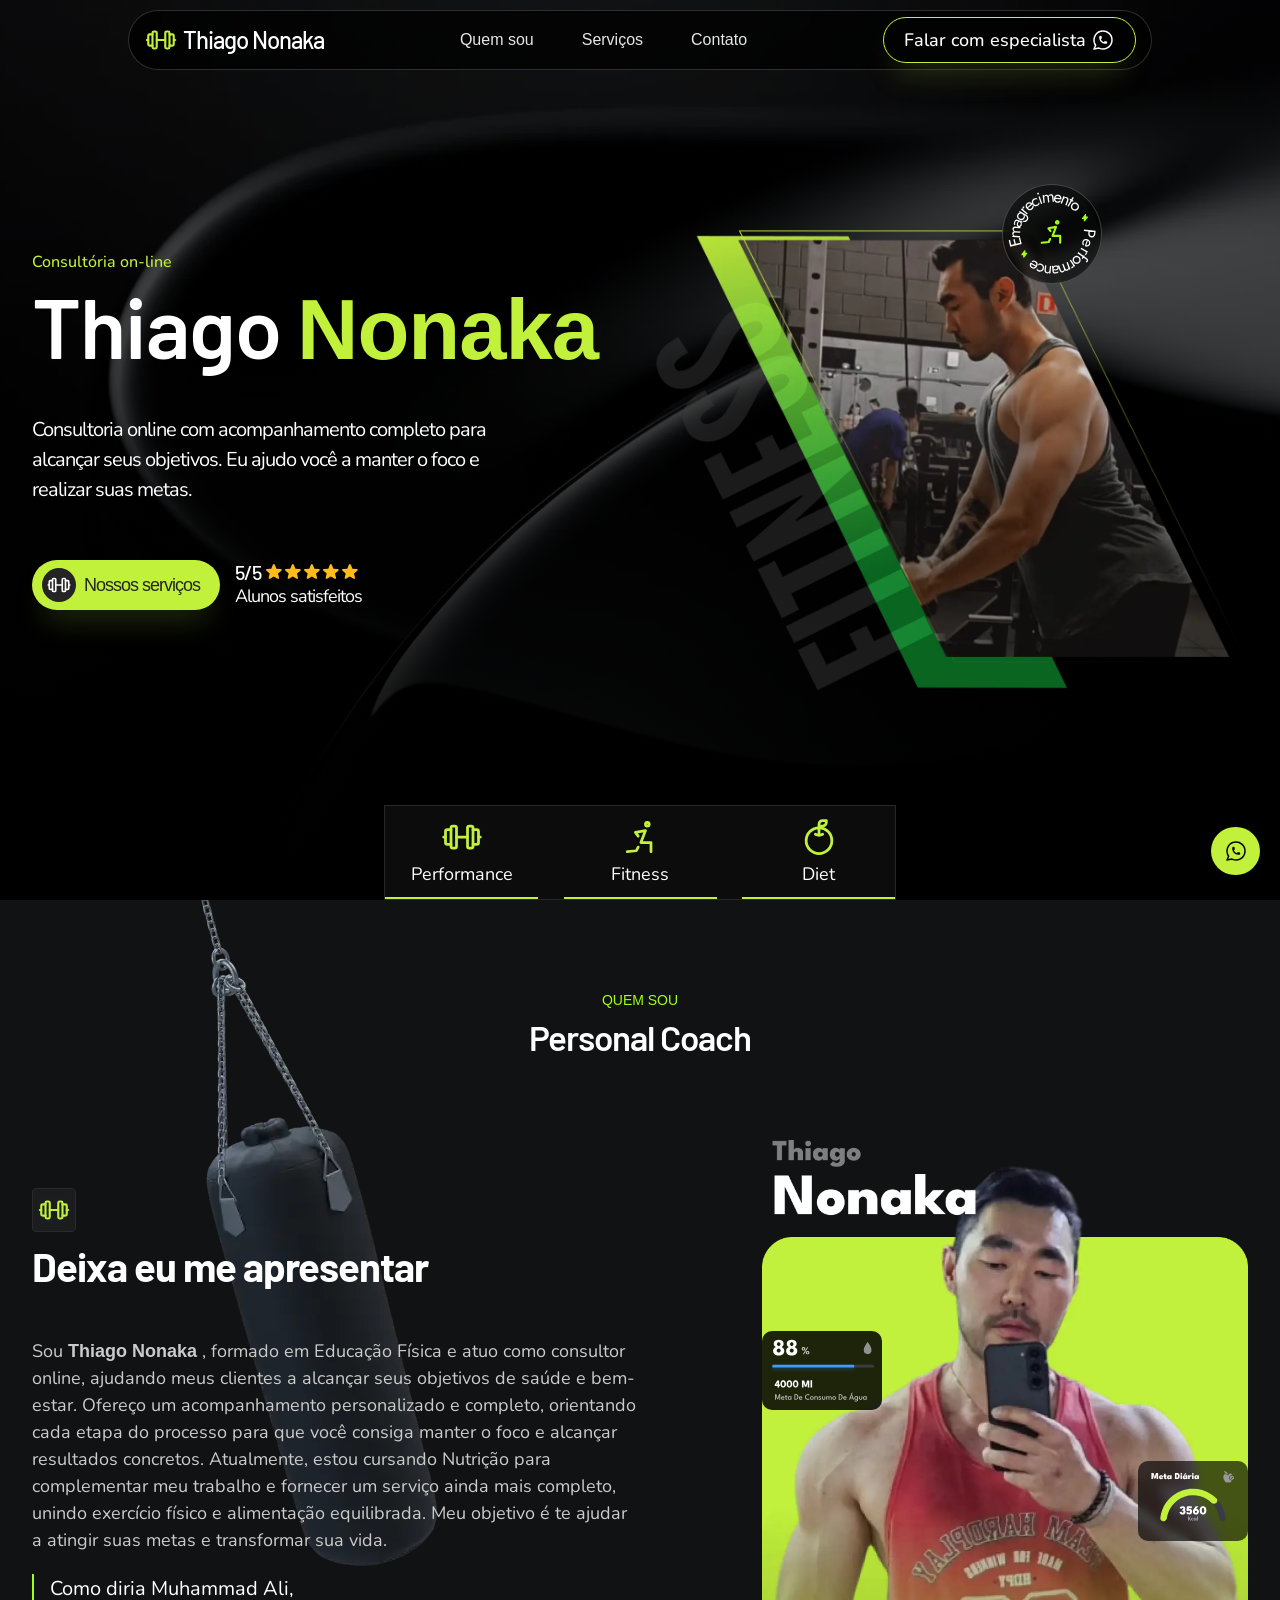
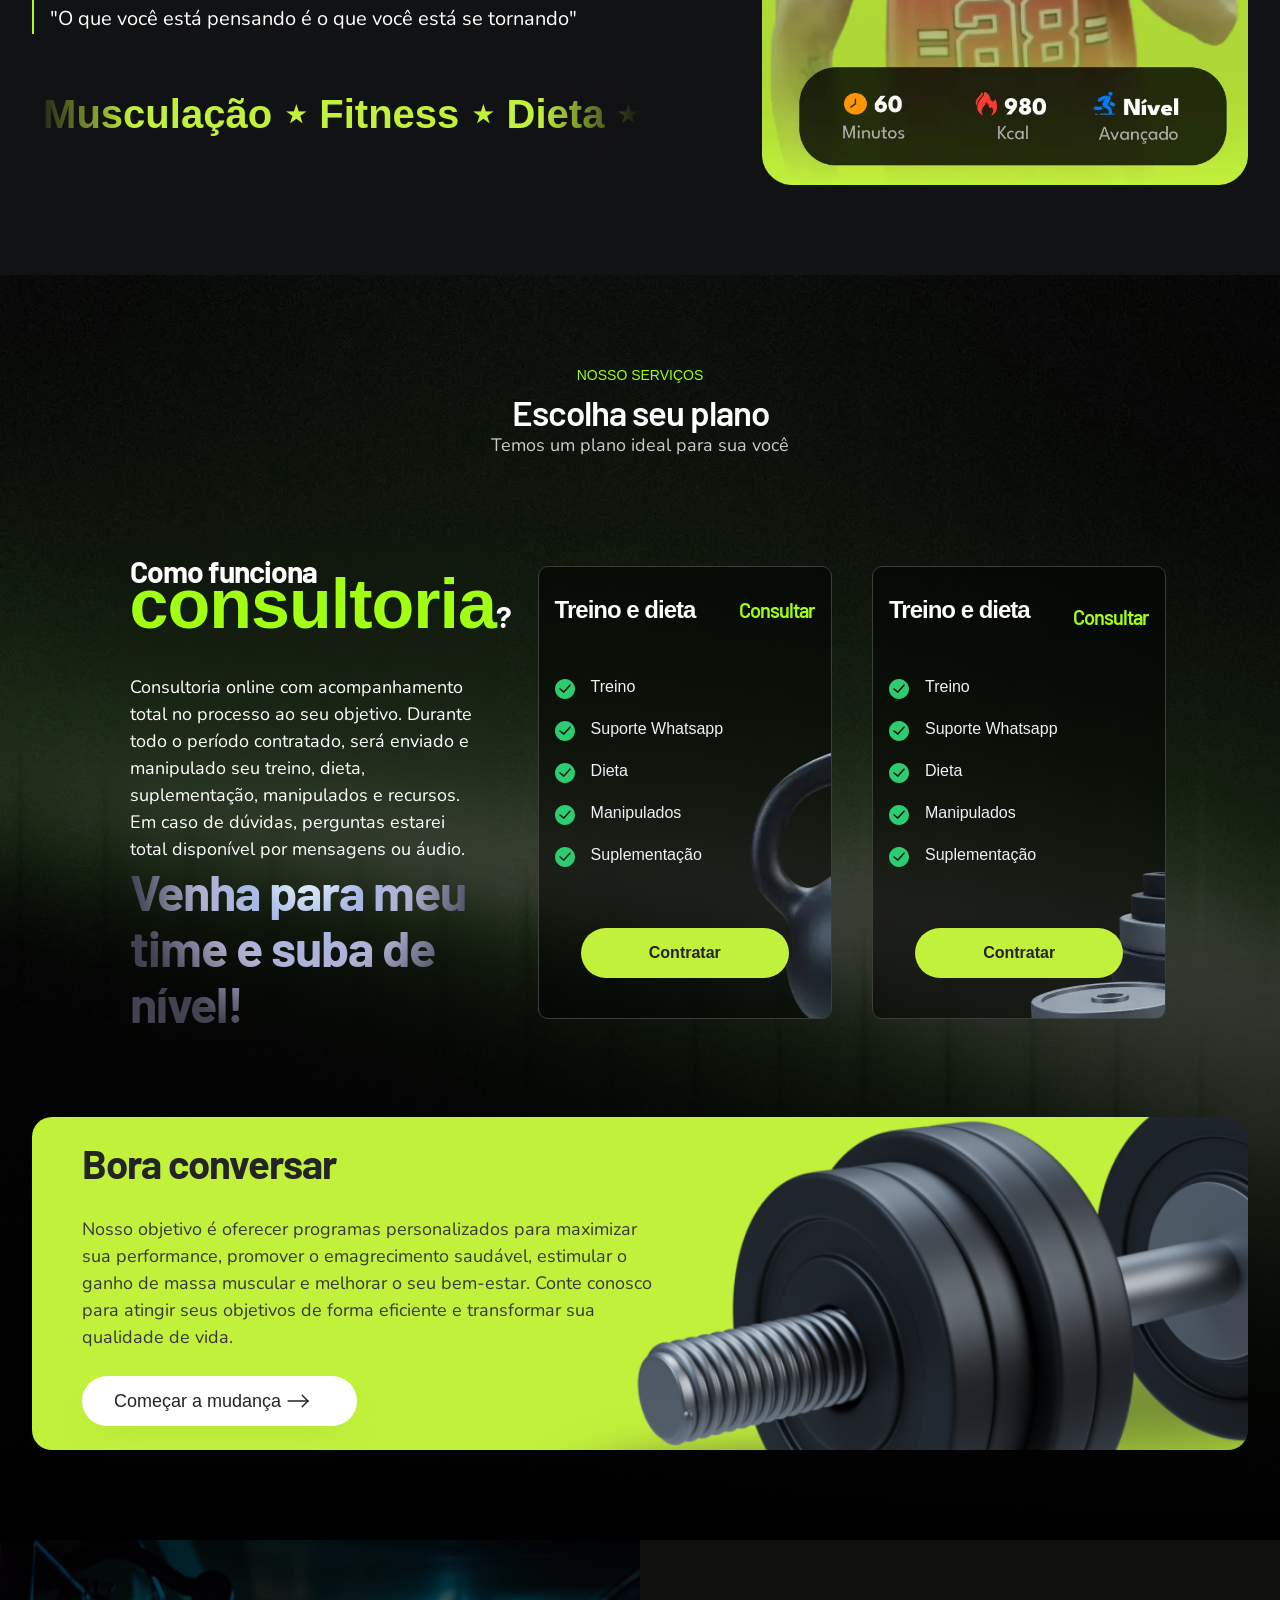
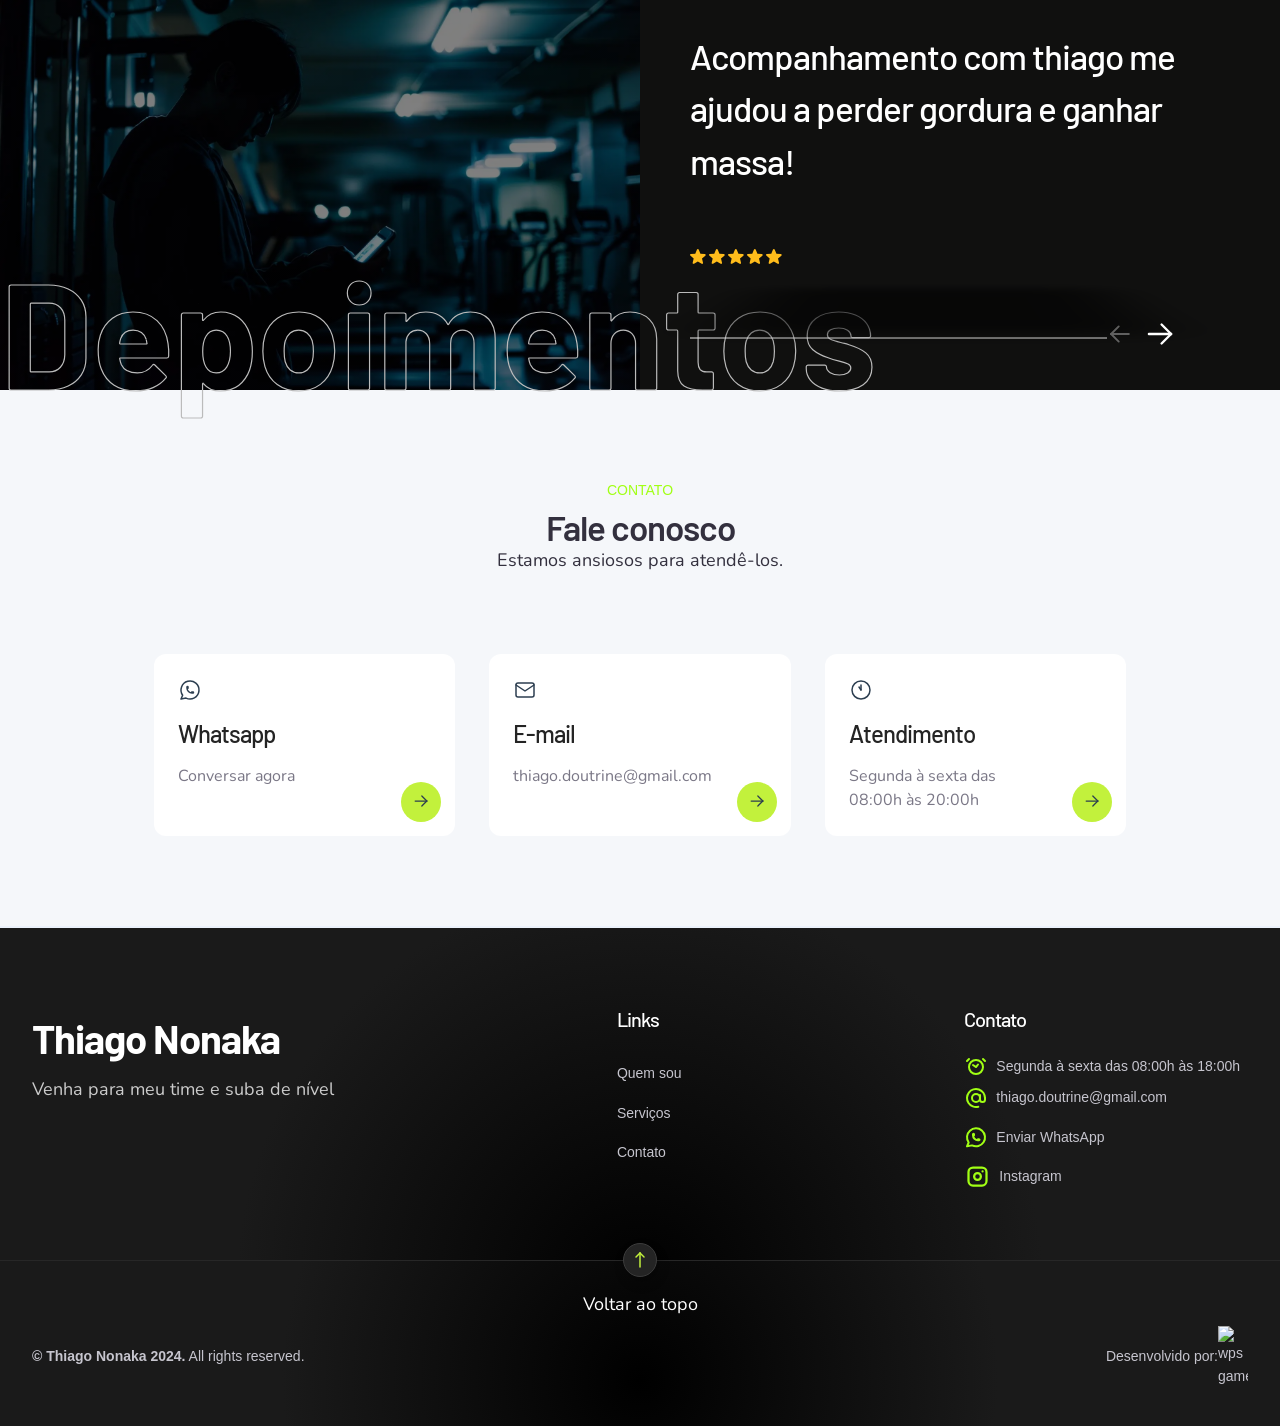
==== commit 37fda96d: "fix: horario" ====
--- a/index.html
+++ b/index.html
@@ -380,7 +380,8 @@
             saudável, estimular o ganho de massa muscular e melhorar o seu bem-estar. Conte conosco para atingir seus
             objetivos de forma eficiente e transformar sua qualidade de vida.</p>
 
-          <a aria-label="link" href="https://api.whatsapp.com/send?l=pt_BR&phone=5511996770608nova"
+          <a aria-label="link"
+            href="https://api.whatsapp.com/send?l=pt_BR&amp;phone=5511948756815&amp;text=Ol%C3%A1%2C%20encontrei%20seu%20site%20e%20gostaria%20de%20conversar%20sobre%20a%20consultoria"
             class="btn btn-primary btn-budget">Começar a mudança
             <svg xmlns="http://www.w3.org/2000/svg" class="icon icon-tabler icon-tabler-arrow-narrow-right" width="34"
               height="34" viewBox="0 0 24 24" stroke-width="1" stroke="currentColor" fill="none" stroke-linecap="round"
@@ -525,7 +526,7 @@
           </svg>
           <h3>Atendimento</h3>
           <p>
-            Segunda à sexta das 08:00h às 18:00h</p>
+            Segunda à sexta das 08:00h às 20:00h</p>
           <a href="mailto:thiago.doutrine@gmail.com" class="btn-contact">
             <svg xmlns="http://www.w3.org/2000/svg" class="icon icon-tabler icon-tabler-arrow-right" width="20"
               height="20" viewBox="0 0 24 24" stroke-width="1.5" stroke="#2c3e50" fill="none" stroke-linecap="round"
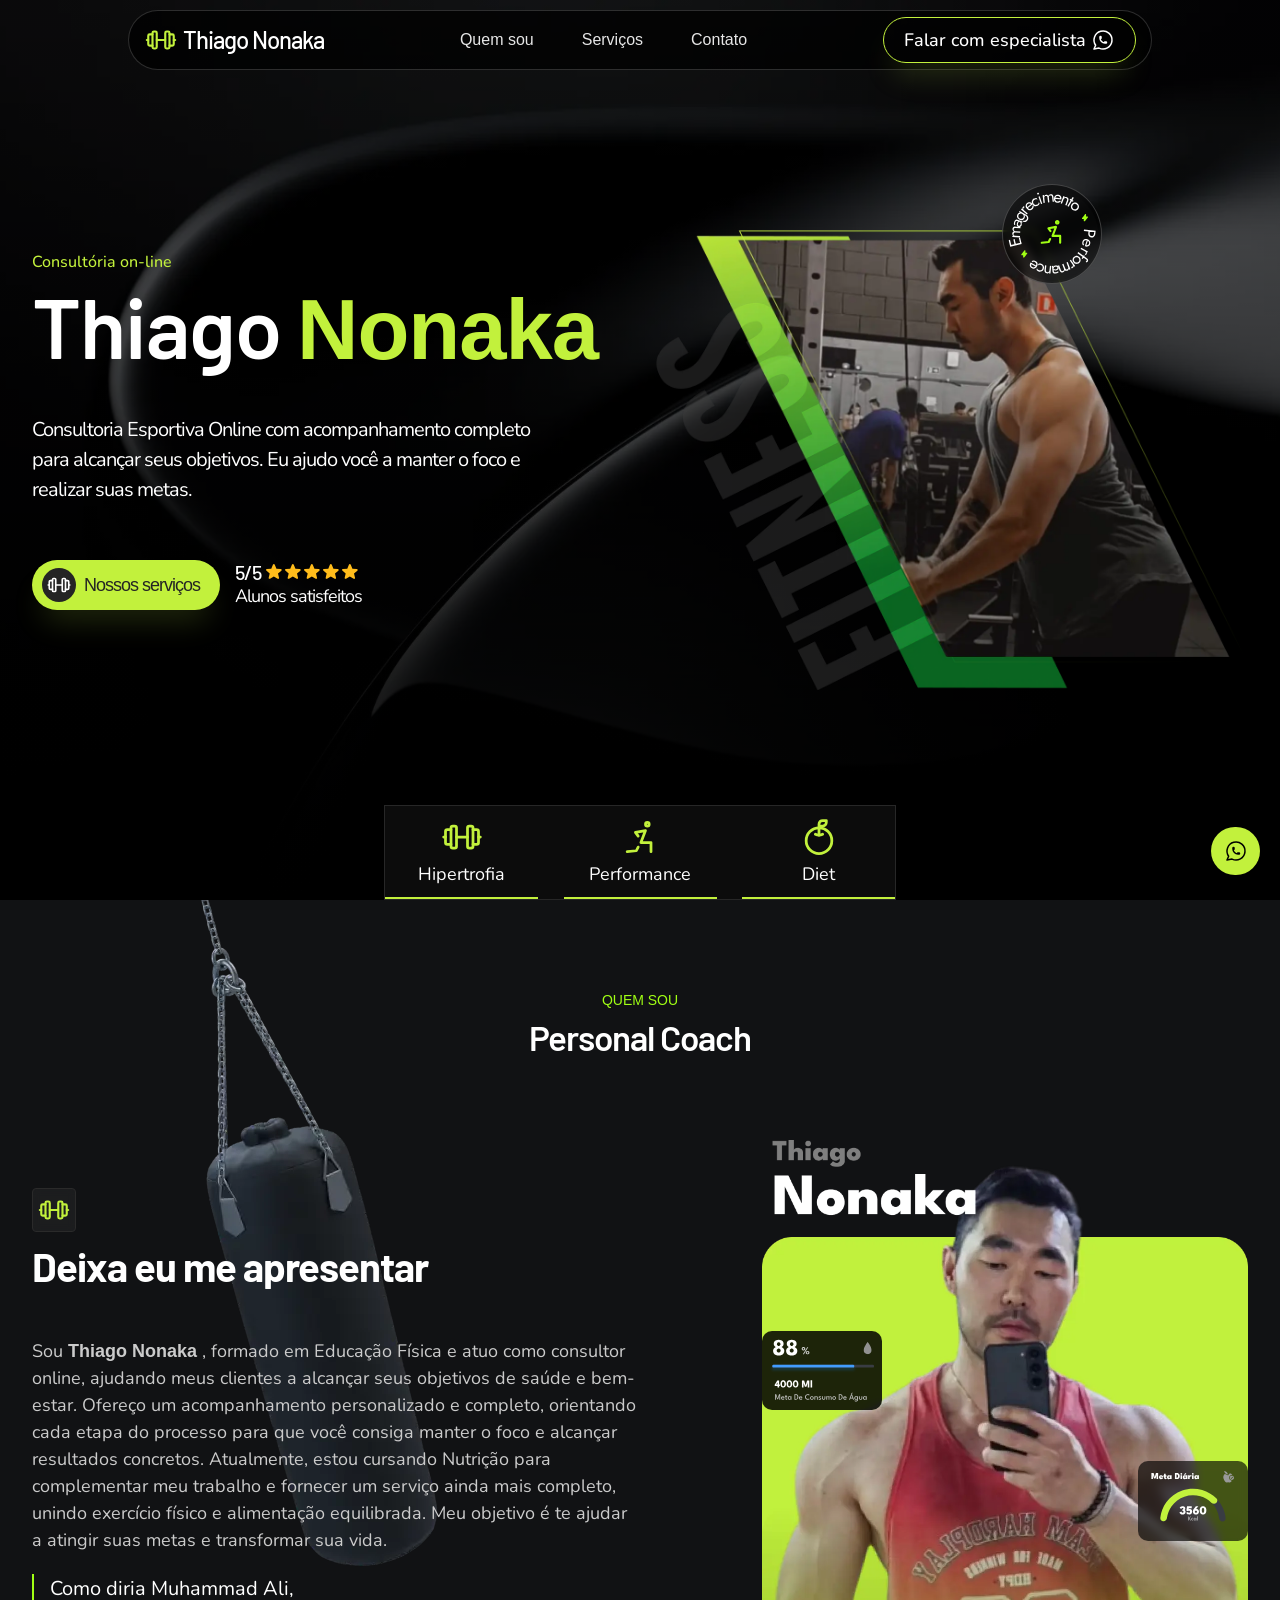
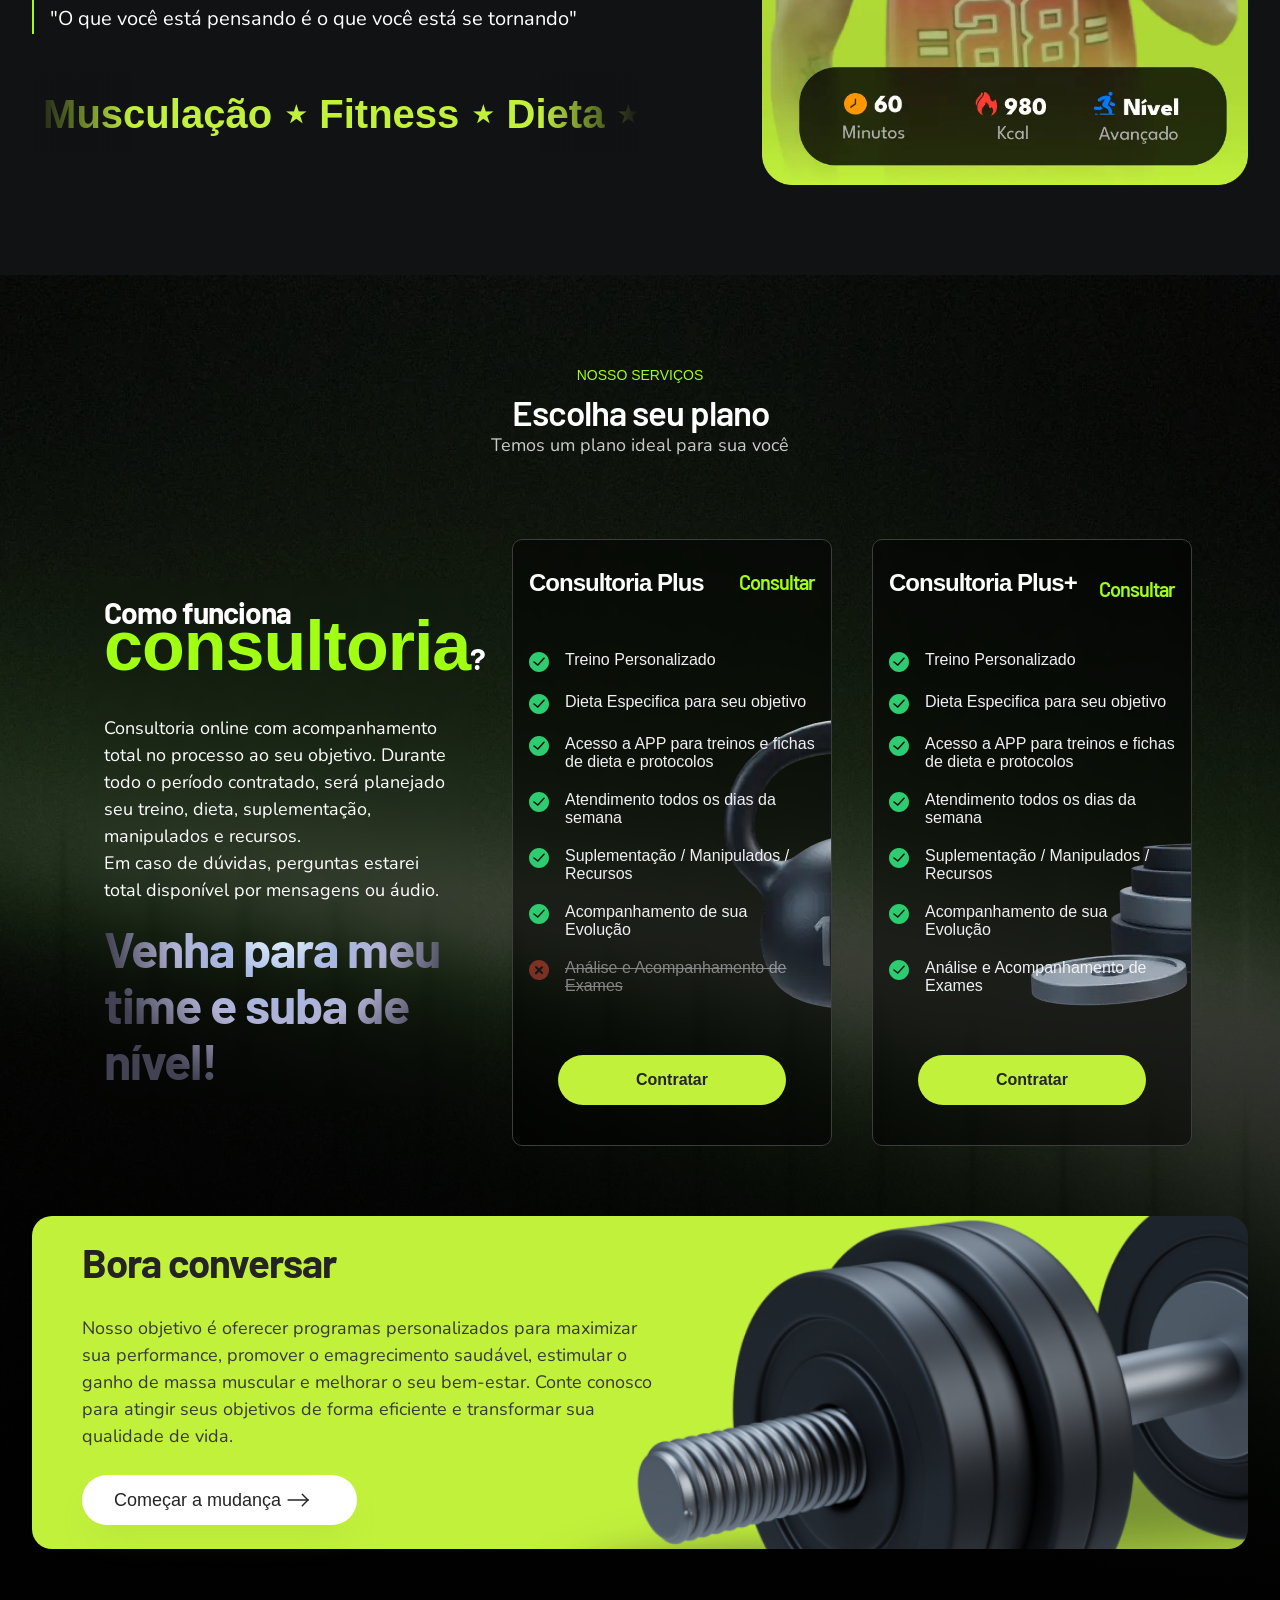
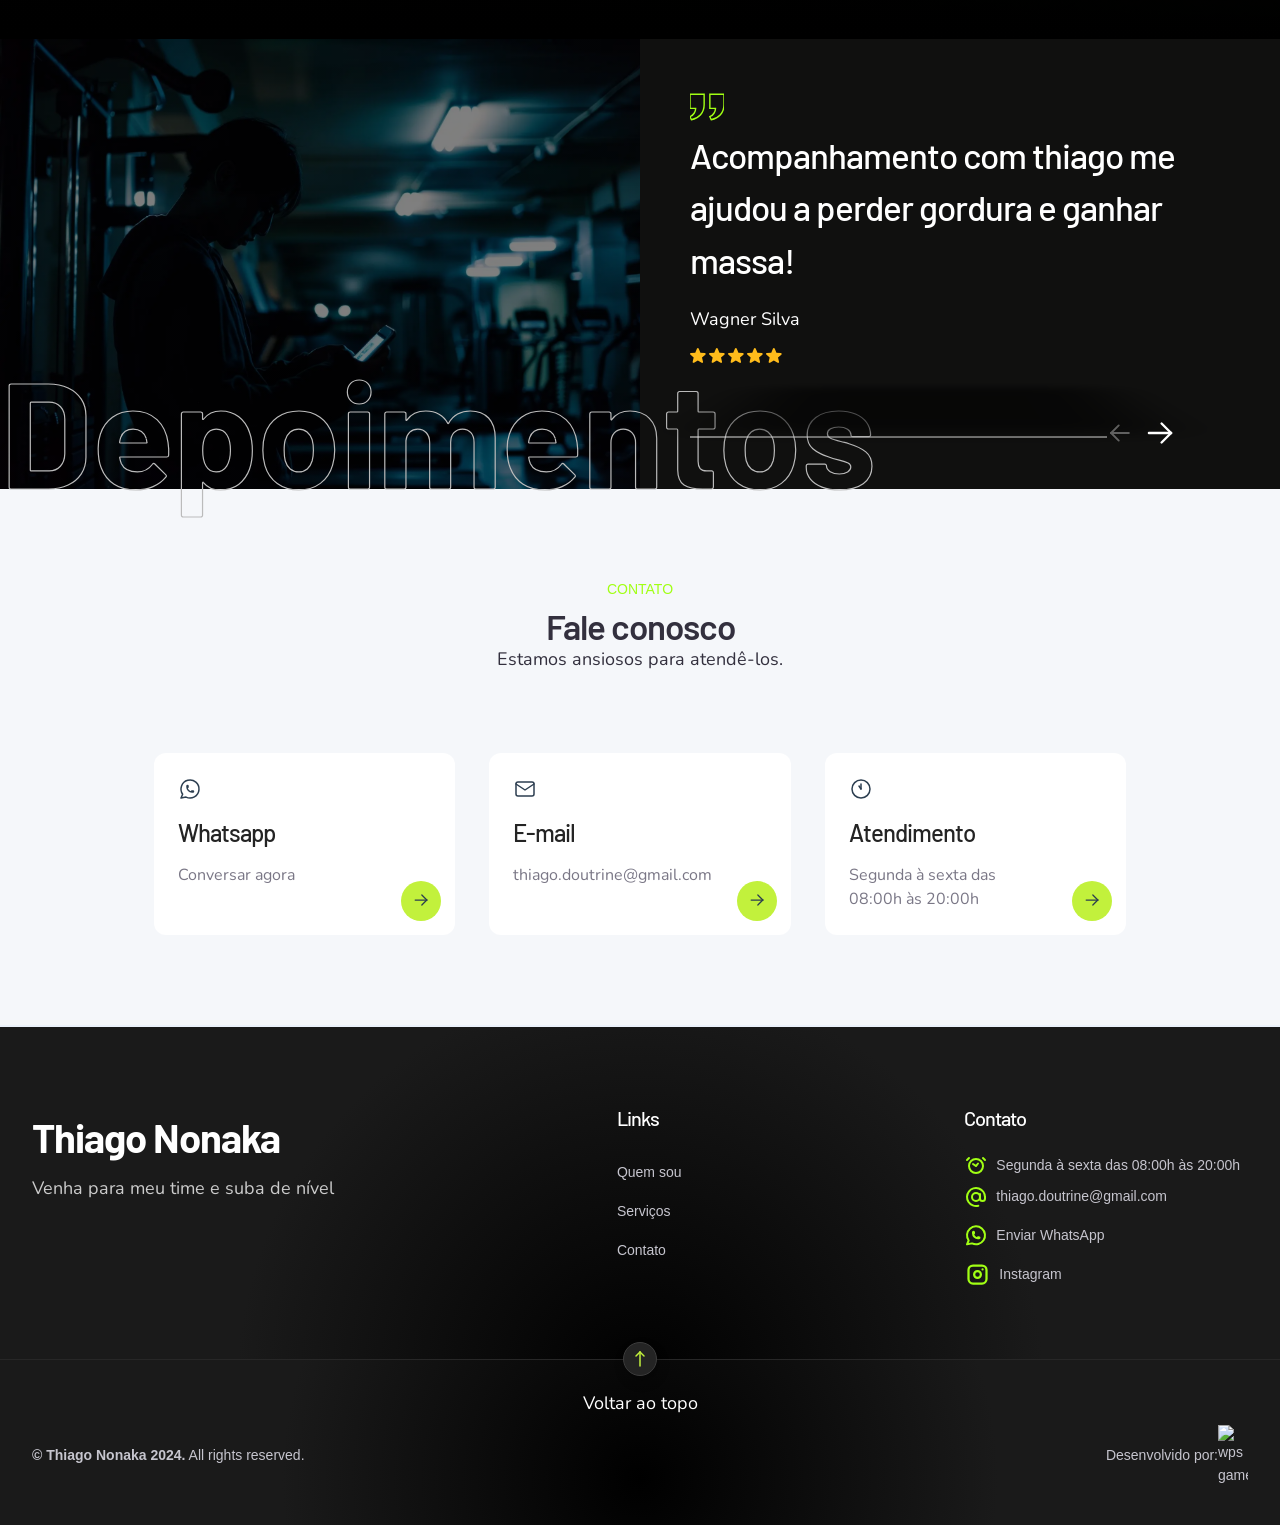
==== commit 844471ab: "feat: pwa kit" ====
--- a/index.html
+++ b/index.html
@@ -14,6 +14,8 @@
   <link rel="stylesheet" href="./css/plugins.css" />
   <link rel="stylesheet" href="./css/main.css" />
   <link rel="shortcut icon" href="favicon.svg">
+  <link rel="manifest" href="/manifest.json">
+  <meta name="theme-color" content="#c2f13c">
   <title>Thiago Nonaka</title>
 </head>
 
@@ -160,7 +162,8 @@
           <h1 class="title">
             Thiago <span class="color-green-light"> Nonaka</span>
             <p class="description">
-              Consultoria online com acompanhamento completo para alcançar seus objetivos. Eu ajudo você a manter o foco
+              Consultoria Esportiva Online com acompanhamento completo para alcançar seus objetivos. Eu ajudo você a
+              manter o foco
               e realizar suas metas.
             </p>
 
@@ -214,7 +217,7 @@
             <path d="M18 8h2a1 1 0 0 1 1 1v6a1 1 0 0 1 -1 1h-2" />
             <path d="M22 12h-1" />
           </svg>
-          <p class="infos__description">Performance</p>
+          <p class="infos__description">Hipertrofia</p>
         </li>
 
         <li>
@@ -226,7 +229,7 @@
             <path d="M5 20l5 -.5l1 -2" />
             <path d="M18 20v-5h-5.5l2.5 -6.5l-5.5 1l1.5 2" />
           </svg>
-          <p class="infos__description">Fitness</p>
+          <p class="infos__description">Performance</p>
         </li>
 
         <li>
@@ -311,7 +314,7 @@
           <h2 class="s-service-title color-light">Como funciona <span>consultoria</span>? </h2>
           <p class="color-light">Consultoria online com acompanhamento total no processo ao seu objetivo. Durante todo o
             período contratado,
-            será enviado e manipulado seu treino, dieta, suplementação, manipulados e recursos.</p>
+            será planejado seu treino, dieta, suplementação, manipulados e recursos.</p>
 
           <p class="color-light">Em caso de dúvidas, perguntas estarei total disponível por mensagens ou áudio.</p>
 
@@ -323,20 +326,30 @@
         <div class="box" data-aos="fade-down" data-aos-duration="1000">
 
           <div class="d-flex-price">
-            <h3 class="color-light"><strong>Treino e dieta</strong> </h4>
+            <h3 class="color-light"><strong>Consultoria Plus</strong> </h4>
               <h4 class="price js-normal"> Carregando...</h4>
           </div>
 
           <ul>
-            <li><img loading="lazy" src="img/check.svg" width="20" height="22px" alt="check" />Treino
-            </li>
-            <li><img loading="lazy" src="img/check.svg" width="20" height="22px" alt="check" />Suporte Whatsapp
-            </li>
-            <li><img loading="lazy" src="img/check.svg" width="20" height="22px" alt="check" /> Dieta
-            </li>
-            <li><img loading="lazy" src="img/check.svg" width="20" height="22px" alt="check" />Manipulados</li>
-            <li><img loading="lazy" src="img/check.svg" width="20" height="22px" alt="check" />Suplementação</li>
-
+            <li><img loading="lazy" src="img/check.svg" width="20" height="22px" alt="check" />Treino Personalizado
+            </li>
+            <li><img loading="lazy" src="img/check.svg" width="20" height="22px" alt="check" />Dieta Especifica para seu
+              objetivo
+            </li>
+            <li><img loading="lazy" src="img/check.svg" width="20" height="22px" alt="check" />Acesso a APP para treinos
+              e fichas de dieta e protocolos
+            </li>
+            <li><img loading="lazy" src="img/check.svg" width="20" height="22px" alt="check" />Atendimento todos os dias
+              da semana
+            </li>
+            <li><img loading="lazy" src="img/check.svg" width="20" height="22px" alt="check" />Suplementação /
+              Manipulados / Recursos</li>
+            <li><img loading="lazy" src="img/check.svg" width="20" height="22px" alt="check" />Acompanhamento de sua
+              Evolução</li>
+            <li class="text-cancel"><img loading="lazy" src="img/cancel.svg" width="20" height="22px"
+                alt="check" />Análise e Acompanhamento
+              de Exames
+            </li>
           </ul>
 
           <a href="https://api.whatsapp.com/send?l=pt_BR&amp;phone=5511948756815&amp;text=Ol%C3%A1%2C%20encontrei%20seu%20site%20e%20gostaria%20de%20conversar%20sobre%20a%20consultoria%20mensal."
@@ -347,7 +360,7 @@
         <div class="box" data-aos="fade-down" data-aos-duration="1000">
           <!-- <span class="badge">Recomendado</span> -->
           <div class="d-flex-price">
-            <h3 class="color-light"><strong>Treino e dieta</strong> </h4>
+            <h3 class="color-light"><strong>Consultoria Plus+</strong> </h4>
               <div><span class="text-gray-light js-price-old"></span>
                 <p class="text-gray-light js-desconto"></p>
                 <h4 class="price js-premium"> Carregando...</h4>
@@ -356,14 +369,24 @@
           </div>
 
           <ul>
-            <li><img loading="lazy" src="img/check.svg" width="20" height="22px" alt="check" />Treino
-            </li>
-            <li><img loading="lazy" src="img/check.svg" width="20" height="22px" alt="check" />Suporte Whatsapp
-            </li>
-            <li><img loading="lazy" src="img/check.svg" width="20" height="22px" alt="check" /> Dieta
-            </li>
-            <li><img loading="lazy" src="img/check.svg" width="20" height="22px" alt="check" />Manipulados</li>
-            <li><img loading="lazy" src="img/check.svg" width="20" height="22px" alt="check" />Suplementação</li>
+            <li><img loading="lazy" src="img/check.svg" width="20" height="22px" alt="check" />Treino Personalizado
+            </li>
+            <li><img loading="lazy" src="img/check.svg" width="20" height="22px" alt="check" />Dieta Especifica para seu
+              objetivo
+            </li>
+            <li><img loading="lazy" src="img/check.svg" width="20" height="22px" alt="check" />Acesso a APP para treinos
+              e fichas de dieta e protocolos
+            </li>
+            <li><img loading="lazy" src="img/check.svg" width="20" height="22px" alt="check" />Atendimento todos os dias
+              da semana
+            </li>
+            <li><img loading="lazy" src="img/check.svg" width="20" height="22px" alt="check" />Suplementação /
+              Manipulados / Recursos</li>
+            <li><img loading="lazy" src="img/check.svg" width="20" height="22px" alt="check" />Acompanhamento de sua
+              Evolução</li>
+            <li><img loading="lazy" src="img/check.svg" width="20" height="22px" alt="check" />Análise e Acompanhamento
+              de Exames
+            </li>
           </ul>
 
           <a href="https://api.whatsapp.com/send?l=pt_BR&amp;phone=5511948756815&amp;text=Ol%C3%A1%2C%20encontrei%20seu%20site%20e%20gostaria%20de%20conversar%20sobre%20a%20consultoria%20trimestral."
@@ -573,7 +596,7 @@
                 <img src="img/icon-clock.svg" alt="icone relogio">
               </span>
 
-              <span> Segunda à sexta das 08:00h às 18:00h</span>
+              <span> Segunda à sexta das 08:00h às 20:00h</span>
 
             </li>
             <li>
--- a/css/main.css
+++ b/css/main.css
@@ -1 +1 @@
-*{margin:0;padding:0;list-style-type:none;list-style:none;text-decoration:none;outline:none;border:none;-webkit-box-sizing:border-box;box-sizing:border-box;font-family:"Inter",sans-serif}img{max-width:100%;display:block}html{font-size:62.5%;overflow-x:hidden}body{overflow-x:hidden}button{background-color:rgba(0,0,0,0);cursor:pointer}.container{width:100%;max-width:124.6rem;padding:0 15px;margin:0 auto}.d-flex{display:-webkit-box;display:-ms-flexbox;display:flex}.logo{display:-webkit-box;display:-ms-flexbox;display:flex;-webkit-box-align:center;-ms-flex-align:center;align-items:center}.between{-webkit-box-pack:justify;-ms-flex-pack:justify;justify-content:space-between}.text-center{text-align:center}.align-center{-webkit-box-align:center;-ms-flex-align:center;align-items:center}.color-green-light{color:#c2f13c}.text-dark{color:#33303e}.text-gray-light{color:#cbcbcb}.color-light{color:#fff}.text-cancel{color:#ced7e1}.btn-whats{display:none;position:fixed;bottom:25px;right:20px;background-color:#c2f13c;padding:12px 12px 10px 13px;border-radius:50px;z-index:10;-webkit-box-shadow:5px 1px 15px 2px rgba(0,0,0,.26);box-shadow:5px 1px 15px 2px rgba(0,0,0,.26)}.mt-1{margin-top:.25rem}.mt-2{margin-top:.5rem}.mt-3{margin-top:1rem}.mt-4{margin-top:1.5rem}.mt-5{margin-top:3rem}.mr-1{margin-right:.25rem}.mr-2{margin-right:.5rem}.mr-3{margin-right:1rem}.mr-4{margin-right:1.5rem}.mr-5{margin-right:3rem}.mb-1{margin-bottom:.25rem}.mb-2{margin-bottom:.5rem}.mb-3{margin-bottom:1rem}.mb-4{margin-bottom:1.5rem}.mb-5{margin-bottom:3rem}.ml-1{margin-left:.25rem}.ml-2{margin-left:.5rem}.ml-3{margin-left:1rem}.ml-4{margin-left:1.5rem}.ml-5{margin-left:3rem}.pt-1{padding-top:.25rem}.pt-2{padding-top:.5rem}.pt-3{padding-top:1rem}.pt-4{padding-top:1.5rem}.pt-5{padding-top:3rem}.pr-1{padding-right:.25rem}.pr-2{padding-right:.5rem}.pr-3{padding-right:1rem}.pr-4{padding-right:1.5rem}.pr-5{padding-right:3rem}.pb-1{padding-bottom:.25rem}.pb-2{padding-bottom:.5rem}.pb-3{padding-bottom:1rem}.pb-4{padding-bottom:1.5rem}.pb-5{padding-bottom:3rem}.pl-1{padding-left:.25rem}.pl-2{padding-left:.5rem}.pl-3{padding-left:1rem}.pl-4{padding-left:1.5rem}.pl-5{padding-left:3rem}.mx-auto{margin-left:auto;margin-right:auto}.my-auto{margin-top:auto;margin-bottom:auto}.gradient__text-dark{background-clip:text;-webkit-background-clip:text;-webkit-text-fill-color:rgba(0,0,0,0);background-image:radial-gradient(50% 108% at 50% 0, #ecfbff 5%, #a8b8e6 35%, #b0b0d2 62%, transparent 100%);background-color:#424252}.marquee{position:relative;width:100vw;max-width:100%;height:80px;overflow-x:hidden;display:-webkit-box;display:-ms-flexbox;display:flex;-webkit-box-align:center;-ms-flex-align:center;align-items:center;font-size:4rem;font-weight:700;color:#c2f13c;margin-top:40px}.marquee::after{right:0;top:0;-webkit-transform:rotateZ(180deg);transform:rotateZ(180deg);background:-webkit-gradient(linear, left top, right top, from(#111214), to(rgba(255, 255, 255, 0)));background:linear-gradient(to right, #111214 0%, rgba(255, 255, 255, 0) 100%);content:"";height:80px;position:absolute;width:100px;z-index:2}.marquee::before{left:0;top:0;background:-webkit-gradient(linear, left top, right top, from(#111214), to(rgba(255, 255, 255, 0)));background:linear-gradient(to right, #111214 0%, rgba(255, 255, 255, 0) 100%);content:"";height:80px;position:absolute;width:100px;z-index:2}.track{position:absolute;white-space:nowrap;will-change:transform;-webkit-animation:marquee 32s linear infinite;animation:marquee 32s linear infinite}@-webkit-keyframes marquee{from{-webkit-transform:translateX(0);transform:translateX(0)}to{-webkit-transform:translateX(-50%);transform:translateX(-50%)}}@keyframes marquee{from{-webkit-transform:translateX(0);transform:translateX(0)}to{-webkit-transform:translateX(-50%);transform:translateX(-50%)}}h1{font-weight:600;font-size:6.4rem}h2{font-weight:bold;font-size:4rem}h3{font-size:2.4rem;line-height:150%}h4{font-size:2rem;line-height:112%}h1,h2{line-height:112%;letter-spacing:-1px}h3,h4{font-weight:500;letter-spacing:-1px}h1,h2,h3,h4{font-family:"Barlow",sans-serif;color:#242424}p{font-weight:400;font-size:1.8rem;line-height:150%;color:#33303e;font-family:"Nunito",sans-serif}.subtitle{color:#a1ff14;display:table;font-size:1.4rem;font-weight:500;padding:2px 15px;border-radius:25px;margin:0 auto;text-transform:uppercase}.title-section{font-weight:600;font-size:3.5rem;text-align:center;margin-top:8px}.btn-primary,.btn-secondary{font-family:"Montserrat",sans-serif;border-radius:34px;padding:0 2rem 0 1rem;font-size:1.8rem;line-height:5rem;font-weight:500;-webkit-box-shadow:rgba(157,191,59,.2196078431) 0px 20px 30px -10px;box-shadow:rgba(157,191,59,.2196078431) 0px 20px 30px -10px}.btn-primary{background-color:#c2f13c;font-weight:500;color:#2b2b2b;-webkit-transition:background-color .3s;transition:background-color .3s;color:#242424}.btn-primary:hover{background-color:#a1ff14}.btn-secondary{font-family:"Nunito",sans-serif;background-color:rgba(0,0,0,0);color:#fff;-webkit-transition:all .3s ease-in;transition:all .3s ease-in;border:1px solid #c2f13c}.btn-secondary:hover{background-color:#c2f13c;color:#242424}@media(max-width: 500px){.btn-primary{line-height:.8rem;height:45px;padding:0 2rem;font-size:1.5rem}}header{position:fixed;top:0;left:0;width:80%;margin-top:10px;border-radius:50px;height:6rem;display:-webkit-box;display:-ms-flexbox;display:flex;z-index:12;border:1px solid rgba(255,255,255,.168627451);background-color:rgba(0,0,0,.733);left:10%}header .container{display:-webkit-box;display:-ms-flexbox;display:flex;-webkit-box-orient:vertical;-webkit-box-direction:normal;-ms-flex-direction:center;flex-direction:center;-webkit-box-align:center;-ms-flex-align:center;align-items:center;-webkit-box-pack:justify;-ms-flex-pack:justify;justify-content:space-between}header .btn-secondary{padding:1rem 2rem;line-height:0}header nav{display:-webkit-box;display:-ms-flexbox;display:flex;-webkit-box-align:center;-ms-flex-align:center;align-items:center}header nav ul{display:-webkit-box;display:-ms-flexbox;display:flex;-webkit-box-align:center;-ms-flex-align:center;align-items:center}header nav ul li{display:-webkit-box;display:-ms-flexbox;display:flex}header nav ul li img{margin-left:1.2rem}header nav ul li:not(:first-child){margin-left:4.8rem}header nav ul li a{font-family:"Inter",sans-serif;font-weight:500;font-size:1.6rem;line-height:125%;color:#fff;opacity:.9;-webkit-transition:color .3s;transition:color .3s}header nav ul li a:hover{color:#c2f13c}@media(max-width: 1024px){header nav ul li:not(:first-child){margin-left:2.8rem}}@media(max-width: 840px){header{height:6rem;display:-webkit-box;display:-ms-flexbox;display:flex;-webkit-box-align:center;-ms-flex-align:center;align-items:center}header nav ul{display:none}header .dots{display:block}header .btn-secondary{display:none}}.menu-mobile{background:#c2f13c;border-radius:8px;width:100%;height:10vh;position:fixed;right:0;bottom:0;z-index:12;display:none;-webkit-box-shadow:5px 1px 15px 2px rgba(0,0,0,.26);box-shadow:5px 1px 15px 2px rgba(0,0,0,.26)}.menu-mobile__icons{position:absolute;bottom:0;left:50%;-webkit-transform:translateX(-50%);transform:translateX(-50%)}.menu-mobile__icons svg{width:24px;margin:8px}.menu-mobile .icon-tabler-x{position:absolute;top:-36px;right:16px;background:#111214;border-radius:50px;width:40px;height:40px;padding:8px;border:2px solid #323232}.menu-mobile ul{width:100%;display:-webkit-box;display:-ms-flexbox;display:flex;-webkit-box-pack:space-evenly;-ms-flex-pack:space-evenly;justify-content:space-evenly}.menu-mobile ul li{text-align:center;font-size:1.4rem;margin:16px 0;font-weight:600}.menu-mobile ul li svg{background-color:#242424;border-radius:50%;padding:8px;width:40px;height:40px}.menu-mobile ul li a{color:#242424;display:-webkit-box;display:-ms-flexbox;display:flex;-webkit-box-orient:vertical;-webkit-box-direction:normal;-ms-flex-direction:column;flex-direction:column;-webkit-box-align:center;-ms-flex-align:center;align-items:center}.menu-mobile ul li a span{margin-top:5px}.show{display:block}.dots{color:#fff;background-color:#c2f13c;padding:8px;border-radius:40px;margin-right:16px;display:none}.dots .icons-dots{display:none}.menu-mobile{display:none}.menu-mobile.active{display:block}.icon-tabler-x{display:none}.icon-tabler-x.active{display:block}footer{background-color:#fff;color:#c6c5ce;border-top:2px solid #ecf2fb;padding-top:8rem;font-size:2rem;font-size:1.4rem;line-height:165%;background:radial-gradient(circle at 50% 72%, #000000 0, #1a1a1a 55%);z-index:1;position:relative}footer .footer_description{max-width:100%}footer .d-flex{-webkit-box-pack:justify;-ms-flex-pack:justify;justify-content:space-between}footer .d-flex h4{margin-bottom:24px}footer .d-flex a{color:#c6c5ce;margin:8px 0}footer .d-flex a:hover{color:#c2f13c}footer .d-flex address a{display:-webkit-box;display:-ms-flexbox;display:flex;-webkit-box-align:center;-ms-flex-align:center;align-items:center;margin-bottom:24px}footer .d-flex address span{margin-right:16px}footer .d-flex ul li{display:-webkit-box;display:-ms-flexbox;display:flex;-webkit-box-align:center;-ms-flex-align:center;align-items:center}footer .d-flex ul li span{margin-right:8px;display:-webkit-box;display:-ms-flexbox;display:flex;-webkit-box-align:center;-ms-flex-align:center;align-items:center;color:#c6c5ce}footer .credits{border-top:1px solid #272727;padding:3rem 0;margin-top:64px;position:relative;background:radial-gradient(circle at 50% 72%, #000000 0, #1a1a1a 55%);background-color:#170027}footer .credits .btn-top{position:absolute;top:-18px;left:50%;-webkit-transform:translateX(-50%);transform:translateX(-50%);background-color:#242424;border-radius:80px;width:34px;height:34px;border:1px solid #3c3c3c;display:-webkit-box;display:-ms-flexbox;display:flex;-webkit-box-align:center;-ms-flex-align:center;align-items:center;-webkit-box-pack:center;-ms-flex-pack:center;justify-content:center;-webkit-box-shadow:2px 6px 10px 2px rgba(0,0,0,.2);box-shadow:2px 6px 10px 2px rgba(0,0,0,.2);-webkit-transition:all .2s ease-in;transition:all .2s ease-in}footer .credits .btn-top svg{-webkit-transition:-webkit-transform .3s ease;transition:-webkit-transform .3s ease;transition:transform .3s ease;transition:transform .3s ease, -webkit-transform .3s ease}footer .credits .btn-top:hover{border:1px solid #c2f13c}footer .credits .btn-top:hover svg{-webkit-transform:translateY(-3px);transform:translateY(-3px)}footer .credits .container{display:-webkit-box;display:-ms-flexbox;display:flex;-webkit-box-orient:vertical;-webkit-box-direction:normal;-ms-flex-direction:center;flex-direction:center;-webkit-box-align:center;-ms-flex-align:center;align-items:center;-webkit-box-pack:justify;-ms-flex-pack:justify;justify-content:space-between}footer .credits .e-font-icon-svg{width:24px;color:#a1ff14;margin-right:16px}@media(max-width: 500px){footer .d-flex{-webkit-box-orient:vertical;-webkit-box-direction:normal;-ms-flex-direction:column;flex-direction:column}footer .d-flex h4{margin:24px 0}footer .wps-games{margin-top:16px;display:-webkit-box;display:-ms-flexbox;display:flex;-webkit-box-orient:vertical;-webkit-box-direction:normal;-ms-flex-direction:column;flex-direction:column}}@media(max-width: 500px){footer .credits{z-index:11;background-color:#c2f13c}}.s-hero{width:100%;height:100vh;display:-webkit-box;display:-ms-flexbox;display:flex;-webkit-box-orient:vertical;-webkit-box-direction:normal;-ms-flex-direction:center;flex-direction:center;-webkit-box-align:center;-ms-flex-align:center;align-items:center;-webkit-box-pack:center;-ms-flex-pack:center;justify-content:center;background:-webkit-gradient(linear, left top, left bottom, from(rgba(0, 0, 0, 0.5)), to(rgb(0, 0, 0))),url("../img/12.webp") no-repeat center center;background:linear-gradient(rgba(0, 0, 0, 0.5), rgb(0, 0, 0)),url("../img/12.webp") no-repeat center center;background-size:cover}.s-hero .d-flex{-webkit-box-align:center;-ms-flex-align:center;align-items:center}.s-hero .btn-primary svg{margin-right:8px;-webkit-transition:-webkit-transform .3s ease;transition:-webkit-transform .3s ease;transition:transform .3s ease;transition:transform .3s ease, -webkit-transform .3s ease;background-color:#242424;padding:4px;border-radius:50px}.s-hero .btn-primary:hover svg{-webkit-transform:translateY(-2px);transform:translateY(-2px)}.s-hero__text{margin-bottom:3.9rem;width:50%}.s-hero__text .lead{display:-webkit-inline-box;display:-ms-inline-flexbox;display:inline-flex;-webkit-box-align:center;-ms-flex-align:center;align-items:center;color:#c2f13c;font-size:1.6rem;font-weight:500;border-radius:20px}.s-hero__text .title{font-size:8.5rem;line-height:120%;font-weight:600;color:#fff;max-width:74rem}.s-hero__text .description{max-width:50rem;margin-top:3.4rem;margin-bottom:4rem;font-weight:400;font-size:2rem;line-height:150%;color:#fff}.s-hero__image{margin:0 auto;width:55%;position:relative}.s-hero__image .selo{position:absolute;top:33px;right:23%;background-color:rgba(0,0,0,.55);border:1px solid rgba(196,196,196,0.2784313725);-webkit-backdrop-filter:blur(4px);backdrop-filter:blur(4px);border-radius:100%;width:100px;height:100px;-webkit-animation:girar 10s linear infinite;animation:girar 10s linear infinite}@-webkit-keyframes girar{from{-webkit-transform:rotate(0deg);transform:rotate(0deg)}to{-webkit-transform:rotate(360deg);transform:rotate(360deg)}}@keyframes girar{from{-webkit-transform:rotate(0deg);transform:rotate(0deg)}to{-webkit-transform:rotate(360deg);transform:rotate(360deg)}}.s-hero__image img{border-radius:10px}.s-hero .infos{position:absolute;bottom:0;width:40%;left:50%;-webkit-transform:translateX(-50%);transform:translateX(-50%);margin:0 auto;-webkit-backdrop-filter:blur(4px);backdrop-filter:blur(4px);background-color:rgba(222,222,222,.05);text-align:center;border:1px solid rgba(96,96,96,.3294117647)}.s-hero .infos li{border-bottom:2px solid #c2f13c;padding:9px;width:30%}.s-hero .infos__title{color:#c2f13c;font-size:3.5rem}.s-hero .infos__description{font-size:1.8rem;color:#fff}@media(max-width: 1024px){.s-hero__text .title{font-size:3rem;line-height:110%}.s-hero .infos{width:100%;bottom:0}}@media(max-width: 800px){.s-hero{padding-top:8rem}.s-hero .d-flex{-webkit-box-orient:vertical;-webkit-box-direction:normal;-ms-flex-direction:column;flex-direction:column}.s-hero__text{text-align:center;width:100%}.s-hero__text .btn-primary{margin:0 auto;display:-webkit-box;display:-ms-flexbox;display:flex;-webkit-box-pack:center;-ms-flex-pack:center;justify-content:center;-webkit-box-orient:horizontal;-webkit-box-direction:normal;-ms-flex-direction:row;flex-direction:row}.s-hero__text .title{font-size:5rem}.s-hero__text .description{max-width:100%;margin:3rem auto;font-size:1.6rem}.s-hero__text .lead{-webkit-box-align:center;-ms-flex-align:center;align-items:center;-webkit-box-pack:center;-ms-flex-pack:center;justify-content:center}.s-hero__text .lead span{display:none}.s-hero__image{width:100%}.s-hero .infos{width:100%;margin-left:0;-webkit-box-orient:horizontal;-webkit-box-direction:normal;-ms-flex-direction:row;flex-direction:row}.s-hero .infos__description{font-size:1.4rem}.s-hero .infos svg{width:24px}}@media(max-width: 500px){.s-hero__image .selo{top:0;right:8%}}.s-about{padding:90px 0;background-color:#111214;background-image:url("../img/boxe.webp");background-repeat:no-repeat;background-position:0 -50px}.s-about .d-flex{margin-top:80px;-webkit-box-pack:justify;-ms-flex-pack:justify;justify-content:space-between;-webkit-box-align:center;-ms-flex-align:center;align-items:center}.s-about svg{padding:4px;border-radius:4px;-webkit-backdrop-filter:blur(4px);backdrop-filter:blur(4px);background-color:rgba(222,222,222,.05);border:1px solid #2a2a2a}.s-about__text{width:50%}.s-about__text svg{margin-top:20px}.s-about__text-title{margin-top:10px;margin-bottom:50px}.s-about__text-lead{margin-top:20px;font-size:2rem;color:#fff;border-left:2px solid #a1ff14;padding-left:16px}.s-about__image{width:40%;position:relative}.s-about__image .tag-agua{position:absolute;top:30%;background-color:rgba(0,0,0,.85);-webkit-backdrop-filter:blur(4px);backdrop-filter:blur(4px);border-radius:10px;padding:8px;-webkit-animation:subirDescer 5s ease-in-out infinite;animation:subirDescer 5s ease-in-out infinite}.s-about__image .tag-kcal{position:absolute;right:0;top:50%;-webkit-backdrop-filter:blur(4px);backdrop-filter:blur(4px);border-radius:10px;background-color:rgba(0,0,0,.65);padding:8px;-webkit-animation:subirDescer 5s ease-in-out infinite;animation:subirDescer 5s ease-in-out infinite}@-webkit-keyframes subirDescer{0%{-webkit-transform:translateY(0);transform:translateY(0)}50%{-webkit-transform:translateY(-20px);transform:translateY(-20px)}100%{-webkit-transform:translateY(0);transform:translateY(0)}}@keyframes subirDescer{0%{-webkit-transform:translateY(0);transform:translateY(0)}50%{-webkit-transform:translateY(-20px);transform:translateY(-20px)}100%{-webkit-transform:translateY(0);transform:translateY(0)}}@media(max-width: 800px){.s-about .d-flex{-webkit-box-orient:vertical;-webkit-box-direction:normal;-ms-flex-direction:column;flex-direction:column}.s-about__image,.s-about__text{width:100%}.s-about__image{margin-top:80px}}.s-service{padding:90px 0;background-color:#000;background:-webkit-gradient(linear, left top, left bottom, from(rgba(0, 0, 0, 0.5)), to(rgb(0, 0, 0))),url("../img/60.webp") no-repeat center center;background:linear-gradient(rgba(0, 0, 0, 0.5), rgb(0, 0, 0)),url("../img/60.webp") no-repeat center center;background-size:cover}.s-service .js-desconto{font-size:1.2rem;background-color:red;color:#fff;display:-webkit-inline-box;display:-ms-inline-flexbox;display:inline-flex;padding:0 1rem;border-radius:10px}.s-service .js-price-old{font-size:1.2rem;text-decoration:line-through;font-weight:700}.s-service .destaque{font-weight:700;font-size:5rem}.s-service-title{font-size:3rem;margin-bottom:40px}.s-service-title span{font-size:7rem;color:#a1ff14}.s-service .orcamento{width:100%;padding:24px;margin-top:70px;position:relative;background-color:#c2f13c;color:#242424;padding-left:50px;background-image:url("../img/halteres.png");background-size:cover;background-repeat:no-repeat;background-position:402px -150px;border-radius:20px}.s-service .orcamento .btn-primary{background-color:#fff;color:#242424;max-width:275px;font-weight:500;margin-top:25px;display:-webkit-box;display:-ms-flexbox;display:flex;text-align:center;-webkit-box-pack:center;-ms-flex-pack:center;justify-content:center;-webkit-box-align:center;-ms-flex-align:center;align-items:center}.s-service .orcamento .btn-primary svg{-webkit-transition:-webkit-transform .3s ease;transition:-webkit-transform .3s ease;transition:transform .3s ease;transition:transform .3s ease, -webkit-transform .3s ease}.s-service .orcamento .btn-primary:hover svg{-webkit-transform:translateX(8px);transform:translateX(8px)}.s-service .orcamento h2,.s-service .orcamento p{text-align:left}.s-service .orcamento p{max-width:50%;margin-top:30px;color:#393939}.s-service .box-container{display:-webkit-box;display:-ms-flexbox;display:flex;-webkit-box-align:center;-ms-flex-align:center;align-items:center;-webkit-box-pack:center;-ms-flex-pack:center;justify-content:center;gap:40px;margin-top:80px}.s-service .box{width:30%;border:1px solid #3d3d3d;border-radius:10px;padding:16px;position:relative;background-color:rgba(0,0,0,.5);-webkit-backdrop-filter:blur(4px);backdrop-filter:blur(4px)}.s-service .box:nth-child(2){width:23%;background-image:url("../img/mao.webp");background-repeat:no-repeat;background-position:200px 150px}.s-service .box:nth-child(3){width:23%;background-image:url("../img/anilhas.webp");background-repeat:no-repeat;background-position:125px 215px}.s-service .box .badge{border:1px solid #a1ff14;padding:4px 8px;color:#fff;border-radius:8px;font-weight:500;font-size:1.2rem;display:table;margin:0 auto;position:absolute;left:50%;-webkit-transform:translateX(-50%);transform:translateX(-50%)}.s-service .box .d-flex-price{display:-webkit-box;display:-ms-flexbox;display:flex;margin-top:8px;-webkit-box-pack:justify;-ms-flex-pack:justify;justify-content:space-between;-webkit-box-align:center;-ms-flex-align:center;align-items:center}.s-service .box .price{color:#a1ff14;font-weight:600}.s-service .box ul{margin-top:5rem}.s-service .box ul li{display:-webkit-box;display:-ms-flexbox;display:flex;font-size:1.6rem;color:#f1f0f5;margin-bottom:2rem}.s-service .box ul li img{margin-right:16px}.s-service .box .btn-price{background-color:#c2f13c;color:#242424;font-weight:600;padding:16px;border-radius:40px;font-size:1.6rem;display:-webkit-box;display:-ms-flexbox;display:flex;-webkit-box-align:center;-ms-flex-align:center;align-items:center;-webkit-box-pack:center;-ms-flex-pack:center;justify-content:center;width:80%;margin:0 auto;margin-top:60px;-webkit-transition:all .3s ease;transition:all .3s ease;margin-bottom:24px}.s-service .box .btn-price:hover{background-color:#fff;color:#242424}.s-service .box:hover{border:1px solid #a1ff14}@media(max-width: 1200px){.s-service-title span{font-size:6rem}.s-service .destaque{font-weight:700;font-size:3.5rem;line-height:100%;margin-top:24px}.s-service .orcamento{background-position:220px 98px}.s-service .orcamento p{max-width:80%}.s-service .d-flex{-webkit-box-orient:vertical;-webkit-box-direction:normal;-ms-flex-direction:column;flex-direction:column;margin-top:2.5rem}.s-service .box{width:90%}.s-service .box:nth-child(2){width:90%}.s-service .box:nth-child(3){width:90%}}@media(max-width: 500px){.s-service .orcamento{background-position:6px 182px;padding-left:24px}.s-service .orcamento p{max-width:100%;margin-top:30px;color:#6d6d6d}}.s-contact{padding:90px 0;background-color:#f5f7fa}.s-contact .d-flex{max-width:80%;margin:0 auto;-ms-flex-wrap:wrap;flex-wrap:wrap;margin-top:80px;-webkit-box-pack:justify;-ms-flex-pack:justify;justify-content:space-between}.s-contact .d-flex .item{width:31%}.s-contact .d-flex .item p{color:#7a7786}.s-contact .d-flex .item:last-child p{max-width:80%}.s-contact .card{background-color:#fff;border-radius:12px;padding:24px;position:relative;-webkit-transition:all .3s ease-in-out;transition:all .3s ease-in-out}.s-contact .card h3{margin-top:12px}.s-contact .card p{font-size:1.6rem;margin-top:12px}.s-contact .card:hover{background-color:#a1ff14}.s-contact .card:hover .btn-contact{background-color:#fff}.s-contact .btn-contact{background-color:#c2f13c;padding:9px 10px;display:inline-block;-webkit-box-align:center;-ms-flex-align:center;align-items:center;-webkit-box-pack:center;-ms-flex-pack:center;justify-content:center;border-radius:100px;margin-top:24px;float:inline-end;position:absolute;right:14px;bottom:14px;margin-top:16px}.s-contact .btn-contact svg{-webkit-transition:-webkit-transform .3s ease;transition:-webkit-transform .3s ease;transition:transform .3s ease;transition:transform .3s ease, -webkit-transform .3s ease}.s-contact .btn-contact:hover svg{-webkit-transform:translatex(3px);transform:translatex(3px)}@media(max-width: 800px){.s-contact .d-flex{-webkit-box-orient:vertical;-webkit-box-direction:normal;-ms-flex-direction:column;flex-direction:column}.s-contact .d-flex .item{width:100%;margin-bottom:16px}}.s-testemonial{background-color:#10100f;position:relative}.s-testemonial .d-flex{-webkit-box-align:center;-ms-flex-align:center;align-items:center}.s-testemonial__image{position:relative;width:50%;height:450px;background-image:url("../img/testemunho.jpg");background-image:-webkit-gradient(linear, left top, left bottom, from(rgba(0, 0, 0, 0.5)), to(rgba(0, 0, 0, 0.5))),url("../img/testemunho.webp");background-image:linear-gradient(rgba(0, 0, 0, 0.5), rgba(0, 0, 0, 0.5)),url("../img/testemunho.webp");background-size:cover;background-position:center}.s-testemonial__image h2{font-size:15rem;position:absolute;bottom:30px;left:0;-webkit-text-stroke-width:1.2px;-webkit-text-stroke-color:#bbb;color:rgba(255,4,4,0);line-height:60px}.s-testemonial__text{width:50%;padding:50px 100px 50px 50px}.s-testemonial__text h3{font-size:3.5rem;color:#fff;margin-bottom:20px}.s-testemonial__text p{margin-bottom:15px}.s-testemonial .swiper{width:100%;height:100%}.s-testemonial .swiper-slide{font-size:18px}@media(max-width: 800px){.s-testemonial .d-flex{-webkit-box-orient:vertical;-webkit-box-direction:normal;-ms-flex-direction:column;flex-direction:column}.s-testemonial__image{width:100%;height:200px}.s-testemonial__image h2{font-size:8rem}.s-testemonial__text{width:100%}}@media(max-width: 500px){.s-testemonial__image{width:100%;height:200px}.s-testemonial__image h2{font-size:6rem}.s-testemonial__text{padding:16px;padding-bottom:40px}.s-testemonial__text h3{font-size:2rem;font-weight:400}.s-testemonial hr{width:70%}}hr{border:1px solid #fff;margin-top:20px;width:85%;opacity:.5}:root{--swiper-navigation-size: 15px}.swiper-button-next{left:auto;right:0 !important}.swiper-button-prev{left:auto;right:40px !important}.swiper-button-next,.swiper-button-prev{top:95% !important;padding:16px;border-radius:50px;color:rgba(0,0,0,0);border:1px solid rgba(0,0,0,0)}.swiper-button-next{background-image:url("../img/arrow-next.svg");background-size:contain;background-repeat:no-repeat;width:40px;height:40px}.swiper-button-prev{background-image:url("../img/arrow-back.svg");background-size:contain;background-repeat:no-repeat;width:40px;height:40px}.swiper-button-next.swiper-button-disabled,.swiper-button-prev.swiper-button-disabled{-webkit-transform:scale(0.8);transform:scale(0.8)}+*{margin:0;padding:0;list-style-type:none;list-style:none;text-decoration:none;outline:none;border:none;-webkit-box-sizing:border-box;box-sizing:border-box;font-family:"Inter",sans-serif}img{max-width:100%;display:block}html{font-size:62.5%;overflow-x:hidden}body{overflow-x:hidden}button{background-color:rgba(0,0,0,0);cursor:pointer}.container{width:100%;max-width:124.6rem;padding:0 15px;margin:0 auto}.d-flex{display:-webkit-box;display:-ms-flexbox;display:flex}.logo{display:-webkit-box;display:-ms-flexbox;display:flex;-webkit-box-align:center;-ms-flex-align:center;align-items:center}.between{-webkit-box-pack:justify;-ms-flex-pack:justify;justify-content:space-between}.text-center{text-align:center}.align-center{-webkit-box-align:center;-ms-flex-align:center;align-items:center}.color-green-light{color:#c2f13c}.text-dark{color:#33303e}.text-gray-light{color:#cbcbcb}.color-light{color:#fff}.text-cancel{color:#ced7e1;opacity:.5;text-decoration:line-through}.btn-whats{display:none;position:fixed;bottom:25px;right:20px;background-color:#c2f13c;padding:12px 12px 10px 13px;border-radius:50px;z-index:10;-webkit-box-shadow:5px 1px 15px 2px rgba(0,0,0,.26);box-shadow:5px 1px 15px 2px rgba(0,0,0,.26)}.mt-1{margin-top:.25rem}.mt-2{margin-top:.5rem}.mt-3{margin-top:1rem}.mt-4{margin-top:1.5rem}.mt-5{margin-top:3rem}.mr-1{margin-right:.25rem}.mr-2{margin-right:.5rem}.mr-3{margin-right:1rem}.mr-4{margin-right:1.5rem}.mr-5{margin-right:3rem}.mb-1{margin-bottom:.25rem}.mb-2{margin-bottom:.5rem}.mb-3{margin-bottom:1rem}.mb-4{margin-bottom:1.5rem}.mb-5{margin-bottom:3rem}.ml-1{margin-left:.25rem}.ml-2{margin-left:.5rem}.ml-3{margin-left:1rem}.ml-4{margin-left:1.5rem}.ml-5{margin-left:3rem}.pt-1{padding-top:.25rem}.pt-2{padding-top:.5rem}.pt-3{padding-top:1rem}.pt-4{padding-top:1.5rem}.pt-5{padding-top:3rem}.pr-1{padding-right:.25rem}.pr-2{padding-right:.5rem}.pr-3{padding-right:1rem}.pr-4{padding-right:1.5rem}.pr-5{padding-right:3rem}.pb-1{padding-bottom:.25rem}.pb-2{padding-bottom:.5rem}.pb-3{padding-bottom:1rem}.pb-4{padding-bottom:1.5rem}.pb-5{padding-bottom:3rem}.pl-1{padding-left:.25rem}.pl-2{padding-left:.5rem}.pl-3{padding-left:1rem}.pl-4{padding-left:1.5rem}.pl-5{padding-left:3rem}.mx-auto{margin-left:auto;margin-right:auto}.my-auto{margin-top:auto;margin-bottom:auto}.gradient__text-dark{background-clip:text;-webkit-background-clip:text;-webkit-text-fill-color:rgba(0,0,0,0);background-image:radial-gradient(50% 108% at 50% 0, #ecfbff 5%, #a8b8e6 35%, #b0b0d2 62%, transparent 100%);background-color:#424252}.marquee{position:relative;width:100vw;max-width:100%;height:80px;overflow-x:hidden;display:-webkit-box;display:-ms-flexbox;display:flex;-webkit-box-align:center;-ms-flex-align:center;align-items:center;font-size:4rem;font-weight:700;color:#c2f13c;margin-top:40px}.marquee::after{right:0;top:0;-webkit-transform:rotateZ(180deg);transform:rotateZ(180deg);background:-webkit-gradient(linear, left top, right top, from(#111214), to(rgba(255, 255, 255, 0)));background:linear-gradient(to right, #111214 0%, rgba(255, 255, 255, 0) 100%);content:"";height:80px;position:absolute;width:100px;z-index:2}.marquee::before{left:0;top:0;background:-webkit-gradient(linear, left top, right top, from(#111214), to(rgba(255, 255, 255, 0)));background:linear-gradient(to right, #111214 0%, rgba(255, 255, 255, 0) 100%);content:"";height:80px;position:absolute;width:100px;z-index:2}.track{position:absolute;white-space:nowrap;will-change:transform;-webkit-animation:marquee 32s linear infinite;animation:marquee 32s linear infinite}@-webkit-keyframes marquee{from{-webkit-transform:translateX(0);transform:translateX(0)}to{-webkit-transform:translateX(-50%);transform:translateX(-50%)}}@keyframes marquee{from{-webkit-transform:translateX(0);transform:translateX(0)}to{-webkit-transform:translateX(-50%);transform:translateX(-50%)}}h1{font-weight:600;font-size:6.4rem}h2{font-weight:bold;font-size:4rem}h3{font-size:2.4rem;line-height:150%}h4{font-size:2rem;line-height:112%}h1,h2{line-height:112%;letter-spacing:-1px}h3,h4{font-weight:500;letter-spacing:-1px}h1,h2,h3,h4{font-family:"Barlow",sans-serif;color:#242424}p{font-weight:400;font-size:1.8rem;line-height:150%;color:#33303e;font-family:"Nunito",sans-serif}.subtitle{color:#a1ff14;display:table;font-size:1.4rem;font-weight:500;padding:2px 15px;border-radius:25px;margin:0 auto;text-transform:uppercase}.title-section{font-weight:600;font-size:3.5rem;text-align:center;margin-top:8px}.btn-primary,.btn-secondary{font-family:"Montserrat",sans-serif;border-radius:34px;padding:0 2rem 0 1rem;font-size:1.8rem;line-height:5rem;font-weight:500;-webkit-box-shadow:rgba(157,191,59,.2196078431) 0px 20px 30px -10px;box-shadow:rgba(157,191,59,.2196078431) 0px 20px 30px -10px}.btn-primary{background-color:#c2f13c;font-weight:500;color:#2b2b2b;-webkit-transition:background-color .3s;transition:background-color .3s;color:#242424}.btn-primary:hover{background-color:#a1ff14}.btn-secondary{font-family:"Nunito",sans-serif;background-color:rgba(0,0,0,0);color:#fff;-webkit-transition:all .3s ease-in;transition:all .3s ease-in;border:1px solid #c2f13c}.btn-secondary:hover{background-color:#c2f13c;color:#242424}@media(max-width: 500px){.btn-primary{line-height:.8rem;height:45px;padding:0 2rem;font-size:1.5rem}}header{position:fixed;top:0;left:0;width:80%;margin-top:10px;border-radius:50px;height:6rem;display:-webkit-box;display:-ms-flexbox;display:flex;z-index:12;border:1px solid rgba(255,255,255,.168627451);background-color:rgba(0,0,0,.733);left:10%}header .container{display:-webkit-box;display:-ms-flexbox;display:flex;-webkit-box-orient:vertical;-webkit-box-direction:normal;-ms-flex-direction:center;flex-direction:center;-webkit-box-align:center;-ms-flex-align:center;align-items:center;-webkit-box-pack:justify;-ms-flex-pack:justify;justify-content:space-between}header .btn-secondary{padding:1rem 2rem;line-height:0}header nav{display:-webkit-box;display:-ms-flexbox;display:flex;-webkit-box-align:center;-ms-flex-align:center;align-items:center}header nav ul{display:-webkit-box;display:-ms-flexbox;display:flex;-webkit-box-align:center;-ms-flex-align:center;align-items:center}header nav ul li{display:-webkit-box;display:-ms-flexbox;display:flex}header nav ul li img{margin-left:1.2rem}header nav ul li:not(:first-child){margin-left:4.8rem}header nav ul li a{font-family:"Inter",sans-serif;font-weight:500;font-size:1.6rem;line-height:125%;color:#fff;opacity:.9;-webkit-transition:color .3s;transition:color .3s}header nav ul li a:hover{color:#c2f13c}@media(max-width: 1024px){header nav ul li:not(:first-child){margin-left:2.8rem}}@media(max-width: 840px){header{height:6rem;display:-webkit-box;display:-ms-flexbox;display:flex;-webkit-box-align:center;-ms-flex-align:center;align-items:center}header nav ul{display:none}header .dots{display:block}header .btn-secondary{display:none}}.menu-mobile{background:#c2f13c;border-radius:8px;width:100%;height:10vh;position:fixed;right:0;bottom:0;z-index:12;display:none;-webkit-box-shadow:5px 1px 15px 2px rgba(0,0,0,.26);box-shadow:5px 1px 15px 2px rgba(0,0,0,.26)}.menu-mobile__icons{position:absolute;bottom:0;left:50%;-webkit-transform:translateX(-50%);transform:translateX(-50%)}.menu-mobile__icons svg{width:24px;margin:8px}.menu-mobile .icon-tabler-x{position:absolute;top:-36px;right:16px;background:#111214;border-radius:50px;width:40px;height:40px;padding:8px;border:2px solid #323232}.menu-mobile ul{width:100%;display:-webkit-box;display:-ms-flexbox;display:flex;-webkit-box-pack:space-evenly;-ms-flex-pack:space-evenly;justify-content:space-evenly}.menu-mobile ul li{text-align:center;font-size:1.4rem;margin:16px 0;font-weight:600}.menu-mobile ul li svg{background-color:#242424;border-radius:50%;padding:8px;width:40px;height:40px}.menu-mobile ul li a{color:#242424;display:-webkit-box;display:-ms-flexbox;display:flex;-webkit-box-orient:vertical;-webkit-box-direction:normal;-ms-flex-direction:column;flex-direction:column;-webkit-box-align:center;-ms-flex-align:center;align-items:center}.menu-mobile ul li a span{margin-top:5px}.show{display:block}.dots{color:#fff;background-color:#c2f13c;padding:8px;border-radius:40px;margin-right:16px;display:none}.dots .icons-dots{display:none}.menu-mobile{display:none}.menu-mobile.active{display:block}.icon-tabler-x{display:none}.icon-tabler-x.active{display:block}footer{background-color:#fff;color:#c6c5ce;border-top:2px solid #ecf2fb;padding-top:8rem;font-size:2rem;font-size:1.4rem;line-height:165%;background:radial-gradient(circle at 50% 72%, #000000 0, #1a1a1a 55%);z-index:1;position:relative}footer .footer_description{max-width:100%}footer .d-flex{-webkit-box-pack:justify;-ms-flex-pack:justify;justify-content:space-between}footer .d-flex h4{margin-bottom:24px}footer .d-flex a{color:#c6c5ce;margin:8px 0}footer .d-flex a:hover{color:#c2f13c}footer .d-flex address a{display:-webkit-box;display:-ms-flexbox;display:flex;-webkit-box-align:center;-ms-flex-align:center;align-items:center;margin-bottom:24px}footer .d-flex address span{margin-right:16px}footer .d-flex ul li{display:-webkit-box;display:-ms-flexbox;display:flex;-webkit-box-align:center;-ms-flex-align:center;align-items:center}footer .d-flex ul li span{margin-right:8px;display:-webkit-box;display:-ms-flexbox;display:flex;-webkit-box-align:center;-ms-flex-align:center;align-items:center;color:#c6c5ce}footer .credits{border-top:1px solid #272727;padding:3rem 0;margin-top:64px;position:relative;background:radial-gradient(circle at 50% 72%, #000000 0, #1a1a1a 55%);background-color:#170027}footer .credits .btn-top{position:absolute;top:-18px;left:50%;-webkit-transform:translateX(-50%);transform:translateX(-50%);background-color:#242424;border-radius:80px;width:34px;height:34px;border:1px solid #3c3c3c;display:-webkit-box;display:-ms-flexbox;display:flex;-webkit-box-align:center;-ms-flex-align:center;align-items:center;-webkit-box-pack:center;-ms-flex-pack:center;justify-content:center;-webkit-box-shadow:2px 6px 10px 2px rgba(0,0,0,.2);box-shadow:2px 6px 10px 2px rgba(0,0,0,.2);-webkit-transition:all .2s ease-in;transition:all .2s ease-in}footer .credits .btn-top svg{-webkit-transition:-webkit-transform .3s ease;transition:-webkit-transform .3s ease;transition:transform .3s ease;transition:transform .3s ease, -webkit-transform .3s ease}footer .credits .btn-top:hover{border:1px solid #c2f13c}footer .credits .btn-top:hover svg{-webkit-transform:translateY(-3px);transform:translateY(-3px)}footer .credits .container{display:-webkit-box;display:-ms-flexbox;display:flex;-webkit-box-orient:vertical;-webkit-box-direction:normal;-ms-flex-direction:center;flex-direction:center;-webkit-box-align:center;-ms-flex-align:center;align-items:center;-webkit-box-pack:justify;-ms-flex-pack:justify;justify-content:space-between}footer .credits .e-font-icon-svg{width:24px;color:#a1ff14;margin-right:16px}@media(max-width: 500px){footer .d-flex{-webkit-box-orient:vertical;-webkit-box-direction:normal;-ms-flex-direction:column;flex-direction:column}footer .d-flex h4{margin:24px 0}footer .wps-games{margin-top:16px;display:-webkit-box;display:-ms-flexbox;display:flex;-webkit-box-orient:vertical;-webkit-box-direction:normal;-ms-flex-direction:column;flex-direction:column}}@media(max-width: 500px){footer .credits{z-index:11;background-color:#c2f13c}}.s-hero{width:100%;height:100vh;display:-webkit-box;display:-ms-flexbox;display:flex;-webkit-box-orient:vertical;-webkit-box-direction:normal;-ms-flex-direction:center;flex-direction:center;-webkit-box-align:center;-ms-flex-align:center;align-items:center;-webkit-box-pack:center;-ms-flex-pack:center;justify-content:center;background:-webkit-gradient(linear, left top, left bottom, from(rgba(0, 0, 0, 0.5)), to(rgb(0, 0, 0))),url("../img/12.webp") no-repeat center center;background:linear-gradient(rgba(0, 0, 0, 0.5), rgb(0, 0, 0)),url("../img/12.webp") no-repeat center center;background-size:cover}.s-hero .d-flex{-webkit-box-align:center;-ms-flex-align:center;align-items:center}.s-hero .btn-primary svg{margin-right:8px;-webkit-transition:-webkit-transform .3s ease;transition:-webkit-transform .3s ease;transition:transform .3s ease;transition:transform .3s ease, -webkit-transform .3s ease;background-color:#242424;padding:4px;border-radius:50px}.s-hero .btn-primary:hover svg{-webkit-transform:translateY(-2px);transform:translateY(-2px)}.s-hero__text{margin-bottom:3.9rem;width:50%}.s-hero__text .lead{display:-webkit-inline-box;display:-ms-inline-flexbox;display:inline-flex;-webkit-box-align:center;-ms-flex-align:center;align-items:center;color:#c2f13c;font-size:1.6rem;font-weight:500;border-radius:20px}.s-hero__text .title{font-size:8.5rem;line-height:120%;font-weight:600;color:#fff;max-width:74rem}.s-hero__text .description{max-width:50rem;margin-top:3.4rem;margin-bottom:4rem;font-weight:400;font-size:2rem;line-height:150%;color:#fff}.s-hero__image{margin:0 auto;width:55%;position:relative}.s-hero__image .selo{position:absolute;top:33px;right:23%;background-color:rgba(0,0,0,.55);border:1px solid rgba(196,196,196,0.2784313725);-webkit-backdrop-filter:blur(4px);backdrop-filter:blur(4px);border-radius:100%;width:100px;height:100px;-webkit-animation:girar 10s linear infinite;animation:girar 10s linear infinite}@-webkit-keyframes girar{from{-webkit-transform:rotate(0deg);transform:rotate(0deg)}to{-webkit-transform:rotate(360deg);transform:rotate(360deg)}}@keyframes girar{from{-webkit-transform:rotate(0deg);transform:rotate(0deg)}to{-webkit-transform:rotate(360deg);transform:rotate(360deg)}}.s-hero__image img{border-radius:10px}.s-hero .infos{position:absolute;bottom:0;width:40%;left:50%;-webkit-transform:translateX(-50%);transform:translateX(-50%);margin:0 auto;-webkit-backdrop-filter:blur(4px);backdrop-filter:blur(4px);background-color:rgba(222,222,222,.05);text-align:center;border:1px solid rgba(96,96,96,.3294117647)}.s-hero .infos li{border-bottom:2px solid #c2f13c;padding:9px;width:30%}.s-hero .infos__title{color:#c2f13c;font-size:3.5rem}.s-hero .infos__description{font-size:1.8rem;color:#fff}@media(max-width: 1024px){.s-hero__text .title{font-size:3rem;line-height:110%}.s-hero .infos{width:100%;bottom:0}}@media(max-width: 800px){.s-hero{padding-top:8rem}.s-hero .d-flex{-webkit-box-orient:vertical;-webkit-box-direction:normal;-ms-flex-direction:column;flex-direction:column}.s-hero__text{text-align:center;width:100%}.s-hero__text .btn-primary{margin:0 auto;display:-webkit-box;display:-ms-flexbox;display:flex;-webkit-box-pack:center;-ms-flex-pack:center;justify-content:center;-webkit-box-orient:horizontal;-webkit-box-direction:normal;-ms-flex-direction:row;flex-direction:row}.s-hero__text .title{font-size:5rem}.s-hero__text .description{max-width:100%;margin:3rem auto;font-size:1.6rem}.s-hero__text .lead{-webkit-box-align:center;-ms-flex-align:center;align-items:center;-webkit-box-pack:center;-ms-flex-pack:center;justify-content:center}.s-hero__text .lead span{display:none}.s-hero__image{width:100%}.s-hero .infos{width:100%;margin-left:0;-webkit-box-orient:horizontal;-webkit-box-direction:normal;-ms-flex-direction:row;flex-direction:row}.s-hero .infos__description{font-size:1.4rem}.s-hero .infos svg{width:24px}}@media(max-width: 500px){.s-hero{height:auto}.s-hero .infos{position:relative}.s-hero .infos li{padding:0}.s-hero__image .selo{top:0;right:8%}}.s-about{padding:90px 0;background-color:#111214;background-image:url("../img/boxe.webp");background-repeat:no-repeat;background-position:0 -50px}.s-about .d-flex{margin-top:80px;-webkit-box-pack:justify;-ms-flex-pack:justify;justify-content:space-between;-webkit-box-align:center;-ms-flex-align:center;align-items:center}.s-about svg{padding:4px;border-radius:4px;-webkit-backdrop-filter:blur(4px);backdrop-filter:blur(4px);background-color:rgba(222,222,222,.05);border:1px solid #2a2a2a}.s-about__text{width:50%}.s-about__text svg{margin-top:20px}.s-about__text-title{margin-top:10px;margin-bottom:50px}.s-about__text-lead{margin-top:20px;font-size:2rem;color:#fff;border-left:2px solid #a1ff14;padding-left:16px}.s-about__image{width:40%;position:relative}.s-about__image .tag-agua{position:absolute;top:30%;background-color:rgba(0,0,0,.85);-webkit-backdrop-filter:blur(4px);backdrop-filter:blur(4px);border-radius:10px;padding:8px;-webkit-animation:subirDescer 5s ease-in-out infinite;animation:subirDescer 5s ease-in-out infinite}.s-about__image .tag-kcal{position:absolute;right:0;top:50%;-webkit-backdrop-filter:blur(4px);backdrop-filter:blur(4px);border-radius:10px;background-color:rgba(0,0,0,.65);padding:8px;-webkit-animation:subirDescer 5s ease-in-out infinite;animation:subirDescer 5s ease-in-out infinite}@-webkit-keyframes subirDescer{0%{-webkit-transform:translateY(0);transform:translateY(0)}50%{-webkit-transform:translateY(-20px);transform:translateY(-20px)}100%{-webkit-transform:translateY(0);transform:translateY(0)}}@keyframes subirDescer{0%{-webkit-transform:translateY(0);transform:translateY(0)}50%{-webkit-transform:translateY(-20px);transform:translateY(-20px)}100%{-webkit-transform:translateY(0);transform:translateY(0)}}@media(max-width: 800px){.s-about .d-flex{-webkit-box-orient:vertical;-webkit-box-direction:normal;-ms-flex-direction:column;flex-direction:column}.s-about__image,.s-about__text{width:100%}.s-about__image{margin-top:80px}}.s-service{padding:90px 0;background-color:#000;background:-webkit-gradient(linear, left top, left bottom, from(rgba(0, 0, 0, 0.5)), to(rgb(0, 0, 0))),url("../img/60.webp") no-repeat center center;background:linear-gradient(rgba(0, 0, 0, 0.5), rgb(0, 0, 0)),url("../img/60.webp") no-repeat center center;background-size:cover}.s-service .js-desconto{font-size:1.2rem;background-color:red;color:#fff;display:-webkit-inline-box;display:-ms-inline-flexbox;display:inline-flex;padding:0 1rem;border-radius:10px}.s-service .js-price-old{font-size:1.2rem;text-decoration:line-through;font-weight:700}.s-service .destaque{font-weight:700;font-size:5rem;margin-top:16px}.s-service-title{font-size:3rem;margin-bottom:40px}.s-service-title span{font-size:7rem;color:#a1ff14}.s-service .orcamento{width:100%;padding:24px;margin-top:70px;position:relative;background-color:#c2f13c;color:#242424;padding-left:50px;background-image:url("../img/halteres.png");background-size:cover;background-repeat:no-repeat;background-position:402px -150px;border-radius:20px}.s-service .orcamento .btn-primary{background-color:#fff;color:#242424;max-width:275px;font-weight:500;margin-top:25px;display:-webkit-box;display:-ms-flexbox;display:flex;text-align:center;-webkit-box-pack:center;-ms-flex-pack:center;justify-content:center;-webkit-box-align:center;-ms-flex-align:center;align-items:center}.s-service .orcamento .btn-primary svg{-webkit-transition:-webkit-transform .3s ease;transition:-webkit-transform .3s ease;transition:transform .3s ease;transition:transform .3s ease, -webkit-transform .3s ease}.s-service .orcamento .btn-primary:hover svg{-webkit-transform:translateX(8px);transform:translateX(8px)}.s-service .orcamento h2,.s-service .orcamento p{text-align:left}.s-service .orcamento p{max-width:50%;margin-top:30px;color:#393939}.s-service .box-container{display:-webkit-box;display:-ms-flexbox;display:flex;-webkit-box-align:center;-ms-flex-align:center;align-items:center;-webkit-box-pack:center;-ms-flex-pack:center;justify-content:center;gap:40px;margin-top:80px}.s-service .box{width:30%;border:1px solid #3d3d3d;border-radius:10px;padding:16px;position:relative;background-color:rgba(0,0,0,.5);-webkit-backdrop-filter:blur(4px);backdrop-filter:blur(4px)}.s-service .box:nth-child(2){width:25%;background-image:url("../img/mao.webp");background-repeat:no-repeat;background-position:200px 150px}.s-service .box:nth-child(3){width:25%;background-image:url("../img/anilhas.webp");background-repeat:no-repeat;background-position:125px 215px}.s-service .box .badge{border:1px solid #a1ff14;padding:4px 8px;color:#fff;border-radius:8px;font-weight:500;font-size:1.2rem;display:table;margin:0 auto;position:absolute;left:50%;-webkit-transform:translateX(-50%);transform:translateX(-50%)}.s-service .box .d-flex-price{display:-webkit-box;display:-ms-flexbox;display:flex;margin-top:8px;-webkit-box-pack:justify;-ms-flex-pack:justify;justify-content:space-between;-webkit-box-align:center;-ms-flex-align:center;align-items:center}.s-service .box .price{color:#a1ff14;font-weight:600}.s-service .box ul{margin-top:5rem}.s-service .box ul li{display:-webkit-box;display:-ms-flexbox;display:flex;font-size:1.6rem;color:#f1f0f5;margin-bottom:2rem}.s-service .box ul li img{margin-right:16px}.s-service .box .btn-price{background-color:#c2f13c;color:#242424;font-weight:600;padding:16px;border-radius:40px;font-size:1.6rem;display:-webkit-box;display:-ms-flexbox;display:flex;-webkit-box-align:center;-ms-flex-align:center;align-items:center;-webkit-box-pack:center;-ms-flex-pack:center;justify-content:center;width:80%;margin:0 auto;margin-top:60px;-webkit-transition:all .3s ease;transition:all .3s ease;margin-bottom:24px}.s-service .box .btn-price:hover{background-color:#fff;color:#242424}.s-service .box:hover{border:1px solid #a1ff14}@media(max-width: 1200px){.s-service-title span{font-size:6rem}.s-service .destaque{font-weight:700;font-size:3.5rem;line-height:100%;margin-top:24px}.s-service .orcamento{background-position:220px 98px}.s-service .orcamento p{max-width:80%}.s-service .d-flex{-webkit-box-orient:vertical;-webkit-box-direction:normal;-ms-flex-direction:column;flex-direction:column;margin-top:2.5rem}.s-service .box{width:90%}.s-service .box:nth-child(2){width:90%}.s-service .box:nth-child(3){width:90%}}@media(max-width: 500px){.s-service .orcamento{background-position:6px 182px;padding-left:24px}.s-service .orcamento h2{text-align:center}.s-service .orcamento p{max-width:100%;margin-top:30px;color:#6d6d6d}.s-service .orcamento .btn-primary{max-width:100%}.s-service .box .btn-price{width:100%}}.s-contact{padding:90px 0;background-color:#f5f7fa}.s-contact .d-flex{max-width:80%;margin:0 auto;-ms-flex-wrap:wrap;flex-wrap:wrap;margin-top:80px;-webkit-box-pack:justify;-ms-flex-pack:justify;justify-content:space-between}.s-contact .d-flex .item{width:31%}.s-contact .d-flex .item p{color:#7a7786}.s-contact .d-flex .item:last-child p{max-width:80%}.s-contact .card{background-color:#fff;border-radius:12px;padding:24px;position:relative;-webkit-transition:all .3s ease-in-out;transition:all .3s ease-in-out}.s-contact .card h3{margin-top:12px}.s-contact .card p{font-size:1.6rem;margin-top:12px}.s-contact .card:hover{background-color:#a1ff14}.s-contact .card:hover .btn-contact{background-color:#fff}.s-contact .btn-contact{background-color:#c2f13c;padding:9px 10px;display:inline-block;-webkit-box-align:center;-ms-flex-align:center;align-items:center;-webkit-box-pack:center;-ms-flex-pack:center;justify-content:center;border-radius:100px;margin-top:24px;float:inline-end;position:absolute;right:14px;bottom:14px;margin-top:16px}.s-contact .btn-contact svg{-webkit-transition:-webkit-transform .3s ease;transition:-webkit-transform .3s ease;transition:transform .3s ease;transition:transform .3s ease, -webkit-transform .3s ease}.s-contact .btn-contact:hover svg{-webkit-transform:translatex(3px);transform:translatex(3px)}@media(max-width: 800px){.s-contact .d-flex{-webkit-box-orient:vertical;-webkit-box-direction:normal;-ms-flex-direction:column;flex-direction:column}.s-contact .d-flex .item{width:100%;margin-bottom:16px}}.s-testemonial{background-color:#10100f;position:relative}.s-testemonial .d-flex{-webkit-box-align:center;-ms-flex-align:center;align-items:center}.s-testemonial__image{position:relative;width:50%;height:450px;background-image:url("../img/testemunho.jpg");background-image:-webkit-gradient(linear, left top, left bottom, from(rgba(0, 0, 0, 0.5)), to(rgba(0, 0, 0, 0.5))),url("../img/testemunho.webp");background-image:linear-gradient(rgba(0, 0, 0, 0.5), rgba(0, 0, 0, 0.5)),url("../img/testemunho.webp");background-size:cover;background-position:center}.s-testemonial__image h2{font-size:15rem;position:absolute;bottom:30px;left:0;-webkit-text-stroke-width:1.2px;-webkit-text-stroke-color:#bbb;color:rgba(255,4,4,0);line-height:60px}.s-testemonial__text{width:50%;padding:50px 100px 50px 50px}.s-testemonial__text h3{font-size:3.5rem;color:#fff;margin-bottom:20px}.s-testemonial__text p{margin-bottom:15px}.s-testemonial .swiper{width:100%;height:100%}.s-testemonial .swiper-slide{font-size:18px}@media(max-width: 800px){.s-testemonial .d-flex{-webkit-box-orient:vertical;-webkit-box-direction:normal;-ms-flex-direction:column;flex-direction:column}.s-testemonial__image{width:100%;height:200px}.s-testemonial__image h2{font-size:8rem}.s-testemonial__text{width:100%}}@media(max-width: 500px){.s-testemonial__image{width:100%;height:200px}.s-testemonial__image h2{font-size:6rem}.s-testemonial__text{padding:16px;padding-bottom:40px}.s-testemonial__text h3{font-size:2rem;font-weight:400}.s-testemonial hr{width:70%}}hr{border:1px solid #fff;margin-top:20px;width:85%;opacity:.5}:root{--swiper-navigation-size: 15px}.swiper-button-next{left:auto;right:0 !important}.swiper-button-prev{left:auto;right:40px !important}.swiper-button-next,.swiper-button-prev{top:95% !important;padding:16px;border-radius:50px;color:rgba(0,0,0,0);border:1px solid rgba(0,0,0,0)}.swiper-button-next{background-image:url("../img/arrow-next.svg");background-size:contain;background-repeat:no-repeat;width:40px;height:40px}.swiper-button-prev{background-image:url("../img/arrow-back.svg");background-size:contain;background-repeat:no-repeat;width:40px;height:40px}.swiper-button-next.swiper-button-disabled,.swiper-button-prev.swiper-button-disabled{-webkit-transform:scale(0.8);transform:scale(0.8)}
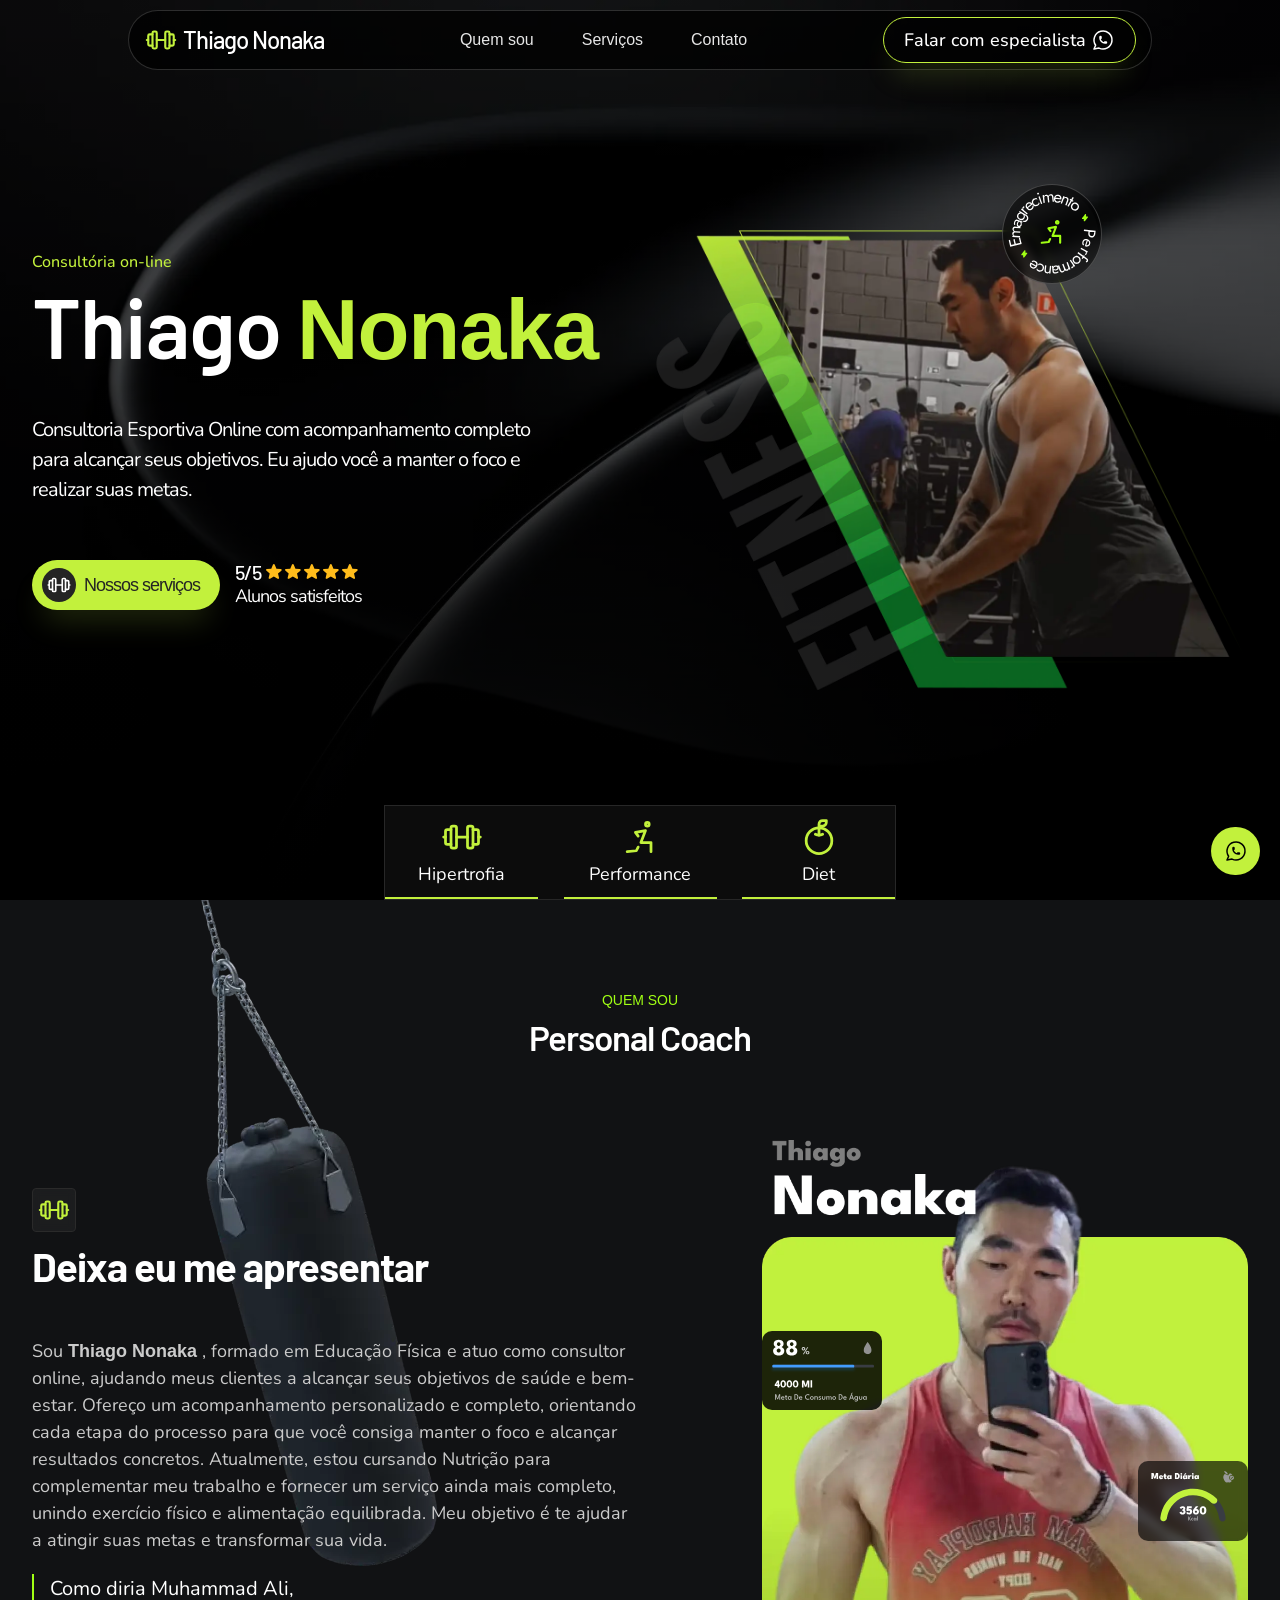
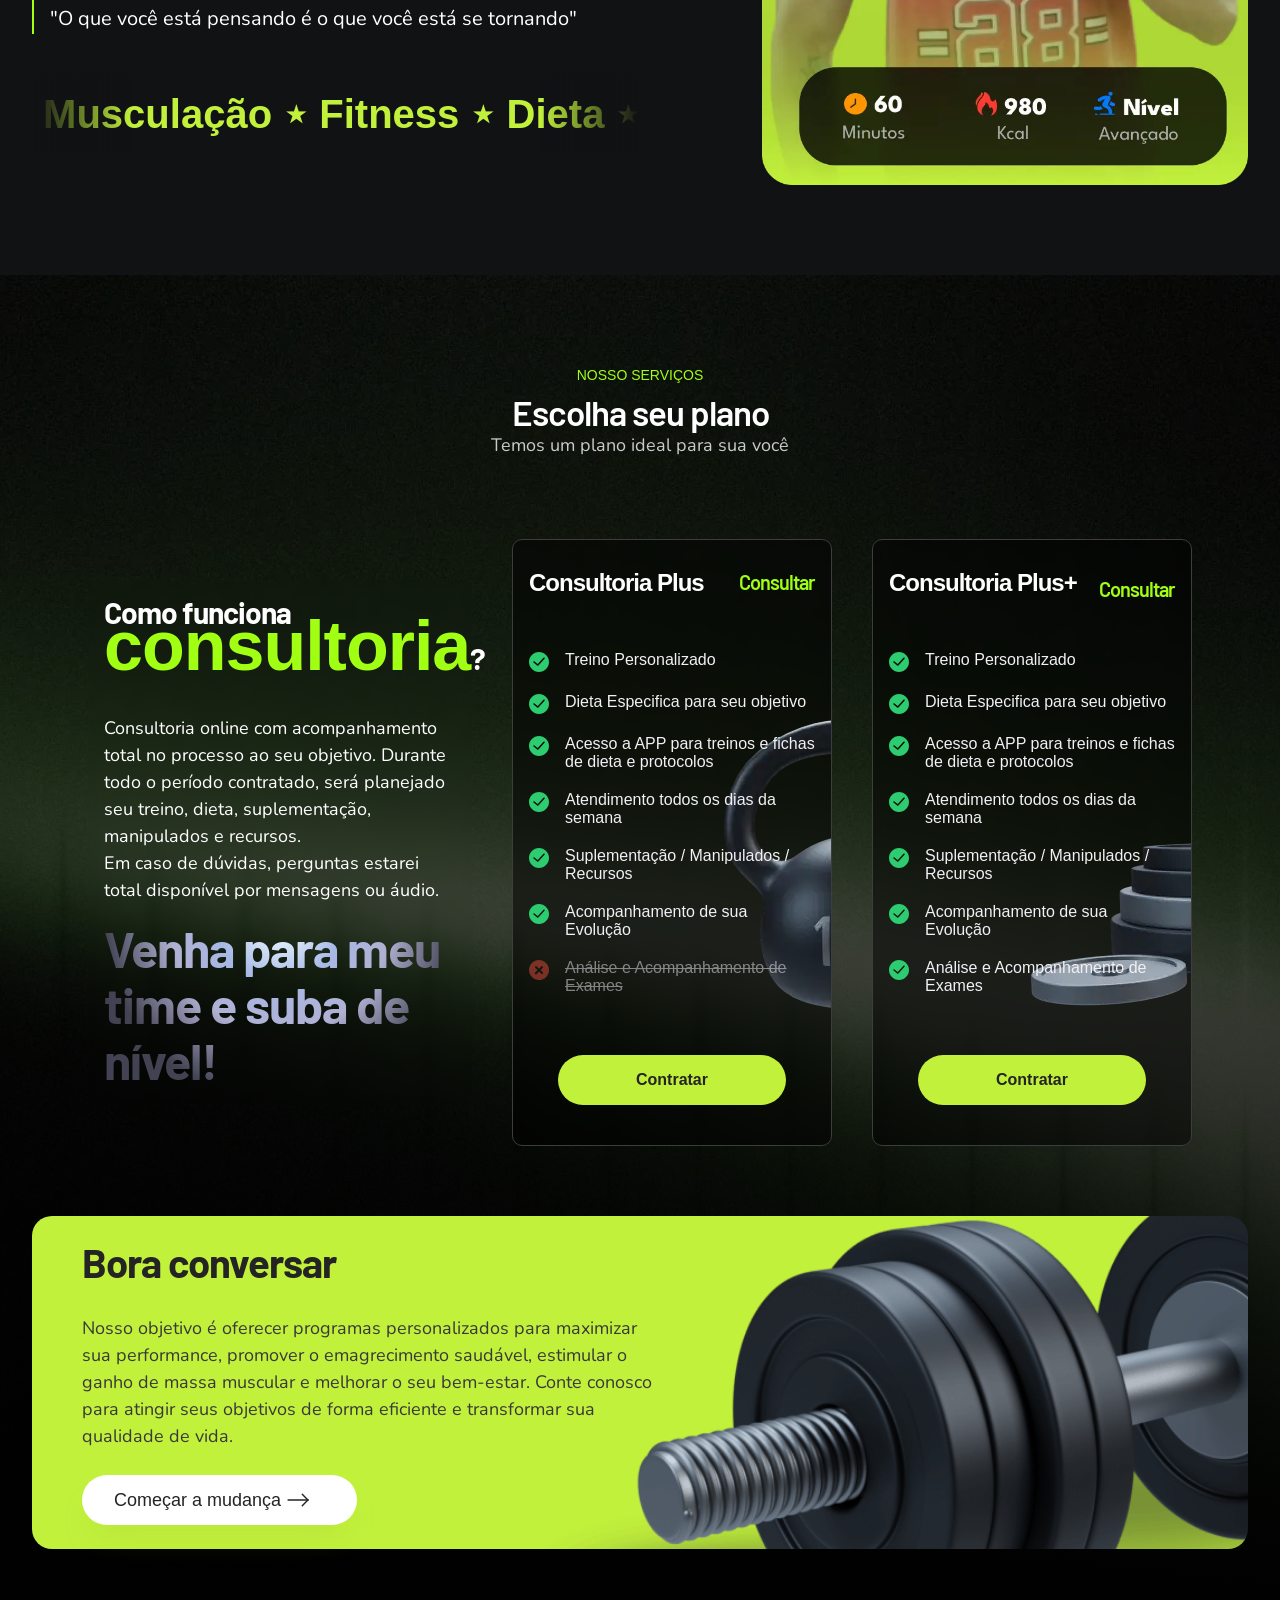
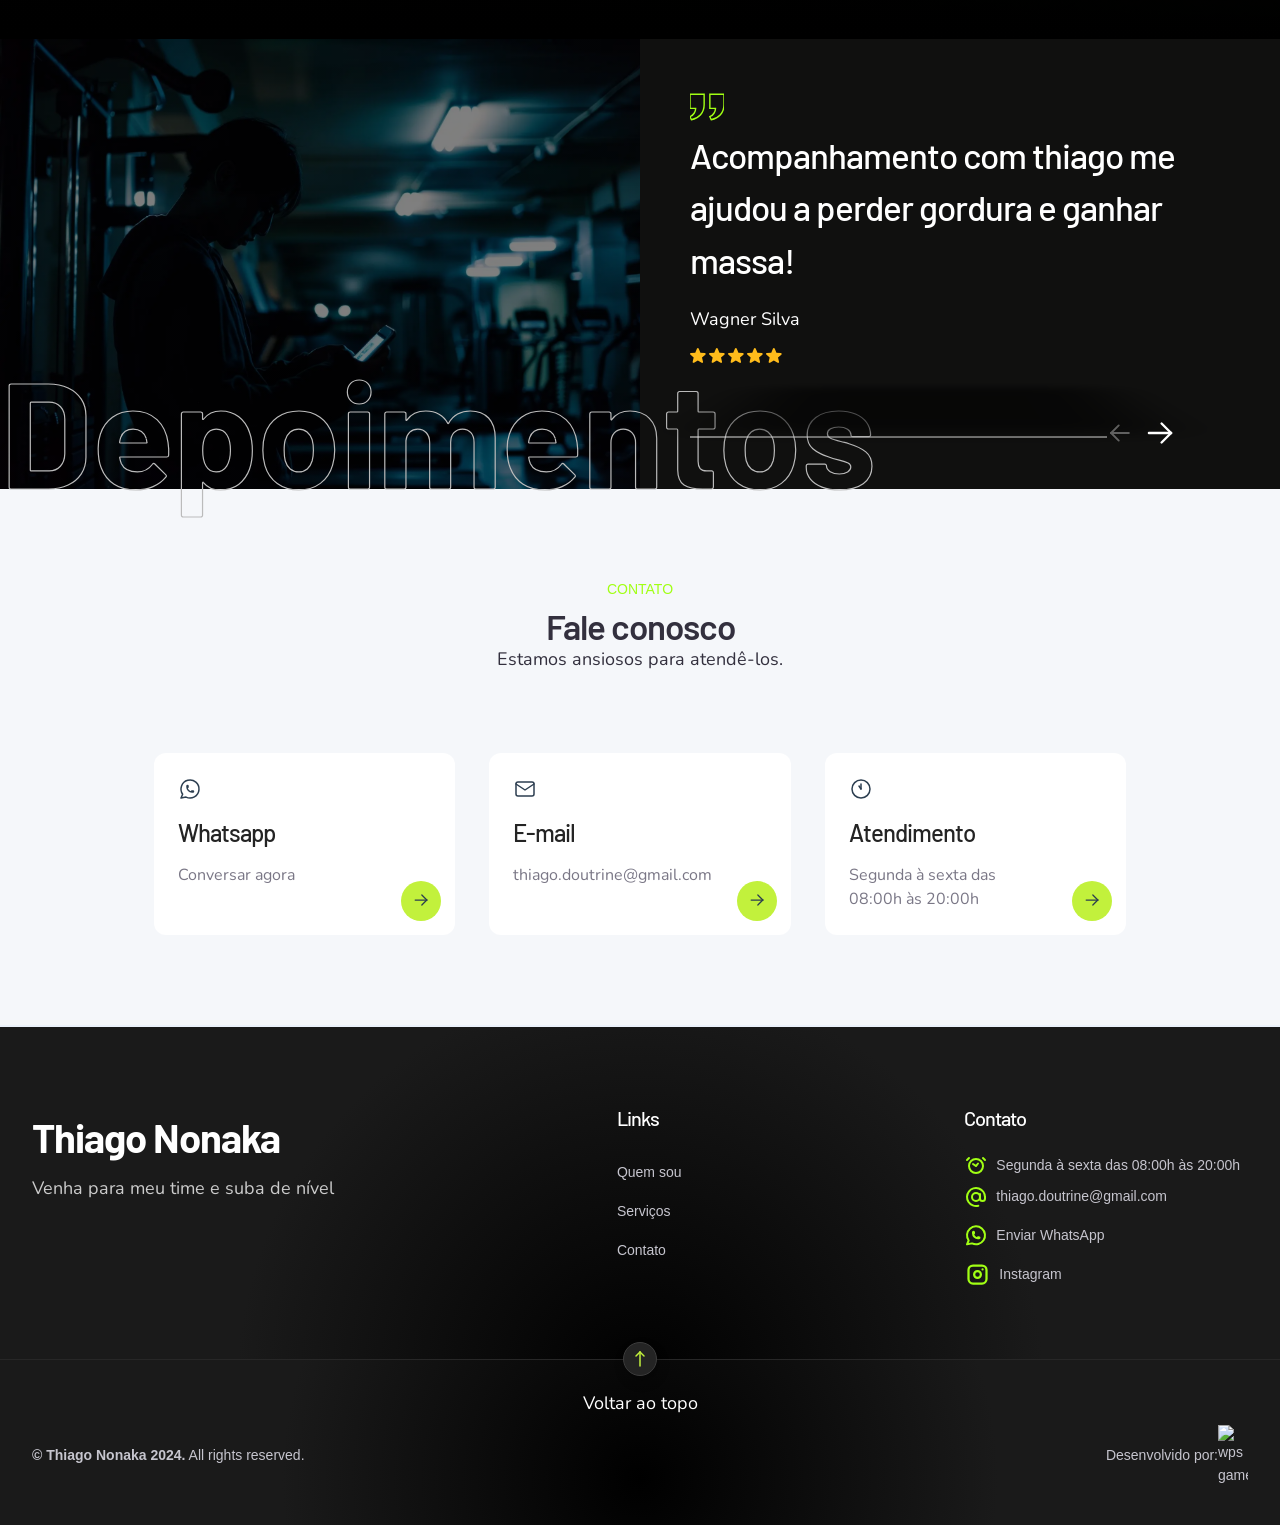
==== commit 5948f62b: "fix: text" ====
--- a/index.html
+++ b/index.html
@@ -4,7 +4,39 @@
 <head>
   <meta charset="UTF-8" />
   <meta http-equiv="X-UA-Compatible" content="IE=edge" />
+  <meta name="theme-color" content="#c2f13c">
   <meta name="viewport" content="width=device-width, initial-scale=1.0" />
+  <meta name="description" content="
+    Consultoria Esportiva Online com acompanhamento completo para alcançar seus objetivos. Eu ajudo você a
+    manter o foco
+    e realizar suas metas novas.">
+  <meta name="keywords" content="Thiago Nonaka, Fitness, saúde, emagrecimento, ganho de massa, força.">
+  <meta name="robots" content="index, follow">
+  <meta name="author" content="WPS Digital">
+  <meta name="publisher" content="WPS Digital">
+  <meta http-equiv="Content-Language" content="pt-br">
+
+
+  <!-- Facebook Meta Tags -->
+  <meta property="og:url" content="https://thiagononaka.com.br/">
+  <meta property="og:type" content="website">
+  <meta property="og:title" content="Thiago Nonaka">
+  <meta property="og:description" content=" Consultoria Esportiva Online com acompanhamento completo para alcançar seus objetivos. Eu ajudo você a
+    manter o foco
+    e realizar suas metas.">
+  <meta property="og:image" content="./img/icon-192x192.png">
+
+  <!-- Twitter Meta Tags -->
+  <meta name="twitter:card" content="summary_large_image">
+  <meta property="twitter:domain" content="https://thiagononaka.com.br/">
+  <meta property="twitter:url" content="https://thiagononaka.com.br/">
+  <meta name="twitter:title" content="Thiago Nonaka">
+  <meta name="twitter:description" content=" Consultoria Esportiva Online com acompanhamento completo para alcançar seus objetivos. Eu ajudo você a
+    manter o foco
+    e realizar suas metas.">
+  <meta name="twitter:image" content="./img/icon-192x192.png">
+
+
   <link rel="preconnect" href="https://fonts.googleapis.com">
   <link rel="preconnect" href="https://fonts.gstatic.com" crossorigin>
   <link
@@ -15,7 +47,7 @@
   <link rel="stylesheet" href="./css/main.css" />
   <link rel="shortcut icon" href="favicon.svg">
   <link rel="manifest" href="/manifest.json">
-  <meta name="theme-color" content="#c2f13c">
+
   <title>Thiago Nonaka</title>
 </head>
 
@@ -670,8 +702,8 @@
   </footer>
 
   <div class="btn-whats" id="whatsAppBtn" style="display: block;">
-    <a href="https://api.whatsapp.com/send?l=pt_BR&amp;phone=55119999999" target="_blank"
-      aria-label="instagram da backlgrs"><svg xmlns="http://www.w3.org/2000/svg"
+    <a href="https://api.whatsapp.com/send?l=pt_BR&amp;phone=5511948756815&amp;text=Ol%C3%A1%2C%20encontrei%20seu%20site%20e%20gostaria%20de%20conversar%20sobre%20a%20consultoria."
+      target="_blank" aria-label="instagram da backlgrs"><svg xmlns="http://www.w3.org/2000/svg"
         class="icon-tabler icon-tabler-brand-whatsapp" width="24" height="24" viewBox="0 0 24 24" stroke-width="1.5"
         stroke="#000" fill="none" stroke-linecap="round" stroke-linejoin="round">
         <path stroke="none" d="M0 0h24v24H0z" fill="none"></path>
